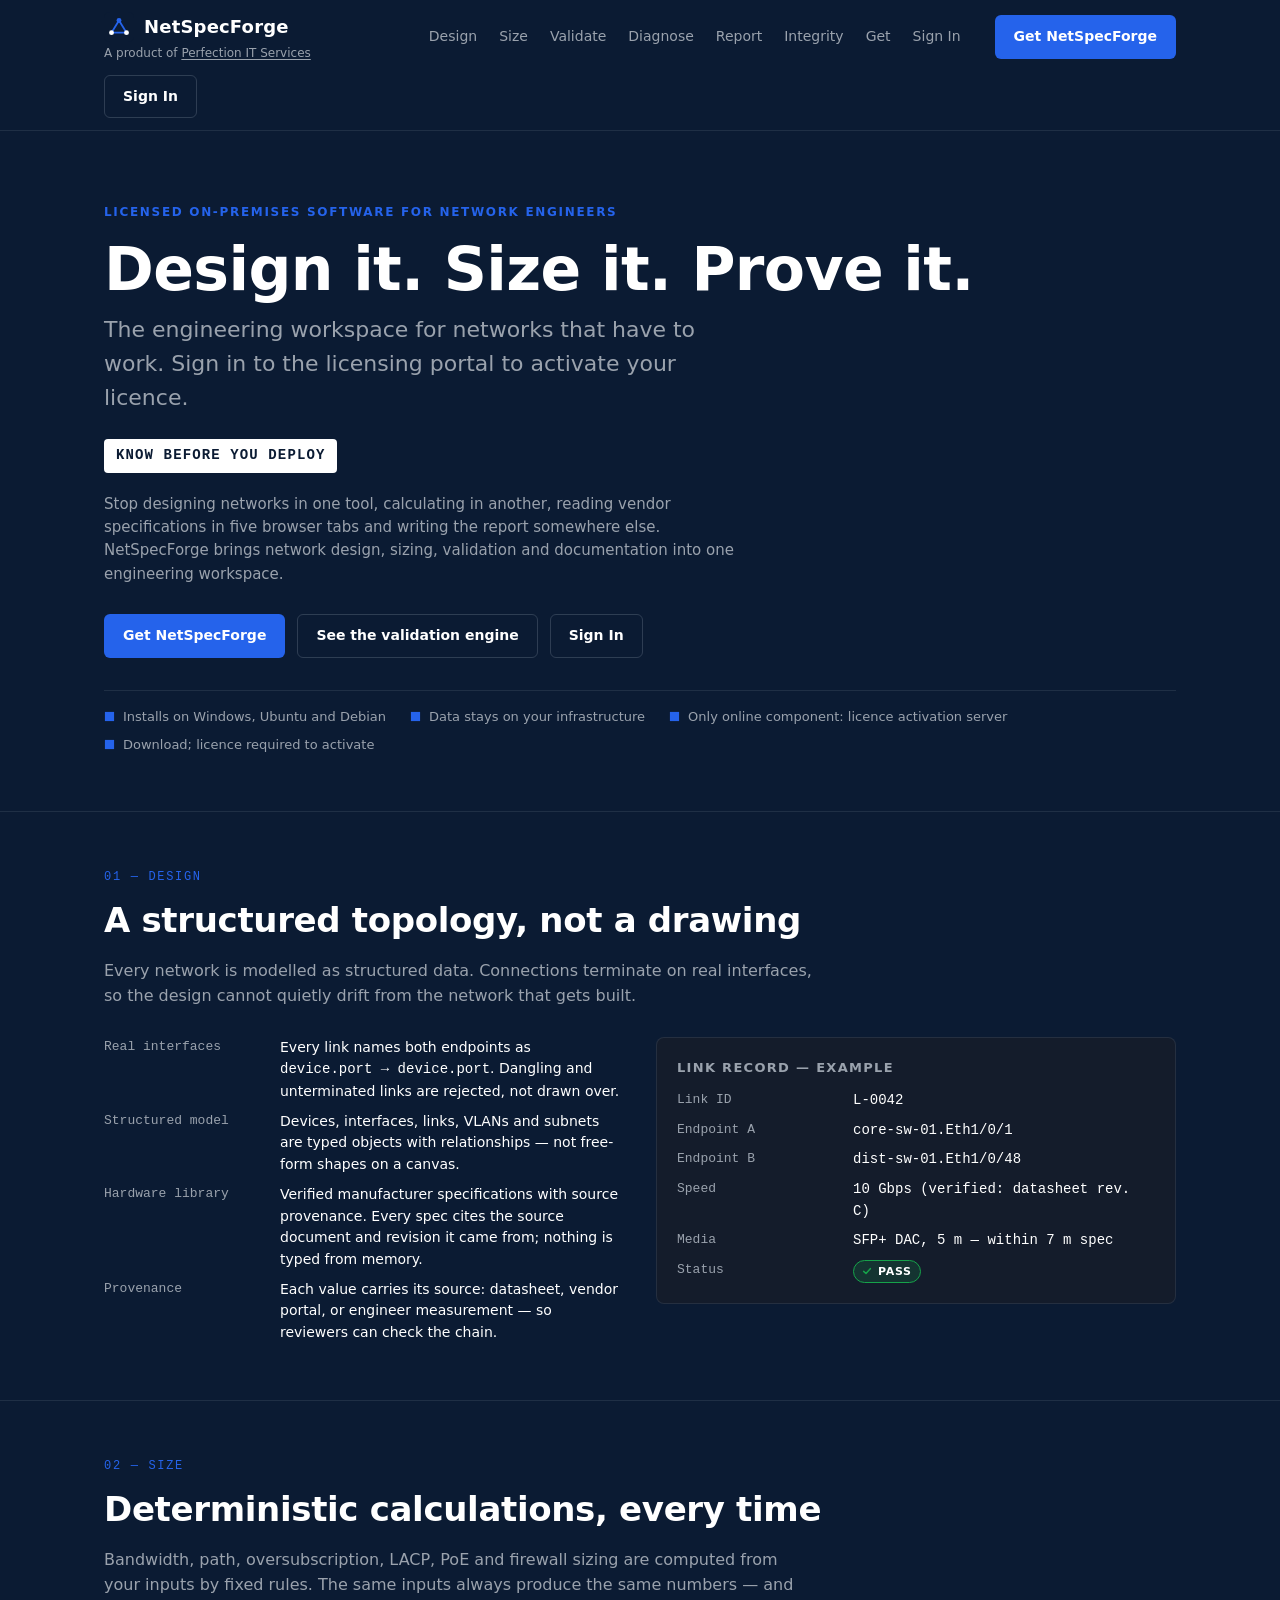
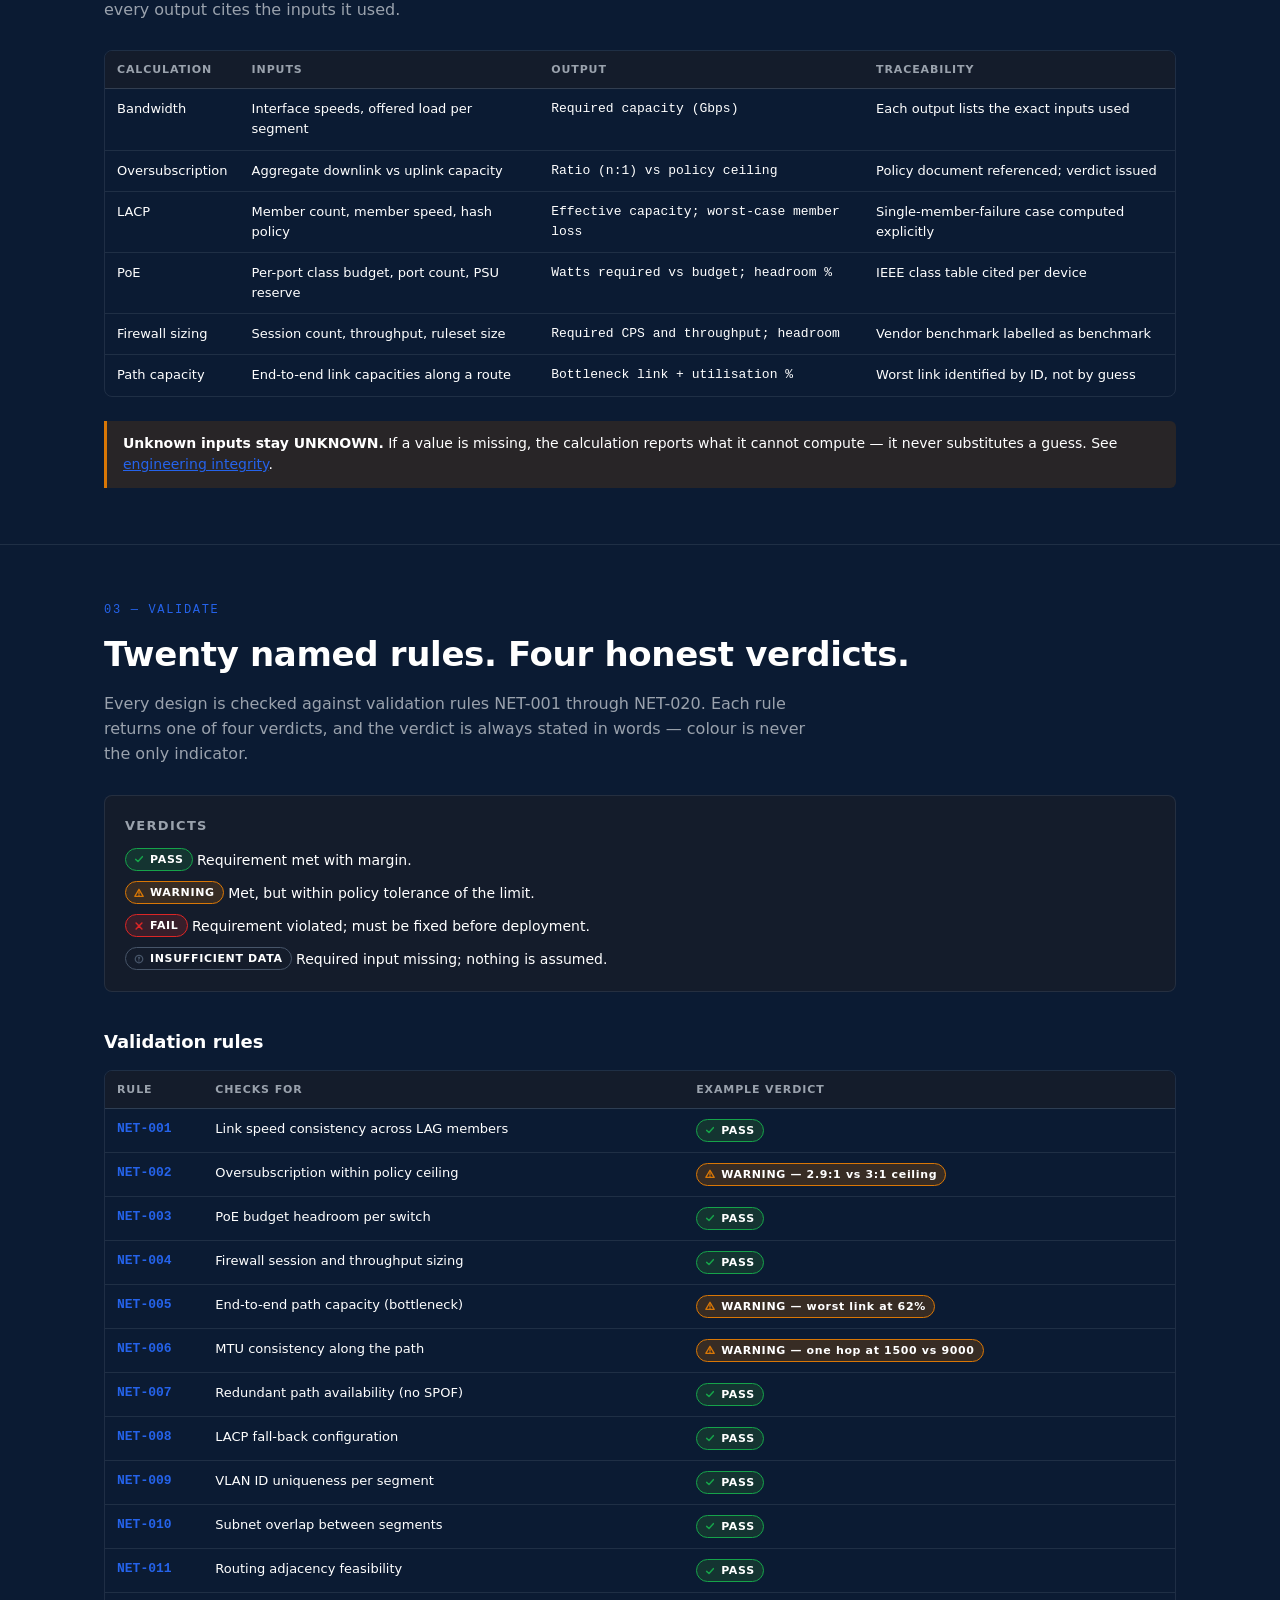
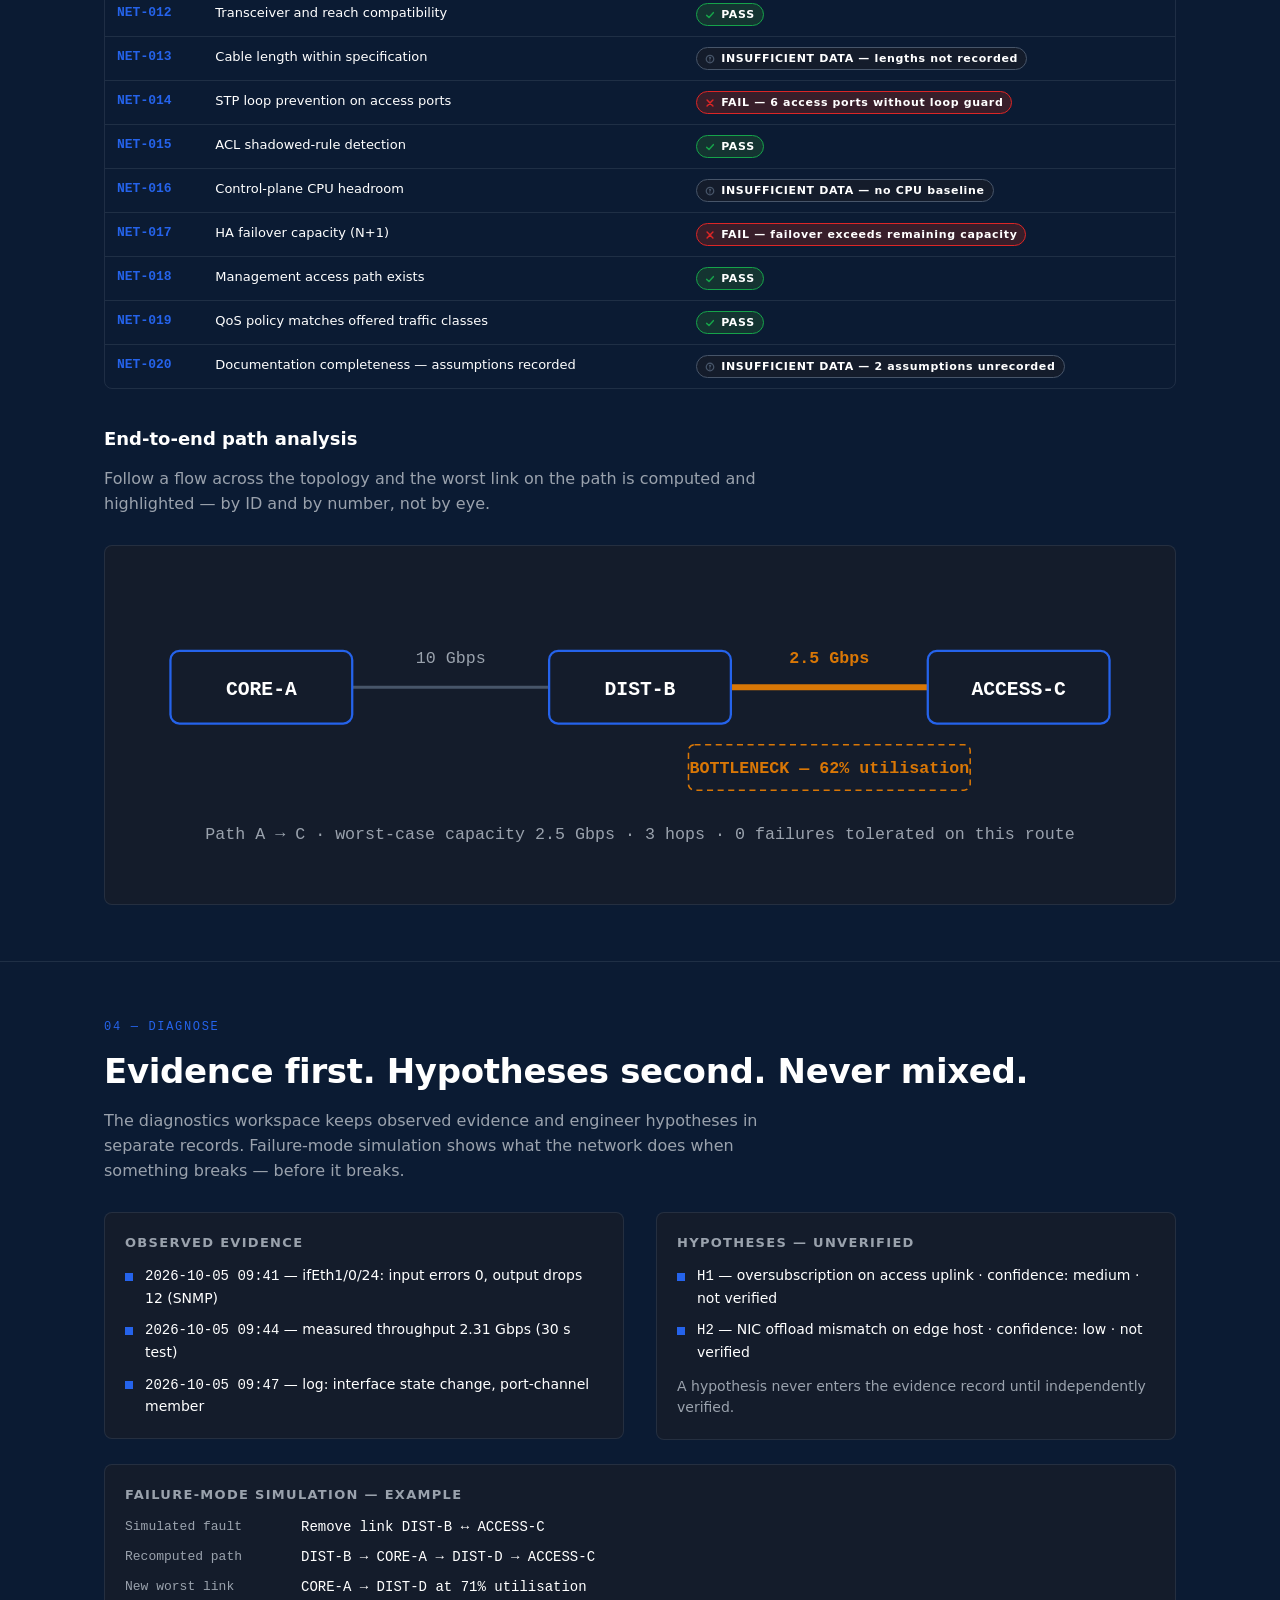
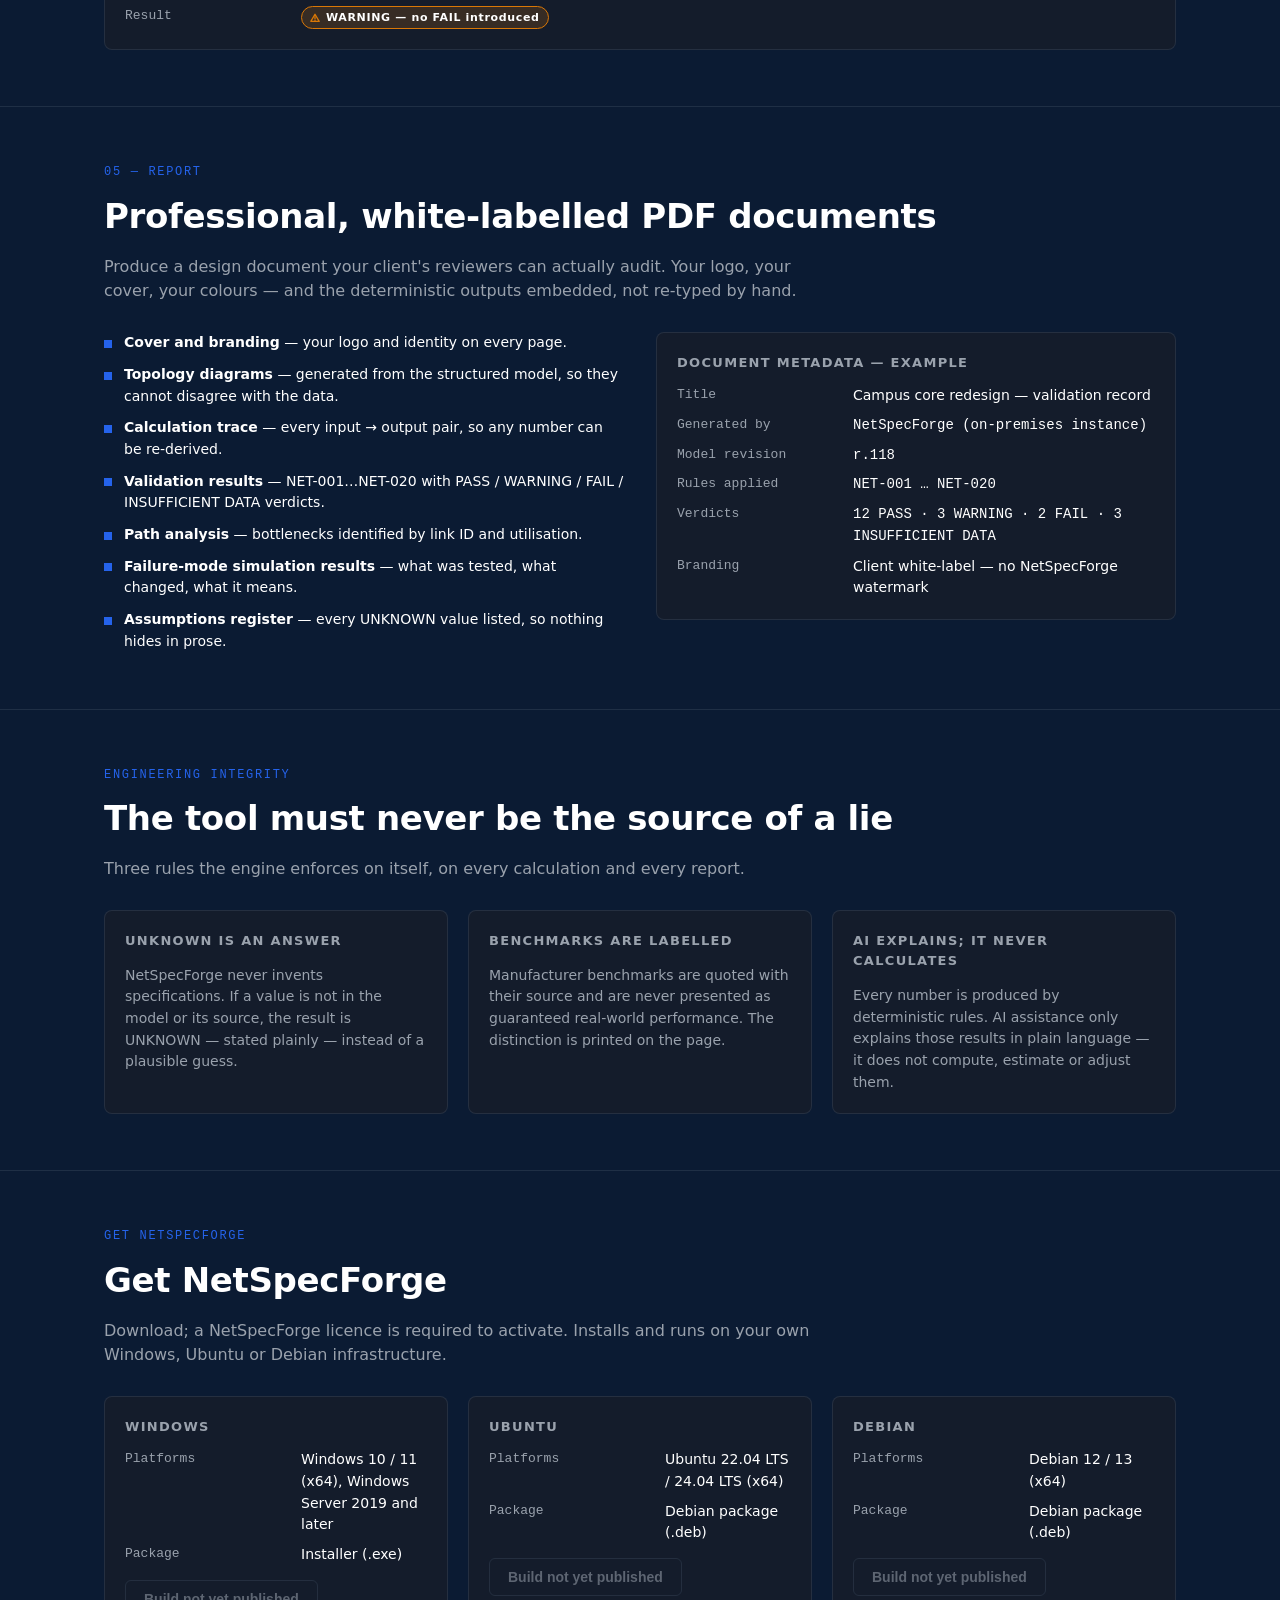
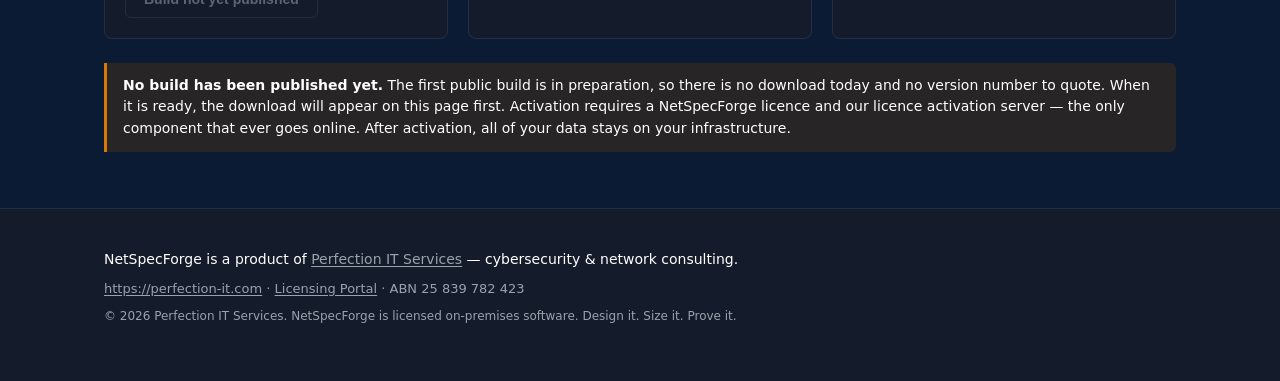
==== index.html @ 5f723044 "Remove free download references from website" ====
<!doctype html>
<html lang="en">
<head>
<meta charset="utf-8">
<meta name="viewport" content="width=device-width, initial-scale=1">
<title>NetSpecForge — Design it. Size it. Prove it.</title>
<meta name="description" content="NetSpecForge is licensed on-premises network-engineering software: design, size, validate, diagnose and document networks in one deterministic workspace. Design it. Size it. Prove it.">
<link rel="canonical" href="https://netspecforge.perfection-it.com/">
<meta name="theme-color" content="#0B1B33">
<meta property="og:type" content="website">
<meta property="og:site_name" content="NetSpecForge">
<meta property="og:title" content="NetSpecForge — Design it. Size it. Prove it.">
<meta property="og:description" content="The engineering workspace for networks that have to work. Design, size, validate, diagnose and document — on your own infrastructure.">
<meta property="og:url" content="https://netspecforge.perfection-it.com/">
<meta property="og:image" content="https://netspecforge.perfection-it.com/favicon.svg">
<meta name="twitter:card" content="summary">
<meta name="twitter:domain" content="netspecforge.perfection-it.com">
<meta name="twitter:title" content="NetSpecForge — Design it. Size it. Prove it.">
<meta name="twitter:description" content="KNOW BEFORE YOU DEPLOY. Licensed on-premises network engineering software for Windows, Ubuntu and Debian.">
<link rel="icon" href="favicon.svg" type="image/svg+xml">
<link rel="stylesheet" href="style.css">
</head>
<body>
<a class="skip" href="#main">Skip to content</a>

<header class="site">
  <div class="container header-inner">
    <div class="brand-block">
      <a class="brand" href="/" aria-label="NetSpecForge home">
        <svg viewBox="0 0 32 32" width="30" height="30" aria-hidden="true" focusable="false">
          <rect width="32" height="32" rx="6" fill="#0B1B33"/>
          <path d="M8 22 L16 9 L24 22 Z" fill="none" stroke="#2563EB" stroke-width="2" stroke-linejoin="round"/>
          <circle cx="16" cy="9" r="2.6" fill="#2563EB"/>
          <circle cx="8" cy="22" r="2.6" fill="#FFFFFF"/>
          <circle cx="24" cy="22" r="2.6" fill="#FFFFFF"/>
        </svg>
        <span class="wordmark">NetSpecForge</span>
      </a>
      <p class="parent">A product of <a href="https://perfection-it.com" rel="noopener">Perfection IT Services</a></p>
    </div>
    <nav class="primary" aria-label="Primary">
      <ul>
        <li><a href="#design">Design</a></li>
        <li><a href="#size">Size</a></li>
        <li><a href="#validate">Validate</a></li>
        <li><a href="#diagnose">Diagnose</a></li>
        <li><a href="#report">Report</a></li>
        <li><a href="#integrity">Integrity</a></li>
        <li><a href="#get">Get</a></li>
        <li><a href="https://licensing.netspecforge.perfection-it.com/signin.html" rel="noopener">Sign In</a></li>
      </ul>
    </nav>
    <a class="btn btn-primary" href="#get">Get NetSpecForge</a>
    <a class="btn btn-ghost" href="https://licensing.netspecforge.perfection-it.com/signin.html" rel="noopener">Sign In</a>
  </div>
</header>

<main id="main">

  <section class="hero">
    <div class="container">
      <p class="eyebrow">Licensed on-premises software for network engineers</p>
      <h1>Design it. Size it. Prove it.</h1>
      <p class="sub">The engineering workspace for networks that have to work. Sign in to the licensing portal to activate your licence.</p>
      <p class="valueprop">KNOW BEFORE YOU DEPLOY</p>
      <p class="positioning">Stop designing networks in one tool, calculating in another, reading vendor specifications in five browser tabs and writing the report somewhere else. NetSpecForge brings network design, sizing, validation and documentation into one engineering workspace.</p>
      <div class="cta-row">
        <a class="btn btn-primary" href="#get">Get NetSpecForge</a>
        <a class="btn btn-ghost" href="#validate">See the validation engine</a>
<a class="btn btn-ghost" href="https://licensing.netspecforge.perfection-it.com/signin.html" rel="noopener">Sign In</a>
      </div>
      <ul class="platform-strip" aria-label="Platform and deployment facts">
        <li><svg viewBox="0 0 12 12" width="11" height="11" aria-hidden="true"><rect x="1" y="1" width="10" height="10" fill="#2563EB"/></svg>Installs on Windows, Ubuntu and Debian</li>
        <li><svg viewBox="0 0 12 12" width="11" height="11" aria-hidden="true"><rect x="1" y="1" width="10" height="10" fill="#2563EB"/></svg>Data stays on your infrastructure</li>
        <li><svg viewBox="0 0 12 12" width="11" height="11" aria-hidden="true"><rect x="1" y="1" width="10" height="10" fill="#2563EB"/></svg>Only online component: licence activation server</li>
        <li><svg viewBox="0 0 12 12" width="11" height="11" aria-hidden="true"><rect x="1" y="1" width="10" height="10" fill="#2563EB"/></svg>Download; licence required to activate</li>
      </ul>
    </div>
  </section>

  <section id="design" aria-labelledby="design-h">
    <div class="container">
      <p class="kicker">01 — Design</p>
      <h2 id="design-h">A structured topology, not a drawing</h2>
      <p class="lede">Every network is modelled as structured data. Connections terminate on real interfaces, so the design cannot quietly drift from the network that gets built.</p>
      <div class="feature">
        <div>
          <dl class="spec">
            <dt>Real interfaces</dt>
            <dd>Every link names both endpoints as <span class="mono">device.port → device.port</span>. Dangling and unterminated links are rejected, not drawn over.</dd>
            <dt>Structured model</dt>
            <dd>Devices, interfaces, links, VLANs and subnets are typed objects with relationships — not free-form shapes on a canvas.</dd>
            <dt>Hardware library</dt>
            <dd>Verified manufacturer specifications with source provenance. Every spec cites the source document and revision it came from; nothing is typed from memory.</dd>
            <dt>Provenance</dt>
            <dd>Each value carries its source: datasheet, vendor portal, or engineer measurement — so reviewers can check the chain.</dd>
          </dl>
        </div>
        <div class="panel">
          <h3>Link record — example</h3>
          <dl class="spec">
            <dt>Link ID</dt><dd class="mono">L-0042</dd>
            <dt>Endpoint A</dt><dd class="mono">core-sw-01.Eth1/0/1</dd>
            <dt>Endpoint B</dt><dd class="mono">dist-sw-01.Eth1/0/48</dd>
            <dt>Speed</dt><dd class="mono">10 Gbps (verified: datasheet rev. C)</dd>
            <dt>Media</dt><dd class="mono">SFP+ DAC, 5 m — within 7 m spec</dd>
            <dt>Status</dt><dd><span class="chip chip-pass"><svg viewBox="0 0 12 12" aria-hidden="true"><path d="M2 6.5 4.8 9 10 3.2" fill="none" stroke="#16A34A" stroke-width="1.8" stroke-linecap="round" stroke-linejoin="round"/></svg>PASS</span></dd>
          </dl>
        </div>
      </div>
    </div>
  </section>

  <section id="size" aria-labelledby="size-h">
    <div class="container">
      <p class="kicker">02 — Size</p>
      <h2 id="size-h">Deterministic calculations, every time</h2>
      <p class="lede">Bandwidth, path, oversubscription, LACP, PoE and firewall sizing are computed from your inputs by fixed rules. The same inputs always produce the same numbers — and every output cites the inputs it used.</p>
      <div class="table-wrap">
        <table class="data">
          <caption class="sr-only">Deterministic sizing calculations performed by NetSpecForge</caption>
          <thead>
            <tr><th scope="col">Calculation</th><th scope="col">Inputs</th><th scope="col">Output</th><th scope="col">Traceability</th></tr>
          </thead>
          <tbody>
            <tr><td>Bandwidth</td><td>Interface speeds, offered load per segment</td><td class="mono">Required capacity (Gbps)</td><td>Each output lists the exact inputs used</td></tr>
            <tr><td>Oversubscription</td><td>Aggregate downlink vs uplink capacity</td><td class="mono">Ratio (n:1) vs policy ceiling</td><td>Policy document referenced; verdict issued</td></tr>
            <tr><td>LACP</td><td>Member count, member speed, hash policy</td><td class="mono">Effective capacity; worst-case member loss</td><td>Single-member-failure case computed explicitly</td></tr>
            <tr><td>PoE</td><td>Per-port class budget, port count, PSU reserve</td><td class="mono">Watts required vs budget; headroom %</td><td>IEEE class table cited per device</td></tr>
            <tr><td>Firewall sizing</td><td>Session count, throughput, ruleset size</td><td class="mono">Required CPS and throughput; headroom</td><td>Vendor benchmark labelled as benchmark</td></tr>
            <tr><td>Path capacity</td><td>End-to-end link capacities along a route</td><td class="mono">Bottleneck link + utilisation %</td><td>Worst link identified by ID, not by guess</td></tr>
          </tbody>
        </table>
      </div>
      <p class="note"><strong>Unknown inputs stay UNKNOWN.</strong> If a value is missing, the calculation reports what it cannot compute — it never substitutes a guess. See <a href="#integrity">engineering integrity</a>.</p>
    </div>
  </section>

  <section id="validate" aria-labelledby="validate-h">
    <div class="container">
      <p class="kicker">03 — Validate</p>
      <h2 id="validate-h">Twenty named rules. Four honest verdicts.</h2>
      <p class="lede">Every design is checked against validation rules NET-001 through NET-020. Each rule returns one of four verdicts, and the verdict is always stated in words — colour is never the only indicator.</p>

      <div class="panel legend" aria-label="Verdict definitions">
        <h3>Verdicts</h3>
        <ul class="verdict-list">
          <li><span class="chip chip-pass"><svg viewBox="0 0 12 12" aria-hidden="true"><path d="M2 6.5 4.8 9 10 3.2" fill="none" stroke="#16A34A" stroke-width="1.8" stroke-linecap="round" stroke-linejoin="round"/></svg>PASS</span> Requirement met with margin.</li>
          <li><span class="chip chip-warning"><svg viewBox="0 0 12 12" aria-hidden="true"><path d="M6 1.5 11 10 H1 Z" fill="none" stroke="#D97706" stroke-width="1.6" stroke-linejoin="round"/><path d="M6 4.4 v2.6" stroke="#D97706" stroke-width="1.6" stroke-linecap="round"/><circle cx="6" cy="8.6" r="0.9" fill="#D97706"/></svg>WARNING</span> Met, but within policy tolerance of the limit.</li>
          <li><span class="chip chip-fail"><svg viewBox="0 0 12 12" aria-hidden="true"><path d="M2.5 2.5 9.5 9.5 M9.5 2.5 2.5 9.5" stroke="#DC2626" stroke-width="1.8" stroke-linecap="round"/></svg>FAIL</span> Requirement violated; must be fixed before deployment.</li>
          <li><span class="chip chip-insufficient"><svg viewBox="0 0 12 12" aria-hidden="true"><path d="M6 1.5 a4.5 4.5 0 1 1 0 9 a4.5 4.5 0 1 1 0 -9" fill="none" stroke="#475569" stroke-width="1.5"/><path d="M5.4 4.4 a.7 .7 0 1 1 .9.9 c-.3.2-.5.4-.5.9" fill="none" stroke="#475569" stroke-width="1.4" stroke-linecap="round"/><circle cx="5.9" cy="8.4" r="0.8" fill="#475569"/></svg>INSUFFICIENT DATA</span> Required input missing; nothing is assumed.</li>
        </ul>
      </div>

      <h3 class="subhead">Validation rules</h3>
      <div class="table-wrap">
        <table class="data">
          <caption class="sr-only">The twenty NetSpecForge validation rules with example verdicts</caption>
          <thead>
            <tr><th scope="col">Rule</th><th scope="col">Checks for</th><th scope="col">Example verdict</th></tr>
          </thead>
          <tbody>
            <tr><td class="rule">NET-001</td><td>Link speed consistency across LAG members</td><td><span class="chip chip-pass"><svg viewBox="0 0 12 12" aria-hidden="true"><path d="M2 6.5 4.8 9 10 3.2" fill="none" stroke="#16A34A" stroke-width="1.8" stroke-linecap="round" stroke-linejoin="round"/></svg>PASS</span></td></tr>
            <tr><td class="rule">NET-002</td><td>Oversubscription within policy ceiling</td><td><span class="chip chip-warning"><svg viewBox="0 0 12 12" aria-hidden="true"><path d="M6 1.5 11 10 H1 Z" fill="none" stroke="#D97706" stroke-width="1.6" stroke-linejoin="round"/><path d="M6 4.4 v2.6" stroke="#D97706" stroke-width="1.6" stroke-linecap="round"/><circle cx="6" cy="8.6" r="0.9" fill="#D97706"/></svg>WARNING — 2.9:1 vs 3:1 ceiling</span></td></tr>
            <tr><td class="rule">NET-003</td><td>PoE budget headroom per switch</td><td><span class="chip chip-pass"><svg viewBox="0 0 12 12" aria-hidden="true"><path d="M2 6.5 4.8 9 10 3.2" fill="none" stroke="#16A34A" stroke-width="1.8" stroke-linecap="round" stroke-linejoin="round"/></svg>PASS</span></td></tr>
            <tr><td class="rule">NET-004</td><td>Firewall session and throughput sizing</td><td><span class="chip chip-pass"><svg viewBox="0 0 12 12" aria-hidden="true"><path d="M2 6.5 4.8 9 10 3.2" fill="none" stroke="#16A34A" stroke-width="1.8" stroke-linecap="round" stroke-linejoin="round"/></svg>PASS</span></td></tr>
            <tr><td class="rule">NET-005</td><td>End-to-end path capacity (bottleneck)</td><td><span class="chip chip-warning"><svg viewBox="0 0 12 12" aria-hidden="true"><path d="M6 1.5 11 10 H1 Z" fill="none" stroke="#D97706" stroke-width="1.6" stroke-linejoin="round"/><path d="M6 4.4 v2.6" stroke="#D97706" stroke-width="1.6" stroke-linecap="round"/><circle cx="6" cy="8.6" r="0.9" fill="#D97706"/></svg>WARNING — worst link at 62%</span></td></tr>
            <tr><td class="rule">NET-006</td><td>MTU consistency along the path</td><td><span class="chip chip-warning"><svg viewBox="0 0 12 12" aria-hidden="true"><path d="M6 1.5 11 10 H1 Z" fill="none" stroke="#D97706" stroke-width="1.6" stroke-linejoin="round"/><path d="M6 4.4 v2.6" stroke="#D97706" stroke-width="1.6" stroke-linecap="round"/><circle cx="6" cy="8.6" r="0.9" fill="#D97706"/></svg>WARNING — one hop at 1500 vs 9000</span></td></tr>
            <tr><td class="rule">NET-007</td><td>Redundant path availability (no SPOF)</td><td><span class="chip chip-pass"><svg viewBox="0 0 12 12" aria-hidden="true"><path d="M2 6.5 4.8 9 10 3.2" fill="none" stroke="#16A34A" stroke-width="1.8" stroke-linecap="round" stroke-linejoin="round"/></svg>PASS</span></td></tr>
            <tr><td class="rule">NET-008</td><td>LACP fall-back configuration</td><td><span class="chip chip-pass"><svg viewBox="0 0 12 12" aria-hidden="true"><path d="M2 6.5 4.8 9 10 3.2" fill="none" stroke="#16A34A" stroke-width="1.8" stroke-linecap="round" stroke-linejoin="round"/></svg>PASS</span></td></tr>
            <tr><td class="rule">NET-009</td><td>VLAN ID uniqueness per segment</td><td><span class="chip chip-pass"><svg viewBox="0 0 12 12" aria-hidden="true"><path d="M2 6.5 4.8 9 10 3.2" fill="none" stroke="#16A34A" stroke-width="1.8" stroke-linecap="round" stroke-linejoin="round"/></svg>PASS</span></td></tr>
            <tr><td class="rule">NET-010</td><td>Subnet overlap between segments</td><td><span class="chip chip-pass"><svg viewBox="0 0 12 12" aria-hidden="true"><path d="M2 6.5 4.8 9 10 3.2" fill="none" stroke="#16A34A" stroke-width="1.8" stroke-linecap="round" stroke-linejoin="round"/></svg>PASS</span></td></tr>
            <tr><td class="rule">NET-011</td><td>Routing adjacency feasibility</td><td><span class="chip chip-pass"><svg viewBox="0 0 12 12" aria-hidden="true"><path d="M2 6.5 4.8 9 10 3.2" fill="none" stroke="#16A34A" stroke-width="1.8" stroke-linecap="round" stroke-linejoin="round"/></svg>PASS</span></td></tr>
            <tr><td class="rule">NET-012</td><td>Transceiver and reach compatibility</td><td><span class="chip chip-pass"><svg viewBox="0 0 12 12" aria-hidden="true"><path d="M2 6.5 4.8 9 10 3.2" fill="none" stroke="#16A34A" stroke-width="1.8" stroke-linecap="round" stroke-linejoin="round"/></svg>PASS</span></td></tr>
            <tr><td class="rule">NET-013</td><td>Cable length within specification</td><td><span class="chip chip-insufficient"><svg viewBox="0 0 12 12" aria-hidden="true"><path d="M6 1.5 a4.5 4.5 0 1 1 0 9 a4.5 4.5 0 1 1 0 -9" fill="none" stroke="#475569" stroke-width="1.5"/><path d="M5.4 4.4 a.7 .7 0 1 1 .9.9 c-.3.2-.5.4-.5.9" fill="none" stroke="#475569" stroke-width="1.4" stroke-linecap="round"/><circle cx="5.9" cy="8.4" r="0.8" fill="#475569"/></svg>INSUFFICIENT DATA — lengths not recorded</span></td></tr>
            <tr><td class="rule">NET-014</td><td>STP loop prevention on access ports</td><td><span class="chip chip-fail"><svg viewBox="0 0 12 12" aria-hidden="true"><path d="M2.5 2.5 9.5 9.5 M9.5 2.5 2.5 9.5" stroke="#DC2626" stroke-width="1.8" stroke-linecap="round"/></svg>FAIL — 6 access ports without loop guard</span></td></tr>
            <tr><td class="rule">NET-015</td><td>ACL shadowed-rule detection</td><td><span class="chip chip-pass"><svg viewBox="0 0 12 12" aria-hidden="true"><path d="M2 6.5 4.8 9 10 3.2" fill="none" stroke="#16A34A" stroke-width="1.8" stroke-linecap="round" stroke-linejoin="round"/></svg>PASS</span></td></tr>
            <tr><td class="rule">NET-016</td><td>Control-plane CPU headroom</td><td><span class="chip chip-insufficient"><svg viewBox="0 0 12 12" aria-hidden="true"><path d="M6 1.5 a4.5 4.5 0 1 1 0 9 a4.5 4.5 0 1 1 0 -9" fill="none" stroke="#475569" stroke-width="1.5"/><path d="M5.4 4.4 a.7 .7 0 1 1 .9.9 c-.3.2-.5.4-.5.9" fill="none" stroke="#475569" stroke-width="1.4" stroke-linecap="round"/><circle cx="5.9" cy="8.4" r="0.8" fill="#475569"/></svg>INSUFFICIENT DATA — no CPU baseline</span></td></tr>
            <tr><td class="rule">NET-017</td><td>HA failover capacity (N+1)</td><td><span class="chip chip-fail"><svg viewBox="0 0 12 12" aria-hidden="true"><path d="M2.5 2.5 9.5 9.5 M9.5 2.5 2.5 9.5" stroke="#DC2626" stroke-width="1.8" stroke-linecap="round"/></svg>FAIL — failover exceeds remaining capacity</span></td></tr>
            <tr><td class="rule">NET-018</td><td>Management access path exists</td><td><span class="chip chip-pass"><svg viewBox="0 0 12 12" aria-hidden="true"><path d="M2 6.5 4.8 9 10 3.2" fill="none" stroke="#16A34A" stroke-width="1.8" stroke-linecap="round" stroke-linejoin="round"/></svg>PASS</span></td></tr>
            <tr><td class="rule">NET-019</td><td>QoS policy matches offered traffic classes</td><td><span class="chip chip-pass"><svg viewBox="0 0 12 12" aria-hidden="true"><path d="M2 6.5 4.8 9 10 3.2" fill="none" stroke="#16A34A" stroke-width="1.8" stroke-linecap="round" stroke-linejoin="round"/></svg>PASS</span></td></tr>
            <tr><td class="rule">NET-020</td><td>Documentation completeness — assumptions recorded</td><td><span class="chip chip-insufficient"><svg viewBox="0 0 12 12" aria-hidden="true"><path d="M6 1.5 a4.5 4.5 0 1 1 0 9 a4.5 4.5 0 1 1 0 -9" fill="none" stroke="#475569" stroke-width="1.5"/><path d="M5.4 4.4 a.7 .7 0 1 1 .9.9 c-.3.2-.5.4-.5.9" fill="none" stroke="#475569" stroke-width="1.4" stroke-linecap="round"/><circle cx="5.9" cy="8.4" r="0.8" fill="#475569"/></svg>INSUFFICIENT DATA — 2 assumptions unrecorded</span></td></tr>
          </tbody>
        </table>
      </div>

      <h3 class="subhead">End-to-end path analysis</h3>
      <p class="lede">Follow a flow across the topology and the worst link on the path is computed and highlighted — by ID and by number, not by eye.</p>
      <div class="panel">
        <svg class="diagram" viewBox="0 0 680 210" role="img" aria-labelledby="pathTitle pathDesc">
          <title id="pathTitle">End-to-end path analysis</title>
          <desc id="pathDesc">Path from core switch A through distribution switch B to access switch C. The link from B to C at 2.5 Gbps is highlighted as the bottleneck at 62 percent utilisation.</desc>
          <line x1="150" y1="80" x2="280" y2="80" class="svg-link"/>
          <line x1="400" y1="80" x2="530" y2="80" class="svg-bottleneck"/>
          <text x="215" y="64" class="svg-muted" text-anchor="middle">10 Gbps</text>
          <text x="465" y="64" class="svg-bottleneck-text" text-anchor="middle">2.5 Gbps</text>
          <rect x="30" y="56" width="120" height="48" rx="6" class="svg-node"/>
          <rect x="280" y="56" width="120" height="48" rx="6" class="svg-node"/>
          <rect x="530" y="56" width="120" height="48" rx="6" class="svg-node"/>
          <text x="90" y="85" class="svg-label" text-anchor="middle">CORE-A</text>
          <text x="340" y="85" class="svg-label" text-anchor="middle">DIST-B</text>
          <text x="590" y="85" class="svg-label" text-anchor="middle">ACCESS-C</text>
          <rect x="372" y="118" width="186" height="30" rx="4" class="svg-flag"/>
          <text x="465" y="137" class="svg-bottleneck-text" text-anchor="middle">BOTTLENECK — 62% utilisation</text>
          <text x="340" y="180" class="svg-muted" text-anchor="middle">Path A → C · worst-case capacity 2.5 Gbps · 3 hops · 0 failures tolerated on this route</text>
        </svg>
      </div>
    </div>
  </section>

  <section id="diagnose" aria-labelledby="diagnose-h">
    <div class="container">
      <p class="kicker">04 — Diagnose</p>
      <h2 id="diagnose-h">Evidence first. Hypotheses second. Never mixed.</h2>
      <p class="lede">The diagnostics workspace keeps observed evidence and engineer hypotheses in separate records. Failure-mode simulation shows what the network does when something breaks — before it breaks.</p>
      <div class="feature">
        <div class="panel">
          <h3>Observed evidence</h3>
          <ul class="tight mono-list">
            <li><span class="mono">2026-10-05 09:41</span> — ifEth1/0/24: input errors 0, output drops 12 (SNMP)</li>
            <li><span class="mono">2026-10-05 09:44</span> — measured throughput 2.31 Gbps (30 s test)</li>
            <li><span class="mono">2026-10-05 09:47</span> — log: interface state change, port-channel member</li>
          </ul>
        </div>
        <div class="panel">
          <h3>Hypotheses — unverified</h3>
          <ul class="tight mono-list">
            <li><span class="mono">H1</span> — oversubscription on access uplink · confidence: medium · not verified</li>
            <li><span class="mono">H2</span> — NIC offload mismatch on edge host · confidence: low · not verified</li>
          </ul>
          <p class="panel-note">A hypothesis never enters the evidence record until independently verified.</p>
        </div>
      </div>
      <div class="panel" style="margin-top:24px">
        <h3>Failure-mode simulation — example</h3>
        <dl class="spec">
          <dt>Simulated fault</dt><dd class="mono">Remove link DIST-B ↔ ACCESS-C</dd>
          <dt>Recomputed path</dt><dd class="mono">DIST-B → CORE-A → DIST-D → ACCESS-C</dd>
          <dt>New worst link</dt><dd class="mono">CORE-A → DIST-D at 71% utilisation</dd>
          <dt>Result</dt><dd><span class="chip chip-warning"><svg viewBox="0 0 12 12" aria-hidden="true"><path d="M6 1.5 11 10 H1 Z" fill="none" stroke="#D97706" stroke-width="1.6" stroke-linejoin="round"/><path d="M6 4.4 v2.6" stroke="#D97706" stroke-width="1.6" stroke-linecap="round"/><circle cx="6" cy="8.6" r="0.9" fill="#D97706"/></svg>WARNING — no FAIL introduced</span></dd>
        </dl>
      </div>
    </div>
  </section>

  <section id="report" aria-labelledby="report-h">
    <div class="container">
      <p class="kicker">05 — Report</p>
      <h2 id="report-h">Professional, white-labelled PDF documents</h2>
      <p class="lede">Produce a design document your client's reviewers can actually audit. Your logo, your cover, your colours — and the deterministic outputs embedded, not re-typed by hand.</p>
      <div class="feature">
        <div>
          <ul class="tight">
            <li><strong>Cover and branding</strong> — your logo and identity on every page.</li>
            <li><strong>Topology diagrams</strong> — generated from the structured model, so they cannot disagree with the data.</li>
            <li><strong>Calculation trace</strong> — every input → output pair, so any number can be re-derived.</li>
            <li><strong>Validation results</strong> — NET-001…NET-020 with PASS / WARNING / FAIL / INSUFFICIENT DATA verdicts.</li>
            <li><strong>Path analysis</strong> — bottlenecks identified by link ID and utilisation.</li>
            <li><strong>Failure-mode simulation results</strong> — what was tested, what changed, what it means.</li>
            <li><strong>Assumptions register</strong> — every UNKNOWN value listed, so nothing hides in prose.</li>
          </ul>
        </div>
        <div class="panel">
          <h3>Document metadata — example</h3>
          <dl class="spec">
            <dt>Title</dt><dd>Campus core redesign — validation record</dd>
            <dt>Generated by</dt><dd class="mono">NetSpecForge (on-premises instance)</dd>
            <dt>Model revision</dt><dd class="mono">r.118</dd>
            <dt>Rules applied</dt><dd class="mono">NET-001 … NET-020</dd>
            <dt>Verdicts</dt><dd class="mono">12 PASS · 3 WARNING · 2 FAIL · 3 INSUFFICIENT DATA</dd>
            <dt>Branding</dt><dd>Client white-label — no NetSpecForge watermark</dd>
          </dl>
        </div>
      </div>
    </div>
  </section>

  <section id="integrity" aria-labelledby="integrity-h">
    <div class="container">
      <p class="kicker">Engineering integrity</p>
      <h2 id="integrity-h">The tool must never be the source of a lie</h2>
      <p class="lede">Three rules the engine enforces on itself, on every calculation and every report.</p>
      <div class="cards">
        <div class="panel">
          <h3>UNKNOWN is an answer</h3>
          <p>NetSpecForge never invents specifications. If a value is not in the model or its source, the result is UNKNOWN — stated plainly — instead of a plausible guess.</p>
        </div>
        <div class="panel">
          <h3>Benchmarks are labelled</h3>
          <p>Manufacturer benchmarks are quoted with their source and are never presented as guaranteed real-world performance. The distinction is printed on the page.</p>
        </div>
        <div class="panel">
          <h3>AI explains; it never calculates</h3>
          <p>Every number is produced by deterministic rules. AI assistance only explains those results in plain language — it does not compute, estimate or adjust them.</p>
        </div>
      </div>
    </div>
  </section>

  <section id="get" aria-labelledby="get-h">
    <div class="container">
      <p class="kicker">Get NetSpecForge</p>
      <h2 id="get-h">Get NetSpecForge</h2>
      <p class="lede">Download; a NetSpecForge licence is required to activate. Installs and runs on your own Windows, Ubuntu or Debian infrastructure.</p>
      <div class="cards">
        <div class="panel">
          <h3>Windows</h3>
          <dl class="spec">
            <dt>Platforms</dt><dd>Windows 10 / 11 (x64), Windows Server 2019 and later</dd>
            <dt>Package</dt><dd>Installer (.exe)</dd>
          </dl>
          <button class="btn btn-platform" type="button" disabled>Build not yet published</button>
        </div>
        <div class="panel">
          <h3>Ubuntu</h3>
          <dl class="spec">
            <dt>Platforms</dt><dd>Ubuntu 22.04 LTS / 24.04 LTS (x64)</dd>
            <dt>Package</dt><dd>Debian package (.deb)</dd>
          </dl>
          <button class="btn btn-platform" type="button" disabled>Build not yet published</button>
        </div>
        <div class="panel">
          <h3>Debian</h3>
          <dl class="spec">
            <dt>Platforms</dt><dd>Debian 12 / 13 (x64)</dd>
            <dt>Package</dt><dd>Debian package (.deb)</dd>
          </dl>
          <button class="btn btn-platform" type="button" disabled>Build not yet published</button>
        </div>
      </div>
      <p class="note"><strong>No build has been published yet.</strong> The first public build is in preparation, so there is no download today and no version number to quote. When it is ready, the download will appear on this page first. Activation requires a NetSpecForge licence and our licence activation server — the only component that ever goes online. After activation, all of your data stays on your infrastructure.</p>
    </div>
  </section>

</main>

<footer class="site-footer">
  <div class="container">
    <p class="footer-brand">NetSpecForge is a product of <a href="https://perfection-it.com" rel="noopener">Perfection IT Services</a> — cybersecurity &amp; network consulting.</p>
    <p><a href="https://perfection-it.com" rel="noopener">https://perfection-it.com</a> · <a href="https://licensing.netspecforge.perfection-it.com/signin.html" rel="noopener">Licensing Portal</a> · ABN 25 839 782 423</p>
    <p class="fine">© 2026 Perfection IT Services. NetSpecForge is licensed on-premises software. Design it. Size it. Prove it.</p>
  </div>
</footer>

</body>
</html>
---- style.css ----
:root {
  --navy: #0B1B33;
  --charcoal: #141C2B;
  --blue: #2563EB;
  --green: #16A34A;
  --amber: #D97706;
  --red: #DC2626;
  --slate: #475569;
  --paper: #FFFFFF;
  --muted: #9AA7BC;
  --muted: color-mix(in srgb, var(--slate) 55%, var(--paper));
  --line: #2E3B52;
  --line: color-mix(in srgb, var(--slate) 35%, transparent);
  --line-strong: #46546E;
  --line-strong: color-mix(in srgb, var(--slate) 60%, transparent);
  --font: ui-sans-serif, system-ui, -apple-system, "Segoe UI", Roboto, "Helvetica Neue", Arial, sans-serif;
  --mono: ui-monospace, SFMono-Regular, Menlo, Consolas, "Liberation Mono", monospace;
}

* { box-sizing: border-box; }

html { scroll-behavior: smooth; }

body {
  margin: 0;
  background: var(--navy);
  color: var(--paper);
  font-family: var(--font);
  font-size: 16px;
  line-height: 1.55;
}

::selection { background: var(--blue); color: var(--paper); }

:focus-visible {
  outline: 2px solid var(--blue);
  outline-offset: 2px;
  border-radius: 2px;
}

.skip {
  position: absolute;
  left: -9999px;
  top: 0;
  z-index: 100;
  background: var(--blue);
  color: var(--paper);
  padding: 10px 16px;
  text-decoration: none;
  font-weight: 600;
}
.skip:focus { left: 8px; top: 8px; }

.container { max-width: 1120px; margin: 0 auto; padding: 0 24px; }

.sr-only {
  position: absolute;
  width: 1px; height: 1px;
  margin: -1px; padding: 0;
  overflow: hidden;
  clip: rect(0 0 0 0);
  white-space: nowrap;
  border: 0;
}

/* Header */
header.site {
  position: sticky;
  top: 0;
  z-index: 10;
  background: var(--navy);
  border-bottom: 1px solid var(--line);
}
.header-inner {
  display: flex;
  flex-wrap: wrap;
  align-items: center;
  gap: 12px 24px;
  padding-top: 12px;
  padding-bottom: 12px;
}
.brand-block { display: flex; flex-direction: column; gap: 2px; }
.brand {
  display: flex;
  align-items: center;
  gap: 10px;
  color: var(--paper);
  text-decoration: none;
}
.wordmark { font-weight: 700; font-size: 18px; letter-spacing: 0.01em; }
.parent { margin: 0; font-size: 12px; color: var(--muted); }
.parent a { color: var(--muted); text-decoration: underline; text-underline-offset: 2px; }
.parent a:hover { color: var(--paper); }

nav.primary { margin-left: auto; overflow-x: auto; max-width: 100%; }
nav.primary ul {
  display: flex;
  gap: 2px;
  list-style: none;
  margin: 0;
  padding: 0;
}
nav.primary a {
  display: block;
  padding: 8px 10px;
  color: var(--muted);
  text-decoration: none;
  font-size: 14px;
  white-space: nowrap;
  border-radius: 4px;
}
nav.primary a:hover { color: var(--paper); background: var(--charcoal); }

/* Buttons */
.btn {
  display: inline-block;
  padding: 10px 18px;
  border-radius: 6px;
  font-weight: 600;
  font-size: 14px;
  text-decoration: none;
  border: 1px solid transparent;
  cursor: pointer;
}
.btn-primary {
  background: var(--blue);
  color: var(--paper);
}
.btn-primary:hover { background: #3B82F6; background: color-mix(in srgb, var(--blue) 85%, var(--paper)); }
.btn-ghost {
  background: transparent;
  color: var(--paper);
  border-color: var(--line-strong);
}
.btn-ghost:hover { border-color: var(--blue); }
.btn-platform {
  margin-top: 14px;
  background: transparent;
  color: var(--muted);
  border-color: var(--line-strong);
}
.btn[disabled] { opacity: 0.55; cursor: not-allowed; }

/* Hero */
.hero { padding: 72px 0 56px; border-bottom: 1px solid var(--line); }
.eyebrow {
  margin: 0 0 16px;
  color: var(--blue);
  text-transform: uppercase;
  letter-spacing: 0.14em;
  font-size: 12px;
  font-weight: 700;
}
h1 {
  margin: 0 0 12px;
  font-size: clamp(34px, 6vw, 60px);
  line-height: 1.05;
  font-weight: 800;
  letter-spacing: -0.01em;
}
.sub {
  margin: 0 0 24px;
  max-width: 46ch;
  font-size: clamp(17px, 2.4vw, 22px);
  color: var(--muted);
}
.valueprop {
  display: inline-block;
  margin: 0 0 20px;
  padding: 6px 12px;
  background: var(--paper);
  color: var(--navy);
  font-family: var(--mono);
  font-size: 14px;
  font-weight: 700;
  letter-spacing: 0.08em;
  border-radius: 4px;
}
.positioning {
  margin: 0 0 28px;
  max-width: 68ch;
  color: var(--muted);
  font-size: 15px;
}
.cta-row { display: flex; flex-wrap: wrap; gap: 12px; margin-bottom: 32px; }
.platform-strip {
  display: flex;
  flex-wrap: wrap;
  gap: 8px 24px;
  margin: 0;
  padding: 16px 0 0;
  border-top: 1px solid var(--line);
  list-style: none;
  color: var(--muted);
  font-size: 13px;
}
.platform-strip li { display: flex; align-items: center; gap: 8px; }

/* Sections */
section { padding: 56px 0; border-bottom: 1px solid var(--line); }
.kicker {
  margin: 0 0 8px;
  color: var(--blue);
  font-family: var(--mono);
  font-size: 12px;
  letter-spacing: 0.14em;
  text-transform: uppercase;
}
h2 {
  margin: 0 0 12px;
  font-size: clamp(24px, 3.6vw, 34px);
  font-weight: 700;
  letter-spacing: -0.01em;
}
h3.subhead { margin: 36px 0 14px; font-size: 18px; }
.lede { margin: 0 0 28px; max-width: 70ch; color: var(--muted); }
section a { color: var(--blue); }
section a:hover { color: var(--paper); }

.feature {
  display: grid;
  grid-template-columns: 1fr 1fr;
  gap: 32px;
  align-items: start;
}

/* Panels */
.panel {
  background: var(--charcoal);
  border: 1px solid var(--line);
  border-radius: 8px;
  padding: 20px;
}
.panel h3 {
  margin: 0 0 12px;
  font-size: 13px;
  text-transform: uppercase;
  letter-spacing: 0.1em;
  color: var(--muted);
}
.panel-note {
  margin: 12px 0 0;
  font-size: 13px;
  color: var(--muted);
}
.panel p { font-size: 14px; color: var(--muted); }
.panel p:last-child { margin-bottom: 0; }

/* Definition lists */
dl.spec {
  display: grid;
  grid-template-columns: minmax(120px, 160px) 1fr;
  gap: 8px 16px;
  margin: 0;
}
dl.spec dt {
  font-family: var(--mono);
  font-size: 13px;
  color: var(--muted);
}
dl.spec dd { margin: 0; font-size: 14px; }

/* Lists */
ul.tight {
  list-style: none;
  margin: 0;
  padding: 0;
  display: grid;
  gap: 10px;
}
ul.tight li {
  position: relative;
  padding-left: 20px;
  font-size: 14px;
}
ul.tight li::before {
  content: "";
  position: absolute;
  left: 0;
  top: 0.55em;
  width: 8px;
  height: 8px;
  background: var(--blue);
}
.mono-list li { font-size: 13px; }

/* Tables */
.table-wrap {
  overflow-x: auto;
  border: 1px solid var(--line);
  border-radius: 8px;
}
table.data {
  width: 100%;
  border-collapse: collapse;
  font-size: 13px;
}
table.data th {
  text-align: left;
  padding: 10px 12px;
  background: var(--charcoal);
  color: var(--muted);
  font-size: 11px;
  text-transform: uppercase;
  letter-spacing: 0.08em;
  border-bottom: 1px solid var(--line-strong);
  white-space: nowrap;
}
table.data td {
  padding: 10px 12px;
  border-bottom: 1px solid var(--line);
  vertical-align: top;
}
table.data tr:last-child td { border-bottom: 0; }
.mono, .rule { font-family: var(--mono); }
.rule { color: var(--blue); font-weight: 600; white-space: nowrap; }

/* Verdict chips — colour is always paired with a text label */
.chip {
  display: inline-flex;
  align-items: center;
  gap: 6px;
  padding: 2px 8px;
  border: 1px solid;
  border-radius: 999px;
  font-size: 11px;
  font-weight: 700;
  letter-spacing: 0.06em;
  white-space: nowrap;
}
.chip svg { width: 10px; height: 10px; flex: none; }
.chip-pass {
  color: var(--paper);
  border-color: var(--green);
  background: var(--charcoal);
  background: color-mix(in srgb, var(--green) 18%, var(--charcoal));
}
.chip-warning {
  color: var(--paper);
  border-color: var(--amber);
  background: var(--charcoal);
  background: color-mix(in srgb, var(--amber) 18%, var(--charcoal));
}
.chip-fail {
  color: var(--paper);
  border-color: var(--red);
  background: var(--charcoal);
  background: color-mix(in srgb, var(--red) 18%, var(--charcoal));
}
.chip-insufficient {
  color: var(--paper);
  border-color: var(--slate);
  background: var(--charcoal);
}

.verdict-list {
  list-style: none;
  margin: 0;
  padding: 0;
  display: grid;
  gap: 10px;
  font-size: 14px;
}

/* Diagram */
.diagram { display: block; width: 100%; height: auto; }
.svg-node { fill: var(--charcoal); stroke: var(--blue); stroke-width: 1.5; }
.svg-label { fill: var(--paper); font-family: var(--mono); font-size: 13px; font-weight: 700; }
.svg-muted { fill: var(--muted); font-family: var(--mono); font-size: 11px; }
.svg-link { stroke: var(--slate); stroke-width: 2; }
.svg-bottleneck { stroke: var(--amber); stroke-width: 4; }
.svg-bottleneck-text { fill: var(--amber); font-family: var(--mono); font-size: 11px; font-weight: 700; }
.svg-flag { fill: none; stroke: var(--amber); stroke-width: 1; stroke-dasharray: 4 3; }

/* Cards grid */
.cards {
  display: grid;
  grid-template-columns: repeat(3, 1fr);
  gap: 20px;
}

/* Callout note */
.note {
  margin: 24px 0 0;
  padding: 12px 16px;
  border-left: 3px solid var(--amber);
  background: var(--charcoal);
  background: color-mix(in srgb, var(--amber) 10%, var(--charcoal));
  border-radius: 0 6px 6px 0;
  font-size: 14px;
  color: var(--paper);
}
.note strong { color: var(--paper); }

/* Footer */
footer.site-footer {
  background: var(--charcoal);
  padding: 40px 0 48px;
  color: var(--muted);
  font-size: 13px;
}
footer.site-footer p { margin: 0 0 8px; }
.footer-brand { color: var(--paper); font-size: 14px; }
footer.site-footer a { color: var(--muted); text-decoration: underline; text-underline-offset: 2px; }
footer.site-footer a:hover { color: var(--paper); }
.fine { font-size: 12px; }

/* 404 page */
.page-narrow { padding: 96px 0; }
.page-narrow h1 { font-size: clamp(28px, 4vw, 40px); }

/* Responsive */
@media (max-width: 860px) {
  .feature { grid-template-columns: 1fr; }
  .cards { grid-template-columns: 1fr; }
  nav.primary { order: 3; margin-left: 0; width: 100%; }
}
@media (max-width: 560px) {
  dl.spec { grid-template-columns: 1fr; gap: 2px 0; }
  dl.spec dd { margin-bottom: 8px; }
  .hero { padding: 48px 0 40px; }
  section { padding: 40px 0; }
}

/* Reduced motion */
@media (prefers-reduced-motion: reduce) {
  html { scroll-behavior: auto; }
  *, *::before, *::after {
    animation: none !important;
    transition: none !important;
  }
}
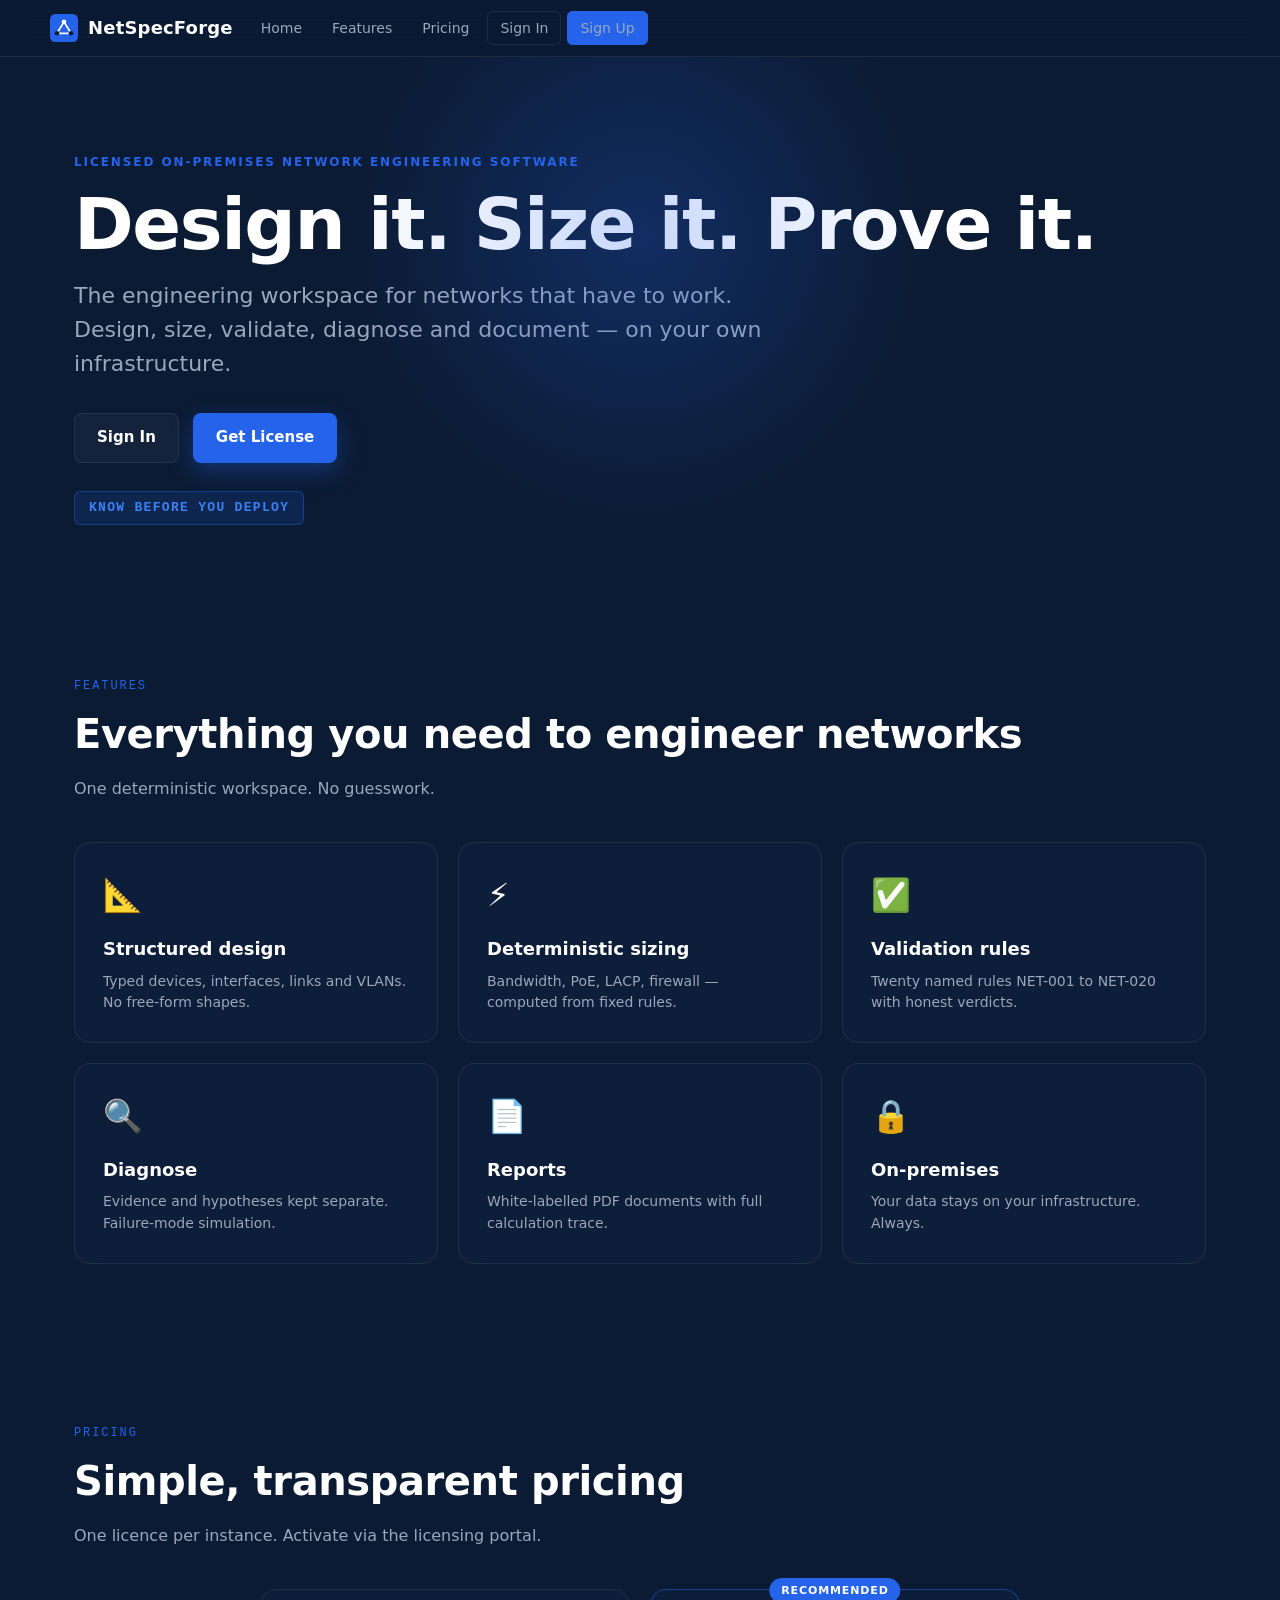
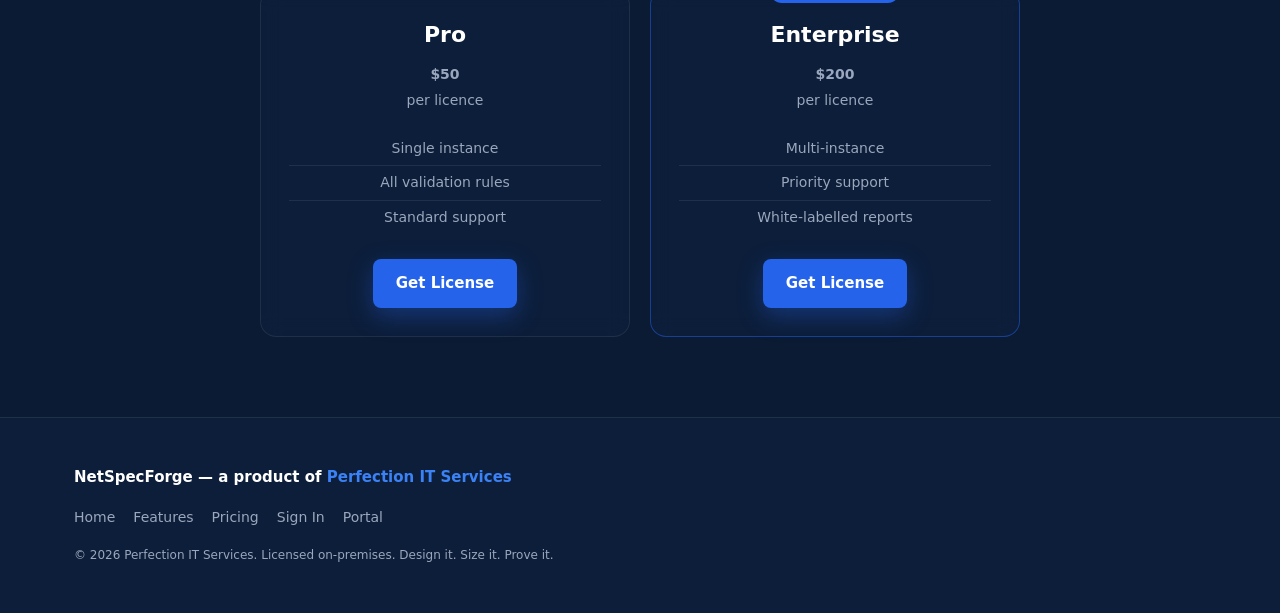
==== commit 32fb7375: "feat: modern dark theme redesign with separate sign-in/sign-up pages" ====
--- a/index.html
+++ b/index.html
@@ -4,19 +4,9 @@
 <meta charset="utf-8">
 <meta name="viewport" content="width=device-width, initial-scale=1">
 <title>NetSpecForge — Design it. Size it. Prove it.</title>
-<meta name="description" content="NetSpecForge is licensed on-premises network-engineering software: design, size, validate, diagnose and document networks in one deterministic workspace. Design it. Size it. Prove it.">
+<meta name="description" content="NetSpecForge: licensed on-premises network-engineering software. Design, size, validate, diagnose and document networks in one deterministic workspace.">
 <link rel="canonical" href="https://netspecforge.perfection-it.com/">
 <meta name="theme-color" content="#0B1B33">
-<meta property="og:type" content="website">
-<meta property="og:site_name" content="NetSpecForge">
-<meta property="og:title" content="NetSpecForge — Design it. Size it. Prove it.">
-<meta property="og:description" content="The engineering workspace for networks that have to work. Design, size, validate, diagnose and document — on your own infrastructure.">
-<meta property="og:url" content="https://netspecforge.perfection-it.com/">
-<meta property="og:image" content="https://netspecforge.perfection-it.com/favicon.svg">
-<meta name="twitter:card" content="summary">
-<meta name="twitter:domain" content="netspecforge.perfection-it.com">
-<meta name="twitter:title" content="NetSpecForge — Design it. Size it. Prove it.">
-<meta name="twitter:description" content="KNOW BEFORE YOU DEPLOY. Licensed on-premises network engineering software for Windows, Ubuntu and Debian.">
 <link rel="icon" href="favicon.svg" type="image/svg+xml">
 <link rel="stylesheet" href="style.css">
 </head>
@@ -25,322 +15,116 @@
 
 <header class="site">
   <div class="container header-inner">
-    <div class="brand-block">
-      <a class="brand" href="/" aria-label="NetSpecForge home">
-        <svg viewBox="0 0 32 32" width="30" height="30" aria-hidden="true" focusable="false">
-          <rect width="32" height="32" rx="6" fill="#0B1B33"/>
-          <path d="M8 22 L16 9 L24 22 Z" fill="none" stroke="#2563EB" stroke-width="2" stroke-linejoin="round"/>
-          <circle cx="16" cy="9" r="2.6" fill="#2563EB"/>
-          <circle cx="8" cy="22" r="2.6" fill="#FFFFFF"/>
-          <circle cx="24" cy="22" r="2.6" fill="#FFFFFF"/>
-        </svg>
-        <span class="wordmark">NetSpecForge</span>
-      </a>
-      <p class="parent">A product of <a href="https://perfection-it.com" rel="noopener">Perfection IT Services</a></p>
-    </div>
-    <nav class="primary" aria-label="Primary">
+    <a class="brand" href="/" aria-label="NetSpecForge home">
+      <svg viewBox="0 0 32 32" width="28" height="28" aria-hidden="true" focusable="false"><rect width="32" height="32" rx="6" fill="#2563EB"/><path d="M8 22 L16 9 L24 22 Z" fill="none" stroke="#fff" stroke-width="2" stroke-linejoin="round"/><circle cx="16" cy="9" r="2.6" fill="#fff"/><circle cx="8" cy="22" r="2.6" fill="#0B1B33"/><circle cx="24" cy="22" r="2.6" fill="#0B1B33"/></svg>
+      <span class="wordmark">NetSpecForge</span>
+    </a>
+    <button class="nav-toggle" aria-label="Toggle menu" aria-expanded="false" aria-controls="primary-nav">
+      <span></span><span></span><span></span>
+    </button>
+    <nav id="primary-nav" class="primary" aria-label="Primary">
       <ul>
-        <li><a href="#design">Design</a></li>
-        <li><a href="#size">Size</a></li>
-        <li><a href="#validate">Validate</a></li>
-        <li><a href="#diagnose">Diagnose</a></li>
-        <li><a href="#report">Report</a></li>
-        <li><a href="#integrity">Integrity</a></li>
-        <li><a href="#get">Get</a></li>
-        <li><a href="https://licensing.netspecforge.perfection-it.com/signin.html" rel="noopener">Sign In</a></li>
+        <li><a href="#home">Home</a></li>
+        <li><a href="#features">Features</a></li>
+        <li><a href="#pricing">Pricing</a></li>
+        <li><a class="btn-nav" href="https://licensing.netspecforge.perfection-it.com/signin.html" rel="noopener">Sign In</a></li>
+        <li><a class="btn-nav btn-nav-primary" href="https://licensing.netspecforge.perfection-it.com" rel="noopener">Sign Up</a></li>
       </ul>
     </nav>
-    <a class="btn btn-primary" href="#get">Get NetSpecForge</a>
-    <a class="btn btn-ghost" href="https://licensing.netspecforge.perfection-it.com/signin.html" rel="noopener">Sign In</a>
   </div>
 </header>
 
 <main id="main">
-
-  <section class="hero">
+  <section id="home" class="hero">
     <div class="container">
-      <p class="eyebrow">Licensed on-premises software for network engineers</p>
+      <p class="eyebrow">Licensed on-premises network engineering software</p>
       <h1>Design it. Size it. Prove it.</h1>
-      <p class="sub">The engineering workspace for networks that have to work. Sign in to the licensing portal to activate your licence.</p>
+      <p class="sub">The engineering workspace for networks that have to work. Design, size, validate, diagnose and document — on your own infrastructure.</p>
+      <div class="cta-row">
+        <a class="btn btn-ghost" href="https://licensing.netspecforge.perfection-it.com/signin.html" rel="noopener">Sign In</a>
+        <a class="btn btn-primary" href="https://licensing.netspecforge.perfection-it.com" rel="noopener">Get License</a>
+      </div>
       <p class="valueprop">KNOW BEFORE YOU DEPLOY</p>
-      <p class="positioning">Stop designing networks in one tool, calculating in another, reading vendor specifications in five browser tabs and writing the report somewhere else. NetSpecForge brings network design, sizing, validation and documentation into one engineering workspace.</p>
-      <div class="cta-row">
-        <a class="btn btn-primary" href="#get">Get NetSpecForge</a>
-        <a class="btn btn-ghost" href="#validate">See the validation engine</a>
-<a class="btn btn-ghost" href="https://licensing.netspecforge.perfection-it.com/signin.html" rel="noopener">Sign In</a>
-      </div>
-      <ul class="platform-strip" aria-label="Platform and deployment facts">
-        <li><svg viewBox="0 0 12 12" width="11" height="11" aria-hidden="true"><rect x="1" y="1" width="10" height="10" fill="#2563EB"/></svg>Installs on Windows, Ubuntu and Debian</li>
-        <li><svg viewBox="0 0 12 12" width="11" height="11" aria-hidden="true"><rect x="1" y="1" width="10" height="10" fill="#2563EB"/></svg>Data stays on your infrastructure</li>
-        <li><svg viewBox="0 0 12 12" width="11" height="11" aria-hidden="true"><rect x="1" y="1" width="10" height="10" fill="#2563EB"/></svg>Only online component: licence activation server</li>
-        <li><svg viewBox="0 0 12 12" width="11" height="11" aria-hidden="true"><rect x="1" y="1" width="10" height="10" fill="#2563EB"/></svg>Download; licence required to activate</li>
-      </ul>
     </div>
   </section>
 
-  <section id="design" aria-labelledby="design-h">
+  <section id="features" aria-labelledby="features-h">
     <div class="container">
-      <p class="kicker">01 — Design</p>
-      <h2 id="design-h">A structured topology, not a drawing</h2>
-      <p class="lede">Every network is modelled as structured data. Connections terminate on real interfaces, so the design cannot quietly drift from the network that gets built.</p>
-      <div class="feature">
-        <div>
-          <dl class="spec">
-            <dt>Real interfaces</dt>
-            <dd>Every link names both endpoints as <span class="mono">device.port → device.port</span>. Dangling and unterminated links are rejected, not drawn over.</dd>
-            <dt>Structured model</dt>
-            <dd>Devices, interfaces, links, VLANs and subnets are typed objects with relationships — not free-form shapes on a canvas.</dd>
-            <dt>Hardware library</dt>
-            <dd>Verified manufacturer specifications with source provenance. Every spec cites the source document and revision it came from; nothing is typed from memory.</dd>
-            <dt>Provenance</dt>
-            <dd>Each value carries its source: datasheet, vendor portal, or engineer measurement — so reviewers can check the chain.</dd>
-          </dl>
+      <p class="kicker">Features</p>
+      <h2 id="features-h">Everything you need to engineer networks</h2>
+      <p class="lede">One deterministic workspace. No guesswork.</p>
+      <div class="grid features">
+        <div class="glass card"><div class="icon">📐</div><h3>Structured design</h3><p>Typed devices, interfaces, links and VLANs. No free-form shapes.</p></div>
+        <div class="glass card"><div class="icon">⚡</div><h3>Deterministic sizing</h3><p>Bandwidth, PoE, LACP, firewall — computed from fixed rules.</p></div>
+        <div class="glass card"><div class="icon">✅</div><h3>Validation rules</h3><p>Twenty named rules NET-001 to NET-020 with honest verdicts.</p></div>
+        <div class="glass card"><div class="icon">🔍</div><h3>Diagnose</h3><p>Evidence and hypotheses kept separate. Failure-mode simulation.</p></div>
+        <div class="glass card"><div class="icon">📄</div><h3>Reports</h3><p>White-labelled PDF documents with full calculation trace.</p></div>
+        <div class="glass card"><div class="icon">🔒</div><h3>On-premises</h3><p>Your data stays on your infrastructure. Always.</p></div>
+      </div>
+    </div>
+  </section>
+
+  <section id="pricing" aria-labelledby="pricing-h">
+    <div class="container">
+      <p class="kicker">Pricing</p>
+      <h2 id="pricing-h">Simple, transparent pricing</h2>
+      <p class="lede">One licence per instance. Activate via the licensing portal.</p>
+      <div class="grid pricing">
+        <div class="glass card price">
+          <h3>Pro</h3>
+          <p class="amount">$50</p>
+          <p class="period">per licence</p>
+          <ul>
+            <li>Single instance</li>
+            <li>All validation rules</li>
+            <li>Standard support</li>
+          </ul>
+          <a class="btn btn-primary" href="https://licensing.netspecforge.perfection-it.com" rel="noopener">Get License</a>
         </div>
-        <div class="panel">
-          <h3>Link record — example</h3>
-          <dl class="spec">
-            <dt>Link ID</dt><dd class="mono">L-0042</dd>
-            <dt>Endpoint A</dt><dd class="mono">core-sw-01.Eth1/0/1</dd>
-            <dt>Endpoint B</dt><dd class="mono">dist-sw-01.Eth1/0/48</dd>
-            <dt>Speed</dt><dd class="mono">10 Gbps (verified: datasheet rev. C)</dd>
-            <dt>Media</dt><dd class="mono">SFP+ DAC, 5 m — within 7 m spec</dd>
-            <dt>Status</dt><dd><span class="chip chip-pass"><svg viewBox="0 0 12 12" aria-hidden="true"><path d="M2 6.5 4.8 9 10 3.2" fill="none" stroke="#16A34A" stroke-width="1.8" stroke-linecap="round" stroke-linejoin="round"/></svg>PASS</span></dd>
-          </dl>
+        <div class="glass card price featured">
+          <div class="badge">Recommended</div>
+          <h3>Enterprise</h3>
+          <p class="amount">$200</p>
+          <p class="period">per licence</p>
+          <ul>
+            <li>Multi-instance</li>
+            <li>Priority support</li>
+            <li>White-labelled reports</li>
+          </ul>
+          <a class="btn btn-primary" href="https://licensing.netspecforge.perfection-it.com" rel="noopener">Get License</a>
         </div>
       </div>
     </div>
   </section>
-
-  <section id="size" aria-labelledby="size-h">
-    <div class="container">
-      <p class="kicker">02 — Size</p>
-      <h2 id="size-h">Deterministic calculations, every time</h2>
-      <p class="lede">Bandwidth, path, oversubscription, LACP, PoE and firewall sizing are computed from your inputs by fixed rules. The same inputs always produce the same numbers — and every output cites the inputs it used.</p>
-      <div class="table-wrap">
-        <table class="data">
-          <caption class="sr-only">Deterministic sizing calculations performed by NetSpecForge</caption>
-          <thead>
-            <tr><th scope="col">Calculation</th><th scope="col">Inputs</th><th scope="col">Output</th><th scope="col">Traceability</th></tr>
-          </thead>
-          <tbody>
-            <tr><td>Bandwidth</td><td>Interface speeds, offered load per segment</td><td class="mono">Required capacity (Gbps)</td><td>Each output lists the exact inputs used</td></tr>
-            <tr><td>Oversubscription</td><td>Aggregate downlink vs uplink capacity</td><td class="mono">Ratio (n:1) vs policy ceiling</td><td>Policy document referenced; verdict issued</td></tr>
-            <tr><td>LACP</td><td>Member count, member speed, hash policy</td><td class="mono">Effective capacity; worst-case member loss</td><td>Single-member-failure case computed explicitly</td></tr>
-            <tr><td>PoE</td><td>Per-port class budget, port count, PSU reserve</td><td class="mono">Watts required vs budget; headroom %</td><td>IEEE class table cited per device</td></tr>
-            <tr><td>Firewall sizing</td><td>Session count, throughput, ruleset size</td><td class="mono">Required CPS and throughput; headroom</td><td>Vendor benchmark labelled as benchmark</td></tr>
-            <tr><td>Path capacity</td><td>End-to-end link capacities along a route</td><td class="mono">Bottleneck link + utilisation %</td><td>Worst link identified by ID, not by guess</td></tr>
-          </tbody>
-        </table>
-      </div>
-      <p class="note"><strong>Unknown inputs stay UNKNOWN.</strong> If a value is missing, the calculation reports what it cannot compute — it never substitutes a guess. See <a href="#integrity">engineering integrity</a>.</p>
-    </div>
-  </section>
-
-  <section id="validate" aria-labelledby="validate-h">
-    <div class="container">
-      <p class="kicker">03 — Validate</p>
-      <h2 id="validate-h">Twenty named rules. Four honest verdicts.</h2>
-      <p class="lede">Every design is checked against validation rules NET-001 through NET-020. Each rule returns one of four verdicts, and the verdict is always stated in words — colour is never the only indicator.</p>
-
-      <div class="panel legend" aria-label="Verdict definitions">
-        <h3>Verdicts</h3>
-        <ul class="verdict-list">
-          <li><span class="chip chip-pass"><svg viewBox="0 0 12 12" aria-hidden="true"><path d="M2 6.5 4.8 9 10 3.2" fill="none" stroke="#16A34A" stroke-width="1.8" stroke-linecap="round" stroke-linejoin="round"/></svg>PASS</span> Requirement met with margin.</li>
-          <li><span class="chip chip-warning"><svg viewBox="0 0 12 12" aria-hidden="true"><path d="M6 1.5 11 10 H1 Z" fill="none" stroke="#D97706" stroke-width="1.6" stroke-linejoin="round"/><path d="M6 4.4 v2.6" stroke="#D97706" stroke-width="1.6" stroke-linecap="round"/><circle cx="6" cy="8.6" r="0.9" fill="#D97706"/></svg>WARNING</span> Met, but within policy tolerance of the limit.</li>
-          <li><span class="chip chip-fail"><svg viewBox="0 0 12 12" aria-hidden="true"><path d="M2.5 2.5 9.5 9.5 M9.5 2.5 2.5 9.5" stroke="#DC2626" stroke-width="1.8" stroke-linecap="round"/></svg>FAIL</span> Requirement violated; must be fixed before deployment.</li>
-          <li><span class="chip chip-insufficient"><svg viewBox="0 0 12 12" aria-hidden="true"><path d="M6 1.5 a4.5 4.5 0 1 1 0 9 a4.5 4.5 0 1 1 0 -9" fill="none" stroke="#475569" stroke-width="1.5"/><path d="M5.4 4.4 a.7 .7 0 1 1 .9.9 c-.3.2-.5.4-.5.9" fill="none" stroke="#475569" stroke-width="1.4" stroke-linecap="round"/><circle cx="5.9" cy="8.4" r="0.8" fill="#475569"/></svg>INSUFFICIENT DATA</span> Required input missing; nothing is assumed.</li>
-        </ul>
-      </div>
-
-      <h3 class="subhead">Validation rules</h3>
-      <div class="table-wrap">
-        <table class="data">
-          <caption class="sr-only">The twenty NetSpecForge validation rules with example verdicts</caption>
-          <thead>
-            <tr><th scope="col">Rule</th><th scope="col">Checks for</th><th scope="col">Example verdict</th></tr>
-          </thead>
-          <tbody>
-            <tr><td class="rule">NET-001</td><td>Link speed consistency across LAG members</td><td><span class="chip chip-pass"><svg viewBox="0 0 12 12" aria-hidden="true"><path d="M2 6.5 4.8 9 10 3.2" fill="none" stroke="#16A34A" stroke-width="1.8" stroke-linecap="round" stroke-linejoin="round"/></svg>PASS</span></td></tr>
-            <tr><td class="rule">NET-002</td><td>Oversubscription within policy ceiling</td><td><span class="chip chip-warning"><svg viewBox="0 0 12 12" aria-hidden="true"><path d="M6 1.5 11 10 H1 Z" fill="none" stroke="#D97706" stroke-width="1.6" stroke-linejoin="round"/><path d="M6 4.4 v2.6" stroke="#D97706" stroke-width="1.6" stroke-linecap="round"/><circle cx="6" cy="8.6" r="0.9" fill="#D97706"/></svg>WARNING — 2.9:1 vs 3:1 ceiling</span></td></tr>
-            <tr><td class="rule">NET-003</td><td>PoE budget headroom per switch</td><td><span class="chip chip-pass"><svg viewBox="0 0 12 12" aria-hidden="true"><path d="M2 6.5 4.8 9 10 3.2" fill="none" stroke="#16A34A" stroke-width="1.8" stroke-linecap="round" stroke-linejoin="round"/></svg>PASS</span></td></tr>
-            <tr><td class="rule">NET-004</td><td>Firewall session and throughput sizing</td><td><span class="chip chip-pass"><svg viewBox="0 0 12 12" aria-hidden="true"><path d="M2 6.5 4.8 9 10 3.2" fill="none" stroke="#16A34A" stroke-width="1.8" stroke-linecap="round" stroke-linejoin="round"/></svg>PASS</span></td></tr>
-            <tr><td class="rule">NET-005</td><td>End-to-end path capacity (bottleneck)</td><td><span class="chip chip-warning"><svg viewBox="0 0 12 12" aria-hidden="true"><path d="M6 1.5 11 10 H1 Z" fill="none" stroke="#D97706" stroke-width="1.6" stroke-linejoin="round"/><path d="M6 4.4 v2.6" stroke="#D97706" stroke-width="1.6" stroke-linecap="round"/><circle cx="6" cy="8.6" r="0.9" fill="#D97706"/></svg>WARNING — worst link at 62%</span></td></tr>
-            <tr><td class="rule">NET-006</td><td>MTU consistency along the path</td><td><span class="chip chip-warning"><svg viewBox="0 0 12 12" aria-hidden="true"><path d="M6 1.5 11 10 H1 Z" fill="none" stroke="#D97706" stroke-width="1.6" stroke-linejoin="round"/><path d="M6 4.4 v2.6" stroke="#D97706" stroke-width="1.6" stroke-linecap="round"/><circle cx="6" cy="8.6" r="0.9" fill="#D97706"/></svg>WARNING — one hop at 1500 vs 9000</span></td></tr>
-            <tr><td class="rule">NET-007</td><td>Redundant path availability (no SPOF)</td><td><span class="chip chip-pass"><svg viewBox="0 0 12 12" aria-hidden="true"><path d="M2 6.5 4.8 9 10 3.2" fill="none" stroke="#16A34A" stroke-width="1.8" stroke-linecap="round" stroke-linejoin="round"/></svg>PASS</span></td></tr>
-            <tr><td class="rule">NET-008</td><td>LACP fall-back configuration</td><td><span class="chip chip-pass"><svg viewBox="0 0 12 12" aria-hidden="true"><path d="M2 6.5 4.8 9 10 3.2" fill="none" stroke="#16A34A" stroke-width="1.8" stroke-linecap="round" stroke-linejoin="round"/></svg>PASS</span></td></tr>
-            <tr><td class="rule">NET-009</td><td>VLAN ID uniqueness per segment</td><td><span class="chip chip-pass"><svg viewBox="0 0 12 12" aria-hidden="true"><path d="M2 6.5 4.8 9 10 3.2" fill="none" stroke="#16A34A" stroke-width="1.8" stroke-linecap="round" stroke-linejoin="round"/></svg>PASS</span></td></tr>
-            <tr><td class="rule">NET-010</td><td>Subnet overlap between segments</td><td><span class="chip chip-pass"><svg viewBox="0 0 12 12" aria-hidden="true"><path d="M2 6.5 4.8 9 10 3.2" fill="none" stroke="#16A34A" stroke-width="1.8" stroke-linecap="round" stroke-linejoin="round"/></svg>PASS</span></td></tr>
-            <tr><td class="rule">NET-011</td><td>Routing adjacency feasibility</td><td><span class="chip chip-pass"><svg viewBox="0 0 12 12" aria-hidden="true"><path d="M2 6.5 4.8 9 10 3.2" fill="none" stroke="#16A34A" stroke-width="1.8" stroke-linecap="round" stroke-linejoin="round"/></svg>PASS</span></td></tr>
-            <tr><td class="rule">NET-012</td><td>Transceiver and reach compatibility</td><td><span class="chip chip-pass"><svg viewBox="0 0 12 12" aria-hidden="true"><path d="M2 6.5 4.8 9 10 3.2" fill="none" stroke="#16A34A" stroke-width="1.8" stroke-linecap="round" stroke-linejoin="round"/></svg>PASS</span></td></tr>
-            <tr><td class="rule">NET-013</td><td>Cable length within specification</td><td><span class="chip chip-insufficient"><svg viewBox="0 0 12 12" aria-hidden="true"><path d="M6 1.5 a4.5 4.5 0 1 1 0 9 a4.5 4.5 0 1 1 0 -9" fill="none" stroke="#475569" stroke-width="1.5"/><path d="M5.4 4.4 a.7 .7 0 1 1 .9.9 c-.3.2-.5.4-.5.9" fill="none" stroke="#475569" stroke-width="1.4" stroke-linecap="round"/><circle cx="5.9" cy="8.4" r="0.8" fill="#475569"/></svg>INSUFFICIENT DATA — lengths not recorded</span></td></tr>
-            <tr><td class="rule">NET-014</td><td>STP loop prevention on access ports</td><td><span class="chip chip-fail"><svg viewBox="0 0 12 12" aria-hidden="true"><path d="M2.5 2.5 9.5 9.5 M9.5 2.5 2.5 9.5" stroke="#DC2626" stroke-width="1.8" stroke-linecap="round"/></svg>FAIL — 6 access ports without loop guard</span></td></tr>
-            <tr><td class="rule">NET-015</td><td>ACL shadowed-rule detection</td><td><span class="chip chip-pass"><svg viewBox="0 0 12 12" aria-hidden="true"><path d="M2 6.5 4.8 9 10 3.2" fill="none" stroke="#16A34A" stroke-width="1.8" stroke-linecap="round" stroke-linejoin="round"/></svg>PASS</span></td></tr>
-            <tr><td class="rule">NET-016</td><td>Control-plane CPU headroom</td><td><span class="chip chip-insufficient"><svg viewBox="0 0 12 12" aria-hidden="true"><path d="M6 1.5 a4.5 4.5 0 1 1 0 9 a4.5 4.5 0 1 1 0 -9" fill="none" stroke="#475569" stroke-width="1.5"/><path d="M5.4 4.4 a.7 .7 0 1 1 .9.9 c-.3.2-.5.4-.5.9" fill="none" stroke="#475569" stroke-width="1.4" stroke-linecap="round"/><circle cx="5.9" cy="8.4" r="0.8" fill="#475569"/></svg>INSUFFICIENT DATA — no CPU baseline</span></td></tr>
-            <tr><td class="rule">NET-017</td><td>HA failover capacity (N+1)</td><td><span class="chip chip-fail"><svg viewBox="0 0 12 12" aria-hidden="true"><path d="M2.5 2.5 9.5 9.5 M9.5 2.5 2.5 9.5" stroke="#DC2626" stroke-width="1.8" stroke-linecap="round"/></svg>FAIL — failover exceeds remaining capacity</span></td></tr>
-            <tr><td class="rule">NET-018</td><td>Management access path exists</td><td><span class="chip chip-pass"><svg viewBox="0 0 12 12" aria-hidden="true"><path d="M2 6.5 4.8 9 10 3.2" fill="none" stroke="#16A34A" stroke-width="1.8" stroke-linecap="round" stroke-linejoin="round"/></svg>PASS</span></td></tr>
-            <tr><td class="rule">NET-019</td><td>QoS policy matches offered traffic classes</td><td><span class="chip chip-pass"><svg viewBox="0 0 12 12" aria-hidden="true"><path d="M2 6.5 4.8 9 10 3.2" fill="none" stroke="#16A34A" stroke-width="1.8" stroke-linecap="round" stroke-linejoin="round"/></svg>PASS</span></td></tr>
-            <tr><td class="rule">NET-020</td><td>Documentation completeness — assumptions recorded</td><td><span class="chip chip-insufficient"><svg viewBox="0 0 12 12" aria-hidden="true"><path d="M6 1.5 a4.5 4.5 0 1 1 0 9 a4.5 4.5 0 1 1 0 -9" fill="none" stroke="#475569" stroke-width="1.5"/><path d="M5.4 4.4 a.7 .7 0 1 1 .9.9 c-.3.2-.5.4-.5.9" fill="none" stroke="#475569" stroke-width="1.4" stroke-linecap="round"/><circle cx="5.9" cy="8.4" r="0.8" fill="#475569"/></svg>INSUFFICIENT DATA — 2 assumptions unrecorded</span></td></tr>
-          </tbody>
-        </table>
-      </div>
-
-      <h3 class="subhead">End-to-end path analysis</h3>
-      <p class="lede">Follow a flow across the topology and the worst link on the path is computed and highlighted — by ID and by number, not by eye.</p>
-      <div class="panel">
-        <svg class="diagram" viewBox="0 0 680 210" role="img" aria-labelledby="pathTitle pathDesc">
-          <title id="pathTitle">End-to-end path analysis</title>
-          <desc id="pathDesc">Path from core switch A through distribution switch B to access switch C. The link from B to C at 2.5 Gbps is highlighted as the bottleneck at 62 percent utilisation.</desc>
-          <line x1="150" y1="80" x2="280" y2="80" class="svg-link"/>
-          <line x1="400" y1="80" x2="530" y2="80" class="svg-bottleneck"/>
-          <text x="215" y="64" class="svg-muted" text-anchor="middle">10 Gbps</text>
-          <text x="465" y="64" class="svg-bottleneck-text" text-anchor="middle">2.5 Gbps</text>
-          <rect x="30" y="56" width="120" height="48" rx="6" class="svg-node"/>
-          <rect x="280" y="56" width="120" height="48" rx="6" class="svg-node"/>
-          <rect x="530" y="56" width="120" height="48" rx="6" class="svg-node"/>
-          <text x="90" y="85" class="svg-label" text-anchor="middle">CORE-A</text>
-          <text x="340" y="85" class="svg-label" text-anchor="middle">DIST-B</text>
-          <text x="590" y="85" class="svg-label" text-anchor="middle">ACCESS-C</text>
-          <rect x="372" y="118" width="186" height="30" rx="4" class="svg-flag"/>
-          <text x="465" y="137" class="svg-bottleneck-text" text-anchor="middle">BOTTLENECK — 62% utilisation</text>
-          <text x="340" y="180" class="svg-muted" text-anchor="middle">Path A → C · worst-case capacity 2.5 Gbps · 3 hops · 0 failures tolerated on this route</text>
-        </svg>
-      </div>
-    </div>
-  </section>
-
-  <section id="diagnose" aria-labelledby="diagnose-h">
-    <div class="container">
-      <p class="kicker">04 — Diagnose</p>
-      <h2 id="diagnose-h">Evidence first. Hypotheses second. Never mixed.</h2>
-      <p class="lede">The diagnostics workspace keeps observed evidence and engineer hypotheses in separate records. Failure-mode simulation shows what the network does when something breaks — before it breaks.</p>
-      <div class="feature">
-        <div class="panel">
-          <h3>Observed evidence</h3>
-          <ul class="tight mono-list">
-            <li><span class="mono">2026-10-05 09:41</span> — ifEth1/0/24: input errors 0, output drops 12 (SNMP)</li>
-            <li><span class="mono">2026-10-05 09:44</span> — measured throughput 2.31 Gbps (30 s test)</li>
-            <li><span class="mono">2026-10-05 09:47</span> — log: interface state change, port-channel member</li>
-          </ul>
-        </div>
-        <div class="panel">
-          <h3>Hypotheses — unverified</h3>
-          <ul class="tight mono-list">
-            <li><span class="mono">H1</span> — oversubscription on access uplink · confidence: medium · not verified</li>
-            <li><span class="mono">H2</span> — NIC offload mismatch on edge host · confidence: low · not verified</li>
-          </ul>
-          <p class="panel-note">A hypothesis never enters the evidence record until independently verified.</p>
-        </div>
-      </div>
-      <div class="panel" style="margin-top:24px">
-        <h3>Failure-mode simulation — example</h3>
-        <dl class="spec">
-          <dt>Simulated fault</dt><dd class="mono">Remove link DIST-B ↔ ACCESS-C</dd>
-          <dt>Recomputed path</dt><dd class="mono">DIST-B → CORE-A → DIST-D → ACCESS-C</dd>
-          <dt>New worst link</dt><dd class="mono">CORE-A → DIST-D at 71% utilisation</dd>
-          <dt>Result</dt><dd><span class="chip chip-warning"><svg viewBox="0 0 12 12" aria-hidden="true"><path d="M6 1.5 11 10 H1 Z" fill="none" stroke="#D97706" stroke-width="1.6" stroke-linejoin="round"/><path d="M6 4.4 v2.6" stroke="#D97706" stroke-width="1.6" stroke-linecap="round"/><circle cx="6" cy="8.6" r="0.9" fill="#D97706"/></svg>WARNING — no FAIL introduced</span></dd>
-        </dl>
-      </div>
-    </div>
-  </section>
-
-  <section id="report" aria-labelledby="report-h">
-    <div class="container">
-      <p class="kicker">05 — Report</p>
-      <h2 id="report-h">Professional, white-labelled PDF documents</h2>
-      <p class="lede">Produce a design document your client's reviewers can actually audit. Your logo, your cover, your colours — and the deterministic outputs embedded, not re-typed by hand.</p>
-      <div class="feature">
-        <div>
-          <ul class="tight">
-            <li><strong>Cover and branding</strong> — your logo and identity on every page.</li>
-            <li><strong>Topology diagrams</strong> — generated from the structured model, so they cannot disagree with the data.</li>
-            <li><strong>Calculation trace</strong> — every input → output pair, so any number can be re-derived.</li>
-            <li><strong>Validation results</strong> — NET-001…NET-020 with PASS / WARNING / FAIL / INSUFFICIENT DATA verdicts.</li>
-            <li><strong>Path analysis</strong> — bottlenecks identified by link ID and utilisation.</li>
-            <li><strong>Failure-mode simulation results</strong> — what was tested, what changed, what it means.</li>
-            <li><strong>Assumptions register</strong> — every UNKNOWN value listed, so nothing hides in prose.</li>
-          </ul>
-        </div>
-        <div class="panel">
-          <h3>Document metadata — example</h3>
-          <dl class="spec">
-            <dt>Title</dt><dd>Campus core redesign — validation record</dd>
-            <dt>Generated by</dt><dd class="mono">NetSpecForge (on-premises instance)</dd>
-            <dt>Model revision</dt><dd class="mono">r.118</dd>
-            <dt>Rules applied</dt><dd class="mono">NET-001 … NET-020</dd>
-            <dt>Verdicts</dt><dd class="mono">12 PASS · 3 WARNING · 2 FAIL · 3 INSUFFICIENT DATA</dd>
-            <dt>Branding</dt><dd>Client white-label — no NetSpecForge watermark</dd>
-          </dl>
-        </div>
-      </div>
-    </div>
-  </section>
-
-  <section id="integrity" aria-labelledby="integrity-h">
-    <div class="container">
-      <p class="kicker">Engineering integrity</p>
-      <h2 id="integrity-h">The tool must never be the source of a lie</h2>
-      <p class="lede">Three rules the engine enforces on itself, on every calculation and every report.</p>
-      <div class="cards">
-        <div class="panel">
-          <h3>UNKNOWN is an answer</h3>
-          <p>NetSpecForge never invents specifications. If a value is not in the model or its source, the result is UNKNOWN — stated plainly — instead of a plausible guess.</p>
-        </div>
-        <div class="panel">
-          <h3>Benchmarks are labelled</h3>
-          <p>Manufacturer benchmarks are quoted with their source and are never presented as guaranteed real-world performance. The distinction is printed on the page.</p>
-        </div>
-        <div class="panel">
-          <h3>AI explains; it never calculates</h3>
-          <p>Every number is produced by deterministic rules. AI assistance only explains those results in plain language — it does not compute, estimate or adjust them.</p>
-        </div>
-      </div>
-    </div>
-  </section>
-
-  <section id="get" aria-labelledby="get-h">
-    <div class="container">
-      <p class="kicker">Get NetSpecForge</p>
-      <h2 id="get-h">Get NetSpecForge</h2>
-      <p class="lede">Download; a NetSpecForge licence is required to activate. Installs and runs on your own Windows, Ubuntu or Debian infrastructure.</p>
-      <div class="cards">
-        <div class="panel">
-          <h3>Windows</h3>
-          <dl class="spec">
-            <dt>Platforms</dt><dd>Windows 10 / 11 (x64), Windows Server 2019 and later</dd>
-            <dt>Package</dt><dd>Installer (.exe)</dd>
-          </dl>
-          <button class="btn btn-platform" type="button" disabled>Build not yet published</button>
-        </div>
-        <div class="panel">
-          <h3>Ubuntu</h3>
-          <dl class="spec">
-            <dt>Platforms</dt><dd>Ubuntu 22.04 LTS / 24.04 LTS (x64)</dd>
-            <dt>Package</dt><dd>Debian package (.deb)</dd>
-          </dl>
-          <button class="btn btn-platform" type="button" disabled>Build not yet published</button>
-        </div>
-        <div class="panel">
-          <h3>Debian</h3>
-          <dl class="spec">
-            <dt>Platforms</dt><dd>Debian 12 / 13 (x64)</dd>
-            <dt>Package</dt><dd>Debian package (.deb)</dd>
-          </dl>
-          <button class="btn btn-platform" type="button" disabled>Build not yet published</button>
-        </div>
-      </div>
-      <p class="note"><strong>No build has been published yet.</strong> The first public build is in preparation, so there is no download today and no version number to quote. When it is ready, the download will appear on this page first. Activation requires a NetSpecForge licence and our licence activation server — the only component that ever goes online. After activation, all of your data stays on your infrastructure.</p>
-    </div>
-  </section>
-
 </main>
 
 <footer class="site-footer">
-  <div class="container">
-    <p class="footer-brand">NetSpecForge is a product of <a href="https://perfection-it.com" rel="noopener">Perfection IT Services</a> — cybersecurity &amp; network consulting.</p>
-    <p><a href="https://perfection-it.com" rel="noopener">https://perfection-it.com</a> · <a href="https://licensing.netspecforge.perfection-it.com/signin.html" rel="noopener">Licensing Portal</a> · ABN 25 839 782 423</p>
-    <p class="fine">© 2026 Perfection IT Services. NetSpecForge is licensed on-premises software. Design it. Size it. Prove it.</p>
+  <div class="container footer-inner">
+    <p class="footer-brand">NetSpecForge — a product of <a href="https://perfection-it.com" rel="noopener">Perfection IT Services</a></p>
+    <nav aria-label="Footer">
+      <ul class="footer-links">
+        <li><a href="#home">Home</a></li>
+        <li><a href="#features">Features</a></li>
+        <li><a href="#pricing">Pricing</a></li>
+        <li><a href="https://licensing.netspecforge.perfection-it.com/signin.html" rel="noopener">Sign In</a></li>
+        <li><a href="https://licensing.netspecforge.perfection-it.com" rel="noopener">Portal</a></li>
+      </ul>
+    </nav>
+    <p class="fine">© 2026 Perfection IT Services. Licensed on-premises. Design it. Size it. Prove it.</p>
   </div>
 </footer>
 
+<script>
+const toggle = document.querySelector('.nav-toggle');
+const nav = document.getElementById('primary-nav');
+toggle.addEventListener('click', () => {
+  const open = nav.classList.toggle('open');
+  toggle.setAttribute('aria-expanded', String(open));
+});
+document.querySelectorAll('#primary-nav a').forEach(a => a.addEventListener('click', () => {
+  nav.classList.remove('open');
+  toggle.setAttribute('aria-expanded', 'false');
+}));
+</script>
 </body>
 </html>
--- a/style.css
+++ b/style.css
@@ -1,432 +1,97 @@
 :root {
   --navy: #0B1B33;
-  --charcoal: #141C2B;
+  --navy-2: #0f2140;
   --blue: #2563EB;
-  --green: #16A34A;
-  --amber: #D97706;
-  --red: #DC2626;
-  --slate: #475569;
-  --paper: #FFFFFF;
+  --blue-light: #3B82F6;
+  --white: #FFFFFF;
   --muted: #9AA7BC;
-  --muted: color-mix(in srgb, var(--slate) 55%, var(--paper));
-  --line: #2E3B52;
-  --line: color-mix(in srgb, var(--slate) 35%, transparent);
-  --line-strong: #46546E;
-  --line-strong: color-mix(in srgb, var(--slate) 60%, transparent);
+  --line: rgba(255,255,255,0.08);
+  --glass: rgba(15,33,64,0.55);
   --font: ui-sans-serif, system-ui, -apple-system, "Segoe UI", Roboto, "Helvetica Neue", Arial, sans-serif;
-  --mono: ui-monospace, SFMono-Regular, Menlo, Consolas, "Liberation Mono", monospace;
 }
 
-* { box-sizing: border-box; }
+* { box-sizing: border-box; margin: 0; padding: 0; }
+html { scroll-behavior: smooth; }
+body { background: var(--navy); color: var(--white); font-family: var(--font); font-size: 16px; line-height: 1.55; }
+::selection { background: var(--blue); color: var(--white); }
+:focus-visible { outline: 2px solid var(--blue); outline-offset: 2px; border-radius: 4px; }
+.skip { position: absolute; left: -9999px; top: 0; z-index: 100; background: var(--blue); color: var(--white); padding: 10px 16px; text-decoration: none; font-weight: 600; }
+.skip:focus { left: 8px; top: 8px; }
+.container { max-width: 1180px; margin: 0 auto; padding: 0 24px; }
 
-html { scroll-behavior: smooth; }
+.site { position: sticky; top: 0; z-index: 50; background: rgba(11,27,51,0.7); backdrop-filter: blur(12px); -webkit-backdrop-filter: blur(12px); border-bottom: 1px solid var(--line); }
+.header-inner { display: flex; align-items: center; gap: 16px; padding: 14px 0; }
+.brand { display: flex; align-items: center; gap: 10px; color: var(--white); text-decoration: none; font-weight: 700; font-size: 18px; }
+.wordmark { letter-spacing: 0.01em; }
+.nav-toggle { display: none; flex-direction: column; gap: 4px; background: none; border: 1px solid var(--line); border-radius: 6px; padding: 8px; cursor: pointer; }
+.nav-toggle span { width: 18px; height: 2px; background: var(--white); display: block; }
+.primary ul { display: flex; gap: 6px; list-style: none; align-items: center; }
+.primary a { color: var(--muted); text-decoration: none; font-size: 14px; padding: 8px 12px; border-radius: 6px; transition: color .2s, background .2s; }
+.primary a:hover { color: var(--white); background: rgba(255,255,255,0.05); }
+.btn-nav { border: 1px solid var(--line); }
+.btn-nav-primary { background: var(--blue); color: var(--white); border-color: var(--blue); }
+.btn-nav-primary:hover { background: var(--blue-light); }
 
-body {
-  margin: 0;
-  background: var(--navy);
-  color: var(--paper);
-  font-family: var(--font);
-  font-size: 16px;
-  line-height: 1.55;
+.hero { padding: 96px 0 72px; position: relative; overflow: hidden; }
+.hero::before { content: ""; position: absolute; top: -120px; left: 50%; transform: translateX(-50%); width: 600px; height: 600px; background: radial-gradient(circle, rgba(37,99,235,0.25), transparent 70%); pointer-events: none; }
+.eyebrow { color: var(--blue); text-transform: uppercase; letter-spacing: 0.16em; font-size: 12px; font-weight: 700; margin-bottom: 16px; }
+h1 { font-size: clamp(40px, 7vw, 72px); line-height: 1.02; font-weight: 800; letter-spacing: -0.02em; margin-bottom: 18px; }
+.sub { font-size: clamp(17px, 2.4vw, 22px); color: var(--muted); max-width: 52ch; margin-bottom: 32px; }
+.cta-row { display: flex; flex-wrap: wrap; gap: 14px; margin-bottom: 28px; }
+.btn { display: inline-block; padding: 12px 22px; border-radius: 8px; font-weight: 600; font-size: 15px; text-decoration: none; border: 1px solid transparent; cursor: pointer; transition: transform .15s, box-shadow .2s, background .2s; }
+.btn:hover { transform: translateY(-2px); }
+.btn-primary { background: var(--blue); color: var(--white); box-shadow: 0 8px 24px rgba(37,99,235,0.35); }
+.btn-primary:hover { background: var(--blue-light); }
+.btn-ghost { background: rgba(255,255,255,0.04); color: var(--white); border-color: var(--line); backdrop-filter: blur(8px); }
+.btn-ghost:hover { border-color: var(--blue); }
+.valueprop { display: inline-block; padding: 6px 14px; background: rgba(37,99,235,0.15); border: 1px solid rgba(37,99,235,0.4); color: var(--blue-light); font-family: monospace; font-size: 13px; font-weight: 700; letter-spacing: 0.1em; border-radius: 6px; }
+
+section { padding: 80px 0; }
+.kicker { color: var(--blue); font-family: monospace; font-size: 12px; letter-spacing: 0.16em; text-transform: uppercase; margin-bottom: 8px; }
+h2 { font-size: clamp(26px, 4vw, 40px); font-weight: 700; letter-spacing: -0.01em; margin-bottom: 12px; }
+.lede { color: var(--muted); max-width: 60ch; margin-bottom: 40px; }
+
+.glass { background: var(--glass); backdrop-filter: blur(10px); -webkit-backdrop-filter: blur(10px); border: 1px solid var(--line); border-radius: 16px; transition: transform .2s, border-color .2s, box-shadow .2s; }
+.glass:hover { transform: translateY(-4px); border-color: rgba(37,99,235,0.4); box-shadow: 0 12px 40px rgba(37,99,235,0.15); }
+
+.grid { display: grid; gap: 20px; }
+.features { grid-template-columns: repeat(3, 1fr); }
+.pricing { grid-template-columns: repeat(2, 1fr); max-width: 760px; margin: 0 auto; }
+
+.card { padding: 28px; }
+.card .icon { font-size: 32px; margin-bottom: 14px; }
+.card h3 { font-size: 18px; margin-bottom: 8px; }
+.card p { color: var(--muted); font-size: 14px; }
+
+.price { text-align: center; }
+.price h3 { font-size: 22px; }
+.amount { font-size: 48px; font-weight: 800; margin: 12px 0 4px; color: var(--blue-light); }
+.period { color: var(--muted); font-size: 13px; margin-bottom: 20px; }
+.price ul { list-style: none; margin: 20px 0 24px; color: var(--muted); font-size: 14px; }
+.price ul li { padding: 6px 0; border-top: 1px solid var(--line); }
+.price ul li:first-child { border-top: 0; }
+.featured { border-color: rgba(37,99,235,0.5); position: relative; }
+.badge { position: absolute; top: -12px; left: 50%; transform: translateX(-50%); background: var(--blue); color: var(--white); font-size: 11px; font-weight: 700; padding: 4px 12px; border-radius: 999px; text-transform: uppercase; letter-spacing: 0.08em; }
+
+.site-footer { background: rgba(15,33,64,0.6); border-top: 1px solid var(--line); padding: 48px 0; }
+.footer-inner { display: flex; flex-direction: column; gap: 16px; }
+.footer-brand { font-size: 15px; font-weight: 600; }
+.footer-brand a { color: var(--blue-light); text-decoration: none; }
+.footer-links { display: flex; flex-wrap: wrap; gap: 18px; list-style: none; }
+.footer-links a { color: var(--muted); text-decoration: none; font-size: 14px; transition: color .2s; }
+.footer-links a:hover { color: var(--white); }
+.fine { color: var(--muted); font-size: 12px; }
+
+@media (max-width: 768px) {
+  .nav-toggle { display: flex; }
+  .primary { position: absolute; top: 100%; left: 0; right: 0; background: rgba(11,27,51,0.95); backdrop-filter: blur(12px); border-bottom: 1px solid var(--line); max-height: 0; overflow: hidden; transition: max-height .3s; }
+  .primary.open { max-height: 400px; }
+  .primary ul { flex-direction: column; padding: 12px 24px; }
+  .features { grid-template-columns: 1fr; }
+  .pricing { grid-template-columns: 1fr; }
+  .hero { padding: 64px 0 48px; }
 }
-
-::selection { background: var(--blue); color: var(--paper); }
-
-:focus-visible {
-  outline: 2px solid var(--blue);
-  outline-offset: 2px;
-  border-radius: 2px;
-}
-
-.skip {
-  position: absolute;
-  left: -9999px;
-  top: 0;
-  z-index: 100;
-  background: var(--blue);
-  color: var(--paper);
-  padding: 10px 16px;
-  text-decoration: none;
-  font-weight: 600;
-}
-.skip:focus { left: 8px; top: 8px; }
-
-.container { max-width: 1120px; margin: 0 auto; padding: 0 24px; }
-
-.sr-only {
-  position: absolute;
-  width: 1px; height: 1px;
-  margin: -1px; padding: 0;
-  overflow: hidden;
-  clip: rect(0 0 0 0);
-  white-space: nowrap;
-  border: 0;
-}
-
-/* Header */
-header.site {
-  position: sticky;
-  top: 0;
-  z-index: 10;
-  background: var(--navy);
-  border-bottom: 1px solid var(--line);
-}
-.header-inner {
-  display: flex;
-  flex-wrap: wrap;
-  align-items: center;
-  gap: 12px 24px;
-  padding-top: 12px;
-  padding-bottom: 12px;
-}
-.brand-block { display: flex; flex-direction: column; gap: 2px; }
-.brand {
-  display: flex;
-  align-items: center;
-  gap: 10px;
-  color: var(--paper);
-  text-decoration: none;
-}
-.wordmark { font-weight: 700; font-size: 18px; letter-spacing: 0.01em; }
-.parent { margin: 0; font-size: 12px; color: var(--muted); }
-.parent a { color: var(--muted); text-decoration: underline; text-underline-offset: 2px; }
-.parent a:hover { color: var(--paper); }
-
-nav.primary { margin-left: auto; overflow-x: auto; max-width: 100%; }
-nav.primary ul {
-  display: flex;
-  gap: 2px;
-  list-style: none;
-  margin: 0;
-  padding: 0;
-}
-nav.primary a {
-  display: block;
-  padding: 8px 10px;
-  color: var(--muted);
-  text-decoration: none;
-  font-size: 14px;
-  white-space: nowrap;
-  border-radius: 4px;
-}
-nav.primary a:hover { color: var(--paper); background: var(--charcoal); }
-
-/* Buttons */
-.btn {
-  display: inline-block;
-  padding: 10px 18px;
-  border-radius: 6px;
-  font-weight: 600;
-  font-size: 14px;
-  text-decoration: none;
-  border: 1px solid transparent;
-  cursor: pointer;
-}
-.btn-primary {
-  background: var(--blue);
-  color: var(--paper);
-}
-.btn-primary:hover { background: #3B82F6; background: color-mix(in srgb, var(--blue) 85%, var(--paper)); }
-.btn-ghost {
-  background: transparent;
-  color: var(--paper);
-  border-color: var(--line-strong);
-}
-.btn-ghost:hover { border-color: var(--blue); }
-.btn-platform {
-  margin-top: 14px;
-  background: transparent;
-  color: var(--muted);
-  border-color: var(--line-strong);
-}
-.btn[disabled] { opacity: 0.55; cursor: not-allowed; }
-
-/* Hero */
-.hero { padding: 72px 0 56px; border-bottom: 1px solid var(--line); }
-.eyebrow {
-  margin: 0 0 16px;
-  color: var(--blue);
-  text-transform: uppercase;
-  letter-spacing: 0.14em;
-  font-size: 12px;
-  font-weight: 700;
-}
-h1 {
-  margin: 0 0 12px;
-  font-size: clamp(34px, 6vw, 60px);
-  line-height: 1.05;
-  font-weight: 800;
-  letter-spacing: -0.01em;
-}
-.sub {
-  margin: 0 0 24px;
-  max-width: 46ch;
-  font-size: clamp(17px, 2.4vw, 22px);
-  color: var(--muted);
-}
-.valueprop {
-  display: inline-block;
-  margin: 0 0 20px;
-  padding: 6px 12px;
-  background: var(--paper);
-  color: var(--navy);
-  font-family: var(--mono);
-  font-size: 14px;
-  font-weight: 700;
-  letter-spacing: 0.08em;
-  border-radius: 4px;
-}
-.positioning {
-  margin: 0 0 28px;
-  max-width: 68ch;
-  color: var(--muted);
-  font-size: 15px;
-}
-.cta-row { display: flex; flex-wrap: wrap; gap: 12px; margin-bottom: 32px; }
-.platform-strip {
-  display: flex;
-  flex-wrap: wrap;
-  gap: 8px 24px;
-  margin: 0;
-  padding: 16px 0 0;
-  border-top: 1px solid var(--line);
-  list-style: none;
-  color: var(--muted);
-  font-size: 13px;
-}
-.platform-strip li { display: flex; align-items: center; gap: 8px; }
-
-/* Sections */
-section { padding: 56px 0; border-bottom: 1px solid var(--line); }
-.kicker {
-  margin: 0 0 8px;
-  color: var(--blue);
-  font-family: var(--mono);
-  font-size: 12px;
-  letter-spacing: 0.14em;
-  text-transform: uppercase;
-}
-h2 {
-  margin: 0 0 12px;
-  font-size: clamp(24px, 3.6vw, 34px);
-  font-weight: 700;
-  letter-spacing: -0.01em;
-}
-h3.subhead { margin: 36px 0 14px; font-size: 18px; }
-.lede { margin: 0 0 28px; max-width: 70ch; color: var(--muted); }
-section a { color: var(--blue); }
-section a:hover { color: var(--paper); }
-
-.feature {
-  display: grid;
-  grid-template-columns: 1fr 1fr;
-  gap: 32px;
-  align-items: start;
-}
-
-/* Panels */
-.panel {
-  background: var(--charcoal);
-  border: 1px solid var(--line);
-  border-radius: 8px;
-  padding: 20px;
-}
-.panel h3 {
-  margin: 0 0 12px;
-  font-size: 13px;
-  text-transform: uppercase;
-  letter-spacing: 0.1em;
-  color: var(--muted);
-}
-.panel-note {
-  margin: 12px 0 0;
-  font-size: 13px;
-  color: var(--muted);
-}
-.panel p { font-size: 14px; color: var(--muted); }
-.panel p:last-child { margin-bottom: 0; }
-
-/* Definition lists */
-dl.spec {
-  display: grid;
-  grid-template-columns: minmax(120px, 160px) 1fr;
-  gap: 8px 16px;
-  margin: 0;
-}
-dl.spec dt {
-  font-family: var(--mono);
-  font-size: 13px;
-  color: var(--muted);
-}
-dl.spec dd { margin: 0; font-size: 14px; }
-
-/* Lists */
-ul.tight {
-  list-style: none;
-  margin: 0;
-  padding: 0;
-  display: grid;
-  gap: 10px;
-}
-ul.tight li {
-  position: relative;
-  padding-left: 20px;
-  font-size: 14px;
-}
-ul.tight li::before {
-  content: "";
-  position: absolute;
-  left: 0;
-  top: 0.55em;
-  width: 8px;
-  height: 8px;
-  background: var(--blue);
-}
-.mono-list li { font-size: 13px; }
-
-/* Tables */
-.table-wrap {
-  overflow-x: auto;
-  border: 1px solid var(--line);
-  border-radius: 8px;
-}
-table.data {
-  width: 100%;
-  border-collapse: collapse;
-  font-size: 13px;
-}
-table.data th {
-  text-align: left;
-  padding: 10px 12px;
-  background: var(--charcoal);
-  color: var(--muted);
-  font-size: 11px;
-  text-transform: uppercase;
-  letter-spacing: 0.08em;
-  border-bottom: 1px solid var(--line-strong);
-  white-space: nowrap;
-}
-table.data td {
-  padding: 10px 12px;
-  border-bottom: 1px solid var(--line);
-  vertical-align: top;
-}
-table.data tr:last-child td { border-bottom: 0; }
-.mono, .rule { font-family: var(--mono); }
-.rule { color: var(--blue); font-weight: 600; white-space: nowrap; }
-
-/* Verdict chips — colour is always paired with a text label */
-.chip {
-  display: inline-flex;
-  align-items: center;
-  gap: 6px;
-  padding: 2px 8px;
-  border: 1px solid;
-  border-radius: 999px;
-  font-size: 11px;
-  font-weight: 700;
-  letter-spacing: 0.06em;
-  white-space: nowrap;
-}
-.chip svg { width: 10px; height: 10px; flex: none; }
-.chip-pass {
-  color: var(--paper);
-  border-color: var(--green);
-  background: var(--charcoal);
-  background: color-mix(in srgb, var(--green) 18%, var(--charcoal));
-}
-.chip-warning {
-  color: var(--paper);
-  border-color: var(--amber);
-  background: var(--charcoal);
-  background: color-mix(in srgb, var(--amber) 18%, var(--charcoal));
-}
-.chip-fail {
-  color: var(--paper);
-  border-color: var(--red);
-  background: var(--charcoal);
-  background: color-mix(in srgb, var(--red) 18%, var(--charcoal));
-}
-.chip-insufficient {
-  color: var(--paper);
-  border-color: var(--slate);
-  background: var(--charcoal);
-}
-
-.verdict-list {
-  list-style: none;
-  margin: 0;
-  padding: 0;
-  display: grid;
-  gap: 10px;
-  font-size: 14px;
-}
-
-/* Diagram */
-.diagram { display: block; width: 100%; height: auto; }
-.svg-node { fill: var(--charcoal); stroke: var(--blue); stroke-width: 1.5; }
-.svg-label { fill: var(--paper); font-family: var(--mono); font-size: 13px; font-weight: 700; }
-.svg-muted { fill: var(--muted); font-family: var(--mono); font-size: 11px; }
-.svg-link { stroke: var(--slate); stroke-width: 2; }
-.svg-bottleneck { stroke: var(--amber); stroke-width: 4; }
-.svg-bottleneck-text { fill: var(--amber); font-family: var(--mono); font-size: 11px; font-weight: 700; }
-.svg-flag { fill: none; stroke: var(--amber); stroke-width: 1; stroke-dasharray: 4 3; }
-
-/* Cards grid */
-.cards {
-  display: grid;
-  grid-template-columns: repeat(3, 1fr);
-  gap: 20px;
-}
-
-/* Callout note */
-.note {
-  margin: 24px 0 0;
-  padding: 12px 16px;
-  border-left: 3px solid var(--amber);
-  background: var(--charcoal);
-  background: color-mix(in srgb, var(--amber) 10%, var(--charcoal));
-  border-radius: 0 6px 6px 0;
-  font-size: 14px;
-  color: var(--paper);
-}
-.note strong { color: var(--paper); }
-
-/* Footer */
-footer.site-footer {
-  background: var(--charcoal);
-  padding: 40px 0 48px;
-  color: var(--muted);
-  font-size: 13px;
-}
-footer.site-footer p { margin: 0 0 8px; }
-.footer-brand { color: var(--paper); font-size: 14px; }
-footer.site-footer a { color: var(--muted); text-decoration: underline; text-underline-offset: 2px; }
-footer.site-footer a:hover { color: var(--paper); }
-.fine { font-size: 12px; }
-
-/* 404 page */
-.page-narrow { padding: 96px 0; }
-.page-narrow h1 { font-size: clamp(28px, 4vw, 40px); }
-
-/* Responsive */
-@media (max-width: 860px) {
-  .feature { grid-template-columns: 1fr; }
-  .cards { grid-template-columns: 1fr; }
-  nav.primary { order: 3; margin-left: 0; width: 100%; }
-}
-@media (max-width: 560px) {
-  dl.spec { grid-template-columns: 1fr; gap: 2px 0; }
-  dl.spec dd { margin-bottom: 8px; }
-  .hero { padding: 48px 0 40px; }
-  section { padding: 40px 0; }
-}
-
-/* Reduced motion */
 @media (prefers-reduced-motion: reduce) {
   html { scroll-behavior: auto; }
-  *, *::before, *::after {
-    animation: none !important;
-    transition: none !important;
-  }
+  *, *::before, *::after { animation: none !important; transition: none !important; }
 }
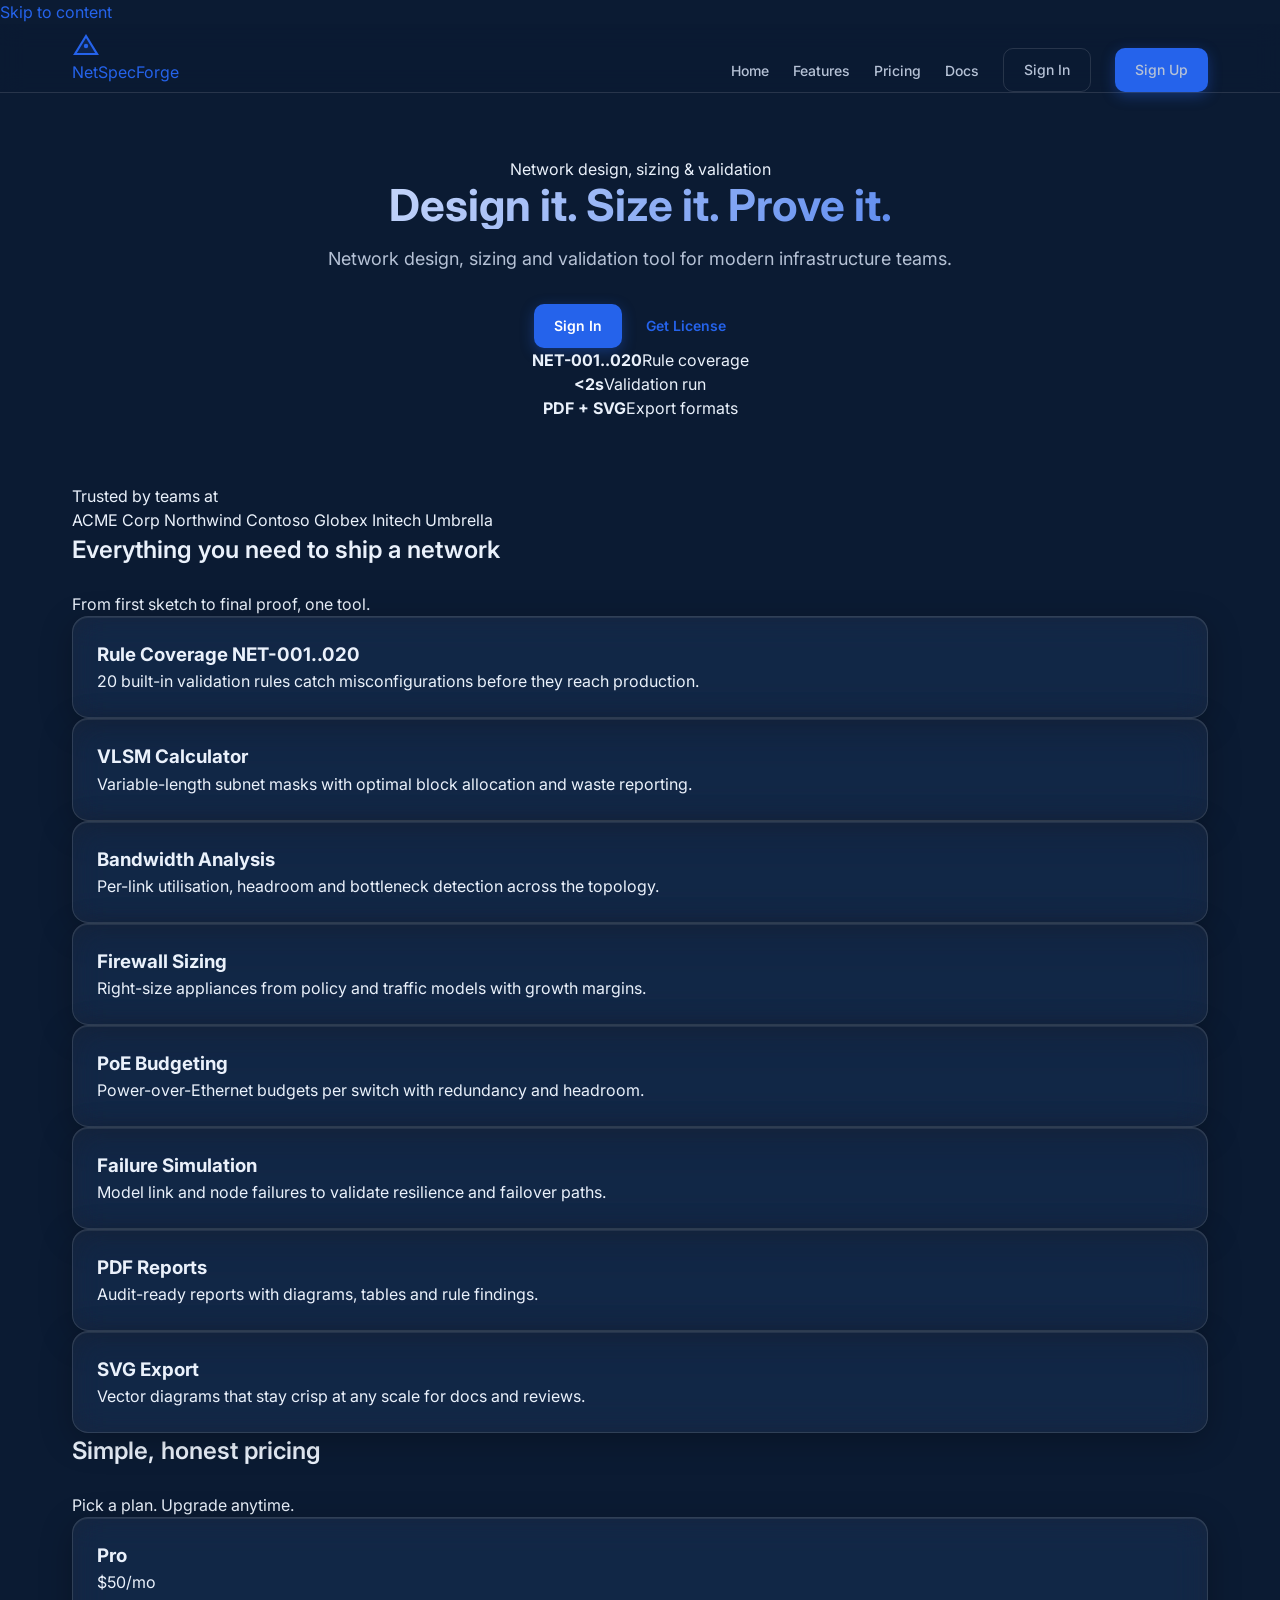
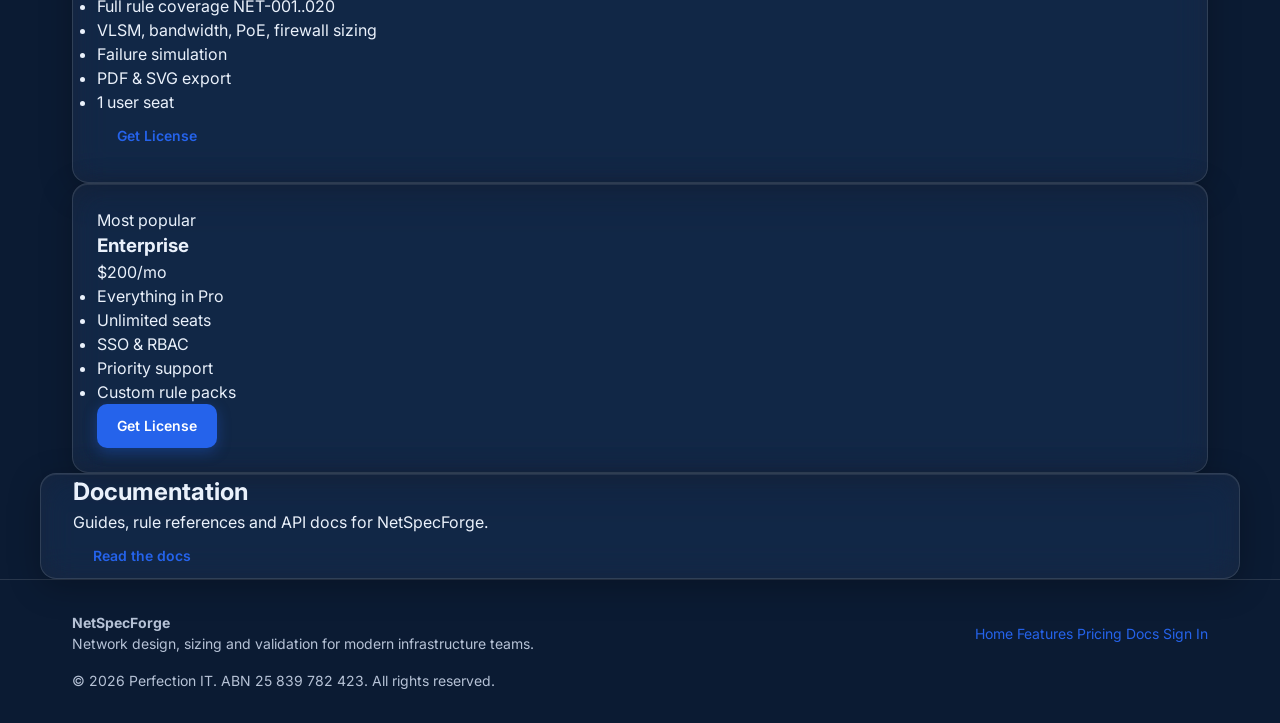
==== commit f38f028b: "feat: full modern website redesign with multi-page layout, glassmorphism, features/docs/pricing/scre" ====
--- a/index.html
+++ b/index.html
@@ -2,33 +2,36 @@
 <html lang="en">
 <head>
 <meta charset="utf-8">
-<meta name="viewport" content="width=device-width, initial-scale=1">
+<meta name="viewport" content="width=device-width,initial-scale=1">
+<meta name="description" content="NetSpecForge — network design, sizing and validation tool for modern infrastructure teams.">
 <title>NetSpecForge — Design it. Size it. Prove it.</title>
-<meta name="description" content="NetSpecForge: licensed on-premises network-engineering software. Design, size, validate, diagnose and document networks in one deterministic workspace.">
-<link rel="canonical" href="https://netspecforge.perfection-it.com/">
-<meta name="theme-color" content="#0B1B33">
-<link rel="icon" href="favicon.svg" type="image/svg+xml">
+<link rel="preconnect" href="https://fonts.googleapis.com">
+<link rel="preconnect" href="https://fonts.gstatic.com" crossorigin>
+<link href="https://fonts.googleapis.com/css2?family=Inter:wght@400;500;600;700;800&display=swap" rel="stylesheet">
 <link rel="stylesheet" href="style.css">
 </head>
 <body>
-<a class="skip" href="#main">Skip to content</a>
+<a class="skip-link" href="#main">Skip to content</a>
 
-<header class="site">
-  <div class="container header-inner">
-    <a class="brand" href="/" aria-label="NetSpecForge home">
-      <svg viewBox="0 0 32 32" width="28" height="28" aria-hidden="true" focusable="false"><rect width="32" height="32" rx="6" fill="#2563EB"/><path d="M8 22 L16 9 L24 22 Z" fill="none" stroke="#fff" stroke-width="2" stroke-linejoin="round"/><circle cx="16" cy="9" r="2.6" fill="#fff"/><circle cx="8" cy="22" r="2.6" fill="#0B1B33"/><circle cx="24" cy="22" r="2.6" fill="#0B1B33"/></svg>
-      <span class="wordmark">NetSpecForge</span>
+<header class="nav">
+  <div class="container nav-inner">
+    <a class="brand" href="#home" aria-label="NetSpecForge home">
+      <span class="brand-mark" aria-hidden="true">
+        <svg width="28" height="28" viewBox="0 0 28 28" fill="none"><path d="M3 22 L14 4 L25 22 Z" stroke="#2563EB" stroke-width="2.2" fill="rgba(37,99,235,0.15)"/><circle cx="14" cy="14" r="2.2" fill="#2563EB"/></svg>
+      </span>
+      <span>NetSpecForge</span>
     </a>
-    <button class="nav-toggle" aria-label="Toggle menu" aria-expanded="false" aria-controls="primary-nav">
-      <span></span><span></span><span></span>
-    </button>
-    <nav id="primary-nav" class="primary" aria-label="Primary">
-      <ul>
+    <nav aria-label="Primary">
+      <button class="hamburger" id="hamburger" aria-label="Toggle menu" aria-expanded="false" aria-controls="nav-links">
+        <span></span><span></span><span></span>
+      </button>
+      <ul class="nav-links" id="nav-links">
         <li><a href="#home">Home</a></li>
         <li><a href="#features">Features</a></li>
         <li><a href="#pricing">Pricing</a></li>
-        <li><a class="btn-nav" href="https://licensing.netspecforge.perfection-it.com/signin.html" rel="noopener">Sign In</a></li>
-        <li><a class="btn-nav btn-nav-primary" href="https://licensing.netspecforge.perfection-it.com" rel="noopener">Sign Up</a></li>
+        <li><a href="#docs">Docs</a></li>
+        <li><a href="https://licensing.netspecforge.perfection-it.com/signin.html" class="btn btn-ghost">Sign In</a></li>
+        <li><a href="https://licensing.netspecforge.perfection-it.com/signin.html" class="btn btn-primary">Sign Up</a></li>
       </ul>
     </nav>
   </div>
@@ -36,95 +39,146 @@
 
 <main id="main">
   <section id="home" class="hero">
-    <div class="container">
-      <p class="eyebrow">Licensed on-premises network engineering software</p>
-      <h1>Design it. Size it. Prove it.</h1>
-      <p class="sub">The engineering workspace for networks that have to work. Design, size, validate, diagnose and document — on your own infrastructure.</p>
-      <div class="cta-row">
-        <a class="btn btn-ghost" href="https://licensing.netspecforge.perfection-it.com/signin.html" rel="noopener">Sign In</a>
-        <a class="btn btn-primary" href="https://licensing.netspecforge.perfection-it.com" rel="noopener">Get License</a>
+    <div class="container hero-inner">
+      <span class="eyebrow reveal">Network design, sizing &amp; validation</span>
+      <h1 class="reveal">Design it. <span class="accent">Size it.</span> Prove it.</h1>
+      <p class="subhead reveal">Network design, sizing and validation tool for modern infrastructure teams.</p>
+      <div class="hero-ctas reveal">
+        <a class="btn btn-primary btn-lg" href="https://licensing.netspecforge.perfection-it.com/signin.html">Sign In</a>
+        <a class="btn btn-outline btn-lg" href="https://licensing.netspecforge.perfection-it.com/signin.html">Get License</a>
       </div>
-      <p class="valueprop">KNOW BEFORE YOU DEPLOY</p>
+      <div class="hero-stats reveal">
+        <div><strong>NET-001..020</strong><span>Rule coverage</span></div>
+        <div><strong>&lt;2s</strong><span>Validation run</span></div>
+        <div><strong>PDF + SVG</strong><span>Export formats</span></div>
+      </div>
     </div>
+    <div class="hero-glow" aria-hidden="true"></div>
   </section>
 
-  <section id="features" aria-labelledby="features-h">
+  <section class="trust">
     <div class="container">
-      <p class="kicker">Features</p>
-      <h2 id="features-h">Everything you need to engineer networks</h2>
-      <p class="lede">One deterministic workspace. No guesswork.</p>
-      <div class="grid features">
-        <div class="glass card"><div class="icon">📐</div><h3>Structured design</h3><p>Typed devices, interfaces, links and VLANs. No free-form shapes.</p></div>
-        <div class="glass card"><div class="icon">⚡</div><h3>Deterministic sizing</h3><p>Bandwidth, PoE, LACP, firewall — computed from fixed rules.</p></div>
-        <div class="glass card"><div class="icon">✅</div><h3>Validation rules</h3><p>Twenty named rules NET-001 to NET-020 with honest verdicts.</p></div>
-        <div class="glass card"><div class="icon">🔍</div><h3>Diagnose</h3><p>Evidence and hypotheses kept separate. Failure-mode simulation.</p></div>
-        <div class="glass card"><div class="icon">📄</div><h3>Reports</h3><p>White-labelled PDF documents with full calculation trace.</p></div>
-        <div class="glass card"><div class="icon">🔒</div><h3>On-premises</h3><p>Your data stays on your infrastructure. Always.</p></div>
+      <p class="trust-label reveal">Trusted by teams at</p>
+      <div class="logos reveal">
+        <span class="logo">ACME Corp</span>
+        <span class="logo">Northwind</span>
+        <span class="logo">Contoso</span>
+        <span class="logo">Globex</span>
+        <span class="logo">Initech</span>
+        <span class="logo">Umbrella</span>
       </div>
     </div>
   </section>
 
-  <section id="pricing" aria-labelledby="pricing-h">
+  <section id="features" class="features">
     <div class="container">
-      <p class="kicker">Pricing</p>
-      <h2 id="pricing-h">Simple, transparent pricing</h2>
-      <p class="lede">One licence per instance. Activate via the licensing portal.</p>
-      <div class="grid pricing">
-        <div class="glass card price">
+      <h2 class="section-title reveal">Everything you need to ship a network</h2>
+      <p class="section-sub reveal">From first sketch to final proof, one tool.</p>
+      <div class="grid features-grid">
+        <article class="card glass reveal"><h3>Rule Coverage NET-001..020</h3><p>20 built-in validation rules catch misconfigurations before they reach production.</p></article>
+        <article class="card glass reveal"><h3>VLSM Calculator</h3><p>Variable-length subnet masks with optimal block allocation and waste reporting.</p></article>
+        <article class="card glass reveal"><h3>Bandwidth Analysis</h3><p>Per-link utilisation, headroom and bottleneck detection across the topology.</p></article>
+        <article class="card glass reveal"><h3>Firewall Sizing</h3><p>Right-size appliances from policy and traffic models with growth margins.</p></article>
+        <article class="card glass reveal"><h3>PoE Budgeting</h3><p>Power-over-Ethernet budgets per switch with redundancy and headroom.</p></article>
+        <article class="card glass reveal"><h3>Failure Simulation</h3><p>Model link and node failures to validate resilience and failover paths.</p></article>
+        <article class="card glass reveal"><h3>PDF Reports</h3><p>Audit-ready reports with diagrams, tables and rule findings.</p></article>
+        <article class="card glass reveal"><h3>SVG Export</h3><p>Vector diagrams that stay crisp at any scale for docs and reviews.</p></article>
+      </div>
+    </div>
+  </section>
+
+  <section id="pricing" class="pricing">
+    <div class="container">
+      <h2 class="section-title reveal">Simple, honest pricing</h2>
+      <p class="section-sub reveal">Pick a plan. Upgrade anytime.</p>
+      <div class="grid pricing-grid">
+        <article class="card glass pricing-card reveal">
           <h3>Pro</h3>
-          <p class="amount">$50</p>
-          <p class="period">per licence</p>
+          <div class="price"><span class="currency">$</span>50<span class="period">/mo</span></div>
           <ul>
-            <li>Single instance</li>
-            <li>All validation rules</li>
-            <li>Standard support</li>
+            <li>Full rule coverage NET-001..020</li>
+            <li>VLSM, bandwidth, PoE, firewall sizing</li>
+            <li>Failure simulation</li>
+            <li>PDF &amp; SVG export</li>
+            <li>1 user seat</li>
           </ul>
-          <a class="btn btn-primary" href="https://licensing.netspecforge.perfection-it.com" rel="noopener">Get License</a>
-        </div>
-        <div class="glass card price featured">
-          <div class="badge">Recommended</div>
+          <a class="btn btn-outline" href="https://licensing.netspecforge.perfection-it.com/signin.html">Get License</a>
+        </article>
+        <article class="card glass pricing-card featured reveal">
+          <span class="badge">Most popular</span>
           <h3>Enterprise</h3>
-          <p class="amount">$200</p>
-          <p class="period">per licence</p>
+          <div class="price"><span class="currency">$</span>200<span class="period">/mo</span></div>
           <ul>
-            <li>Multi-instance</li>
+            <li>Everything in Pro</li>
+            <li>Unlimited seats</li>
+            <li>SSO &amp; RBAC</li>
             <li>Priority support</li>
-            <li>White-labelled reports</li>
+            <li>Custom rule packs</li>
           </ul>
-          <a class="btn btn-primary" href="https://licensing.netspecforge.perfection-it.com" rel="noopener">Get License</a>
-        </div>
+          <a class="btn btn-primary" href="https://licensing.netspecforge.perfection-it.com/signin.html">Get License</a>
+        </article>
       </div>
+    </div>
+  </section>
+
+  <section id="docs" class="docs">
+    <div class="container glass docs-box reveal">
+      <h2>Documentation</h2>
+      <p>Guides, rule references and API docs for NetSpecForge.</p>
+      <a class="btn btn-outline" href="#">Read the docs</a>
     </div>
   </section>
 </main>
 
-<footer class="site-footer">
+<footer class="footer">
   <div class="container footer-inner">
-    <p class="footer-brand">NetSpecForge — a product of <a href="https://perfection-it.com" rel="noopener">Perfection IT Services</a></p>
+    <div>
+      <strong>NetSpecForge</strong>
+      <p>Network design, sizing and validation for modern infrastructure teams.</p>
+    </div>
     <nav aria-label="Footer">
-      <ul class="footer-links">
-        <li><a href="#home">Home</a></li>
-        <li><a href="#features">Features</a></li>
-        <li><a href="#pricing">Pricing</a></li>
-        <li><a href="https://licensing.netspecforge.perfection-it.com/signin.html" rel="noopener">Sign In</a></li>
-        <li><a href="https://licensing.netspecforge.perfection-it.com" rel="noopener">Portal</a></li>
-      </ul>
+      <a href="#home">Home</a>
+      <a href="#features">Features</a>
+      <a href="#pricing">Pricing</a>
+      <a href="#docs">Docs</a>
+      <a href="https://licensing.netspecforge.perfection-it.com/signin.html">Sign In</a>
     </nav>
-    <p class="fine">© 2026 Perfection IT Services. Licensed on-premises. Design it. Size it. Prove it.</p>
+    <p class="copy">&copy; <span id="year"></span> Perfection IT. ABN 25 839 782 423. All rights reserved.</p>
   </div>
 </footer>
 
 <script>
-const toggle = document.querySelector('.nav-toggle');
-const nav = document.getElementById('primary-nav');
-toggle.addEventListener('click', () => {
-  const open = nav.classList.toggle('open');
-  toggle.setAttribute('aria-expanded', String(open));
-});
-document.querySelectorAll('#primary-nav a').forEach(a => a.addEventListener('click', () => {
-  nav.classList.remove('open');
-  toggle.setAttribute('aria-expanded', 'false');
-}));
+  // Mobile menu
+  const ham = document.getElementById('hamburger');
+  const links = document.getElementById('nav-links');
+  ham.addEventListener('click', () => {
+    const open = links.classList.toggle('open');
+    ham.setAttribute('aria-expanded', String(open));
+  });
+  links.querySelectorAll('a').forEach(a => a.addEventListener('click', () => {
+    links.classList.remove('open');
+    ham.setAttribute('aria-expanded', 'false');
+  }));
+
+  // Year
+  document.getElementById('year').textContent = new Date().getFullYear();
+
+  // Smooth scroll (native already via CSS, but enhance offset)
+  document.querySelectorAll('a[href^="#"]').forEach(a => {
+    a.addEventListener('click', e => {
+      const id = a.getAttribute('href');
+      if (id.length > 1) {
+        const el = document.querySelector(id);
+        if (el) { e.preventDefault(); el.scrollIntoView({ behavior: 'smooth', block: 'start' }); }
+      }
+    });
+  });
+
+  // Reveal on scroll
+  const io = new IntersectionObserver((entries) => {
+    entries.forEach(e => { if (e.isIntersecting) { e.target.classList.add('in'); io.unobserve(e.target); } });
+  }, { threshold: 0.12, rootMargin: '0px 0px -40px 0px' });
+  document.querySelectorAll('.reveal').forEach(el => io.observe(el));
 </script>
 </body>
 </html>
--- a/style.css
+++ b/style.css
@@ -1,97 +1,316 @@
+/* NetSpecForge public website styles */
 :root {
-  --navy: #0B1B33;
-  --navy-2: #0f2140;
-  --blue: #2563EB;
-  --blue-light: #3B82F6;
-  --white: #FFFFFF;
-  --muted: #9AA7BC;
-  --line: rgba(255,255,255,0.08);
-  --glass: rgba(15,33,64,0.55);
-  --font: ui-sans-serif, system-ui, -apple-system, "Segoe UI", Roboto, "Helvetica Neue", Arial, sans-serif;
-}
-
-* { box-sizing: border-box; margin: 0; padding: 0; }
-html { scroll-behavior: smooth; }
-body { background: var(--navy); color: var(--white); font-family: var(--font); font-size: 16px; line-height: 1.55; }
-::selection { background: var(--blue); color: var(--white); }
-:focus-visible { outline: 2px solid var(--blue); outline-offset: 2px; border-radius: 4px; }
-.skip { position: absolute; left: -9999px; top: 0; z-index: 100; background: var(--blue); color: var(--white); padding: 10px 16px; text-decoration: none; font-weight: 600; }
-.skip:focus { left: 8px; top: 8px; }
-.container { max-width: 1180px; margin: 0 auto; padding: 0 24px; }
-
-.site { position: sticky; top: 0; z-index: 50; background: rgba(11,27,51,0.7); backdrop-filter: blur(12px); -webkit-backdrop-filter: blur(12px); border-bottom: 1px solid var(--line); }
-.header-inner { display: flex; align-items: center; gap: 16px; padding: 14px 0; }
-.brand { display: flex; align-items: center; gap: 10px; color: var(--white); text-decoration: none; font-weight: 700; font-size: 18px; }
-.wordmark { letter-spacing: 0.01em; }
-.nav-toggle { display: none; flex-direction: column; gap: 4px; background: none; border: 1px solid var(--line); border-radius: 6px; padding: 8px; cursor: pointer; }
-.nav-toggle span { width: 18px; height: 2px; background: var(--white); display: block; }
-.primary ul { display: flex; gap: 6px; list-style: none; align-items: center; }
-.primary a { color: var(--muted); text-decoration: none; font-size: 14px; padding: 8px 12px; border-radius: 6px; transition: color .2s, background .2s; }
-.primary a:hover { color: var(--white); background: rgba(255,255,255,0.05); }
-.btn-nav { border: 1px solid var(--line); }
-.btn-nav-primary { background: var(--blue); color: var(--white); border-color: var(--blue); }
-.btn-nav-primary:hover { background: var(--blue-light); }
-
-.hero { padding: 96px 0 72px; position: relative; overflow: hidden; }
-.hero::before { content: ""; position: absolute; top: -120px; left: 50%; transform: translateX(-50%); width: 600px; height: 600px; background: radial-gradient(circle, rgba(37,99,235,0.25), transparent 70%); pointer-events: none; }
-.eyebrow { color: var(--blue); text-transform: uppercase; letter-spacing: 0.16em; font-size: 12px; font-weight: 700; margin-bottom: 16px; }
-h1 { font-size: clamp(40px, 7vw, 72px); line-height: 1.02; font-weight: 800; letter-spacing: -0.02em; margin-bottom: 18px; }
-.sub { font-size: clamp(17px, 2.4vw, 22px); color: var(--muted); max-width: 52ch; margin-bottom: 32px; }
-.cta-row { display: flex; flex-wrap: wrap; gap: 14px; margin-bottom: 28px; }
-.btn { display: inline-block; padding: 12px 22px; border-radius: 8px; font-weight: 600; font-size: 15px; text-decoration: none; border: 1px solid transparent; cursor: pointer; transition: transform .15s, box-shadow .2s, background .2s; }
-.btn:hover { transform: translateY(-2px); }
-.btn-primary { background: var(--blue); color: var(--white); box-shadow: 0 8px 24px rgba(37,99,235,0.35); }
-.btn-primary:hover { background: var(--blue-light); }
-.btn-ghost { background: rgba(255,255,255,0.04); color: var(--white); border-color: var(--line); backdrop-filter: blur(8px); }
-.btn-ghost:hover { border-color: var(--blue); }
-.valueprop { display: inline-block; padding: 6px 14px; background: rgba(37,99,235,0.15); border: 1px solid rgba(37,99,235,0.4); color: var(--blue-light); font-family: monospace; font-size: 13px; font-weight: 700; letter-spacing: 0.1em; border-radius: 6px; }
-
-section { padding: 80px 0; }
-.kicker { color: var(--blue); font-family: monospace; font-size: 12px; letter-spacing: 0.16em; text-transform: uppercase; margin-bottom: 8px; }
-h2 { font-size: clamp(26px, 4vw, 40px); font-weight: 700; letter-spacing: -0.01em; margin-bottom: 12px; }
-.lede { color: var(--muted); max-width: 60ch; margin-bottom: 40px; }
-
-.glass { background: var(--glass); backdrop-filter: blur(10px); -webkit-backdrop-filter: blur(10px); border: 1px solid var(--line); border-radius: 16px; transition: transform .2s, border-color .2s, box-shadow .2s; }
-.glass:hover { transform: translateY(-4px); border-color: rgba(37,99,235,0.4); box-shadow: 0 12px 40px rgba(37,99,235,0.15); }
-
-.grid { display: grid; gap: 20px; }
-.features { grid-template-columns: repeat(3, 1fr); }
-.pricing { grid-template-columns: repeat(2, 1fr); max-width: 760px; margin: 0 auto; }
-
-.card { padding: 28px; }
-.card .icon { font-size: 32px; margin-bottom: 14px; }
-.card h3 { font-size: 18px; margin-bottom: 8px; }
-.card p { color: var(--muted); font-size: 14px; }
-
-.price { text-align: center; }
-.price h3 { font-size: 22px; }
-.amount { font-size: 48px; font-weight: 800; margin: 12px 0 4px; color: var(--blue-light); }
-.period { color: var(--muted); font-size: 13px; margin-bottom: 20px; }
-.price ul { list-style: none; margin: 20px 0 24px; color: var(--muted); font-size: 14px; }
-.price ul li { padding: 6px 0; border-top: 1px solid var(--line); }
-.price ul li:first-child { border-top: 0; }
-.featured { border-color: rgba(37,99,235,0.5); position: relative; }
-.badge { position: absolute; top: -12px; left: 50%; transform: translateX(-50%); background: var(--blue); color: var(--white); font-size: 11px; font-weight: 700; padding: 4px 12px; border-radius: 999px; text-transform: uppercase; letter-spacing: 0.08em; }
-
-.site-footer { background: rgba(15,33,64,0.6); border-top: 1px solid var(--line); padding: 48px 0; }
-.footer-inner { display: flex; flex-direction: column; gap: 16px; }
-.footer-brand { font-size: 15px; font-weight: 600; }
-.footer-brand a { color: var(--blue-light); text-decoration: none; }
-.footer-links { display: flex; flex-wrap: wrap; gap: 18px; list-style: none; }
-.footer-links a { color: var(--muted); text-decoration: none; font-size: 14px; transition: color .2s; }
-.footer-links a:hover { color: var(--white); }
-.fine { color: var(--muted); font-size: 12px; }
-
-@media (max-width: 768px) {
-  .nav-toggle { display: flex; }
-  .primary { position: absolute; top: 100%; left: 0; right: 0; background: rgba(11,27,51,0.95); backdrop-filter: blur(12px); border-bottom: 1px solid var(--line); max-height: 0; overflow: hidden; transition: max-height .3s; }
-  .primary.open { max-height: 400px; }
-  .primary ul { flex-direction: column; padding: 12px 24px; }
-  .features { grid-template-columns: 1fr; }
-  .pricing { grid-template-columns: 1fr; }
-  .hero { padding: 64px 0 48px; }
-}
+  --color-bg: #0B1B33;
+  --color-bg-soft: #0F2444;
+  --color-surface: rgba(255,255,255,0.06);
+  --color-accent: #2563EB;
+  --color-accent-hover: #3B82F6;
+  --color-text: #EAF1FB;
+  --color-text-dim: #B6C2D6;
+  --color-border: rgba(255,255,255,0.12);
+  --color-danger: #EF4444;
+  --color-success: #10B981;
+
+  --font-sans: "Inter", "Segoe UI", system-ui, -apple-system, sans-serif;
+  --font-mono: "JetBrains Mono", "Consolas", monospace;
+  --fs-xs: 0.75rem;
+  --fs-sm: 0.875rem;
+  --fs-base: 1rem;
+  --fs-md: 1.125rem;
+  --fs-lg: 1.25rem;
+  --fs-xl: 1.5rem;
+  --fs-2xl: 2rem;
+  --fs-3xl: 2.75rem;
+  --fw-normal: 400;
+  --fw-medium: 500;
+  --fw-semibold: 600;
+  --fw-bold: 700;
+  --lh-tight: 1.1;
+  --lh-base: 1.5;
+
+  --space-1: 0.25rem;
+  --space-2: 0.5rem;
+  --space-3: 0.75rem;
+  --space-4: 1rem;
+  --space-5: 1.25rem;
+  --space-6: 1.5rem;
+  --space-8: 2rem;
+  --space-10: 2.5rem;
+  --space-12: 3rem;
+  --space-16: 4rem;
+  --radius-sm: 0.375rem;
+  --radius-md: 0.625rem;
+  --radius-lg: 1rem;
+  --radius-xl: 1.5rem;
+  --shadow-sm: 0 2px 8px rgba(0,0,0,0.15);
+  --shadow-md: 0 8px 24px rgba(0,0,0,0.25);
+  --shadow-lg: 0 16px 48px rgba(0,0,0,0.35);
+  --transition-fast: 150ms ease;
+  --transition-base: 250ms ease;
+  --transition-slow: 400ms ease;
+  --bp-sm: 640px;
+  --bp-md: 768px;
+  --bp-lg: 1024px;
+  --bp-xl: 1280px;
+  --container-max: 1200px;
+  --touch-min: 44px;
+}
+
+*, *::before, *::after { box-sizing: border-box; margin: 0; padding: 0; }
+
+html { scroll-behavior: smooth; font-size: 16px; }
+body {
+  font-family: var(--font-sans);
+  background: var(--color-bg);
+  color: var(--color-text);
+  line-height: var(--lh-base);
+  -webkit-font-smoothing: antialiased;
+  -moz-osx-font-smoothing: grayscale;
+  overflow-x: hidden;
+}
+
+img, svg { max-width: 100%; display: block; }
+a { color: var(--color-accent); text-decoration: none; transition: color var(--transition-fast); }
+a:hover { color: var(--color-accent-hover); }
+button { font: inherit; cursor: pointer; border: none; background: none; color: inherit; }
+
+.container {
+  width: 100%;
+  max-width: var(--container-max);
+  margin-inline: auto;
+  padding-inline: var(--space-4);
+}
+
+@media (min-width: 640px) { .container { padding-inline: var(--space-6); } }
+@media (min-width: 1024px) { .container { padding-inline: var(--space-8); } }
+
+.btn {
+  display: inline-flex;
+  align-items: center;
+  justify-content: center;
+  gap: var(--space-2);
+  min-height: var(--touch-min);
+  min-width: var(--touch-min);
+  padding: var(--space-2) var(--space-5);
+  border-radius: var(--radius-md);
+  font-size: var(--fs-sm);
+  font-weight: var(--fw-semibold);
+  line-height: 1;
+  transition: background var(--transition-fast), color var(--transition-fast), transform var(--transition-fast), box-shadow var(--transition-fast);
+  cursor: pointer;
+}
+.btn:hover { transform: translateY(-1px); }
+.btn:active { transform: translateY(0); }
+.btn:focus-visible { outline: 2px solid var(--color-accent); outline-offset: 2px; }
+
+.btn-primary {
+  background: var(--color-accent);
+  color: #fff;
+  box-shadow: 0 4px 14px rgba(37,99,235,0.35);
+}
+.btn-primary:hover { background: var(--color-accent-hover); }
+
+.btn-ghost {
+  background: transparent;
+  color: var(--color-text);
+  border: 1px solid var(--color-border);
+}
+.btn-ghost:hover { background: var(--color-surface); border-color: var(--color-accent); }
+
+.card {
+  background: var(--color-surface);
+  border: 1px solid var(--color-border);
+  border-radius: var(--radius-lg);
+  padding: var(--space-6);
+  transition: transform var(--transition-base), box-shadow var(--transition-base), border-color var(--transition-base);
+}
+.card:hover { transform: translateY(-4px); box-shadow: var(--shadow-md); border-color: rgba(37,99,235,0.4); }
+
+.card-grid {
+  display: grid;
+  gap: var(--space-6);
+  grid-template-columns: 1fr;
+}
+@media (min-width: 640px) { .card-grid { grid-template-columns: repeat(2, 1fr); } }
+@media (min-width: 1024px) { .card-grid { grid-template-columns: repeat(3, 1fr); } }
+@media (min-width: 1280px) { .card-grid { grid-template-columns: repeat(4, 1fr); } }
+
+.glass {
+  background: rgba(255,255,255,0.05);
+  backdrop-filter: blur(16px) saturate(140%);
+  -webkit-backdrop-filter: blur(16px) saturate(140%);
+  border: 1px solid rgba(255,255,255,0.12);
+  box-shadow: 0 8px 32px rgba(0,0,0,0.25), inset 0 1px 0 rgba(255,255,255,0.08);
+  border-radius: var(--radius-lg);
+}
+
+.nav {
+  position: sticky;
+  top: 0;
+  z-index: 50;
+  background: rgba(11,27,51,0.85);
+  backdrop-filter: blur(12px);
+  -webkit-backdrop-filter: blur(12px);
+  border-bottom: 1px solid var(--color-border);
+}
+.nav .container { display: flex; align-items: center; justify-content: space-between; min-height: 64px; }
+
+.nav-links {
+  display: none;
+  list-style: none;
+  gap: var(--space-6);
+  align-items: center;
+}
+.nav-links a { color: var(--color-text-dim); font-size: var(--fs-sm); font-weight: var(--fw-medium); transition: color var(--transition-fast); }
+.nav-links a:hover { color: var(--color-text); }
+
+.nav-toggle {
+  display: flex;
+  align-items: center;
+  justify-content: center;
+  min-width: var(--touch-min);
+  min-height: var(--touch-min);
+  color: var(--color-text);
+  font-size: 1.5rem;
+}
+.nav-toggle:focus-visible { outline: 2px solid var(--color-accent); outline-offset: 2px; border-radius: var(--radius-sm); }
+
+@media (min-width: 768px) {
+  .nav-links { display: flex; }
+  .nav-toggle { display: none; }
+}
+
+/* Mobile menu open state (toggled via JS) */
+.nav.open .nav-links {
+  display: flex;
+  flex-direction: column;
+  position: absolute;
+  top: 64px;
+  left: 0;
+  right: 0;
+  background: var(--color-bg-soft);
+  padding: var(--space-4);
+  border-bottom: 1px solid var(--color-border);
+  gap: var(--space-2);
+}
+
+.hero {
+  padding: var(--space-16) 0 var(--space-12);
+  text-align: center;
+}
+.hero h1 {
+  font-size: var(--fs-2xl);
+  font-weight: var(--fw-bold);
+  line-height: var(--lh-tight);
+  margin-bottom: var(--space-4);
+  background: linear-gradient(135deg, #fff, var(--color-accent));
+  -webkit-background-clip: text;
+  background-clip: text;
+  color: transparent;
+}
+.hero p { color: var(--color-text-dim); font-size: var(--fs-md); max-width: 640px; margin-inline: auto; margin-bottom: var(--space-8); }
+
+@media (min-width: 768px) { .hero h1 { font-size: var(--fs-3xl); } }
+@media (min-width: 1024px) { .hero { padding: var(--space-16) 0 var(--space-16); } }
+
+.section { padding: var(--space-12) 0; }
+.section-title {
+  font-size: var(--fs-xl);
+  font-weight: var(--fw-semibold);
+  margin-bottom: var(--space-6);
+}
+
+.footer {
+  border-top: 1px solid var(--color-border);
+  padding: var(--space-8) 0;
+  color: var(--color-text-dim);
+  font-size: var(--fs-sm);
+}
+.footer .container { display: flex; flex-wrap: wrap; gap: var(--space-4); justify-content: space-between; align-items: center; }
+
+.table {
+  width: 100%;
+  border-collapse: collapse;
+  font-size: var(--fs-sm);
+}
+.table th, .table td {
+  padding: var(--space-3) var(--space-4);
+  text-align: left;
+  border-bottom: 1px solid var(--color-border);
+}
+.table th { color: var(--color-text-dim); font-weight: var(--fw-semibold); text-transform: uppercase; font-size: var(--fs-xs); letter-spacing: 0.05em; }
+.table tr:hover td { background: var(--color-surface); }
+
+.modal {
+  position: fixed;
+  inset: 0;
+  z-index: 100;
+  display: none;
+  align-items: center;
+  justify-content: center;
+  padding: var(--space-4);
+  background: rgba(0,0,0,0.6);
+  backdrop-filter: blur(4px);
+}
+.modal.open { display: flex; }
+.modal-content {
+  background: var(--color-bg-soft);
+  border: 1px solid var(--color-border);
+  border-radius: var(--radius-xl);
+  padding: var(--space-8);
+  max-width: 560px;
+  width: 100%;
+  max-height: 90vh;
+  overflow-y: auto;
+  box-shadow: var(--shadow-lg);
+}
+
+.tabs { display: flex; gap: var(--space-2); border-bottom: 1px solid var(--color-border); margin-bottom: var(--space-6); }
+.tab {
+  padding: var(--space-3) var(--space-4);
+  min-height: var(--touch-min);
+  color: var(--color-text-dim);
+  font-weight: var(--fw-medium);
+  border-bottom: 2px solid transparent;
+  transition: color var(--transition-fast), border-color var(--transition-fast);
+}
+.tab:hover { color: var(--color-text); }
+.tab.active { color: var(--color-accent); border-bottom-color: var(--color-accent); }
+
+/* Scroll animations */
+.fade-in, .slide-up {
+  opacity: 0;
+  transition: opacity var(--transition-slow), transform var(--transition-slow);
+}
+.fade-in { transform: none; }
+.slide-up { transform: translateY(24px); }
+.fade-in.visible, .slide-up.visible { opacity: 1; transform: translateY(0); }
+
+/* Focus-visible outlines globally */
+:focus-visible {
+  outline: 2px solid var(--color-accent);
+  outline-offset: 2px;
+  border-radius: var(--radius-sm);
+}
+:focus:not(:focus-visible) { outline: none; }
+
+/* Reduced motion */
 @media (prefers-reduced-motion: reduce) {
   html { scroll-behavior: auto; }
-  *, *::before, *::after { animation: none !important; transition: none !important; }
-}
+  *, *::before, *::after {
+    animation-duration: 0.01ms !important;
+    animation-iteration-count: 1 !important;
+    transition-duration: 0.01ms !important;
+    scroll-behavior: auto !important;
+  }
+  .fade-in, .slide-up { opacity: 1; transform: none; }
+}
+
+/* Utility */
+.text-dim { color: var(--color-text-dim); }
+.text-accent { color: var(--color-accent); }
+.mt-4 { margin-top: var(--space-4); }
+.mb-4 { margin-bottom: var(--space-4); }
+.flex { display: flex; }
+.flex-center { display: flex; align-items: center; justify-content: center; }
+.gap-4 { gap: var(--space-4); }
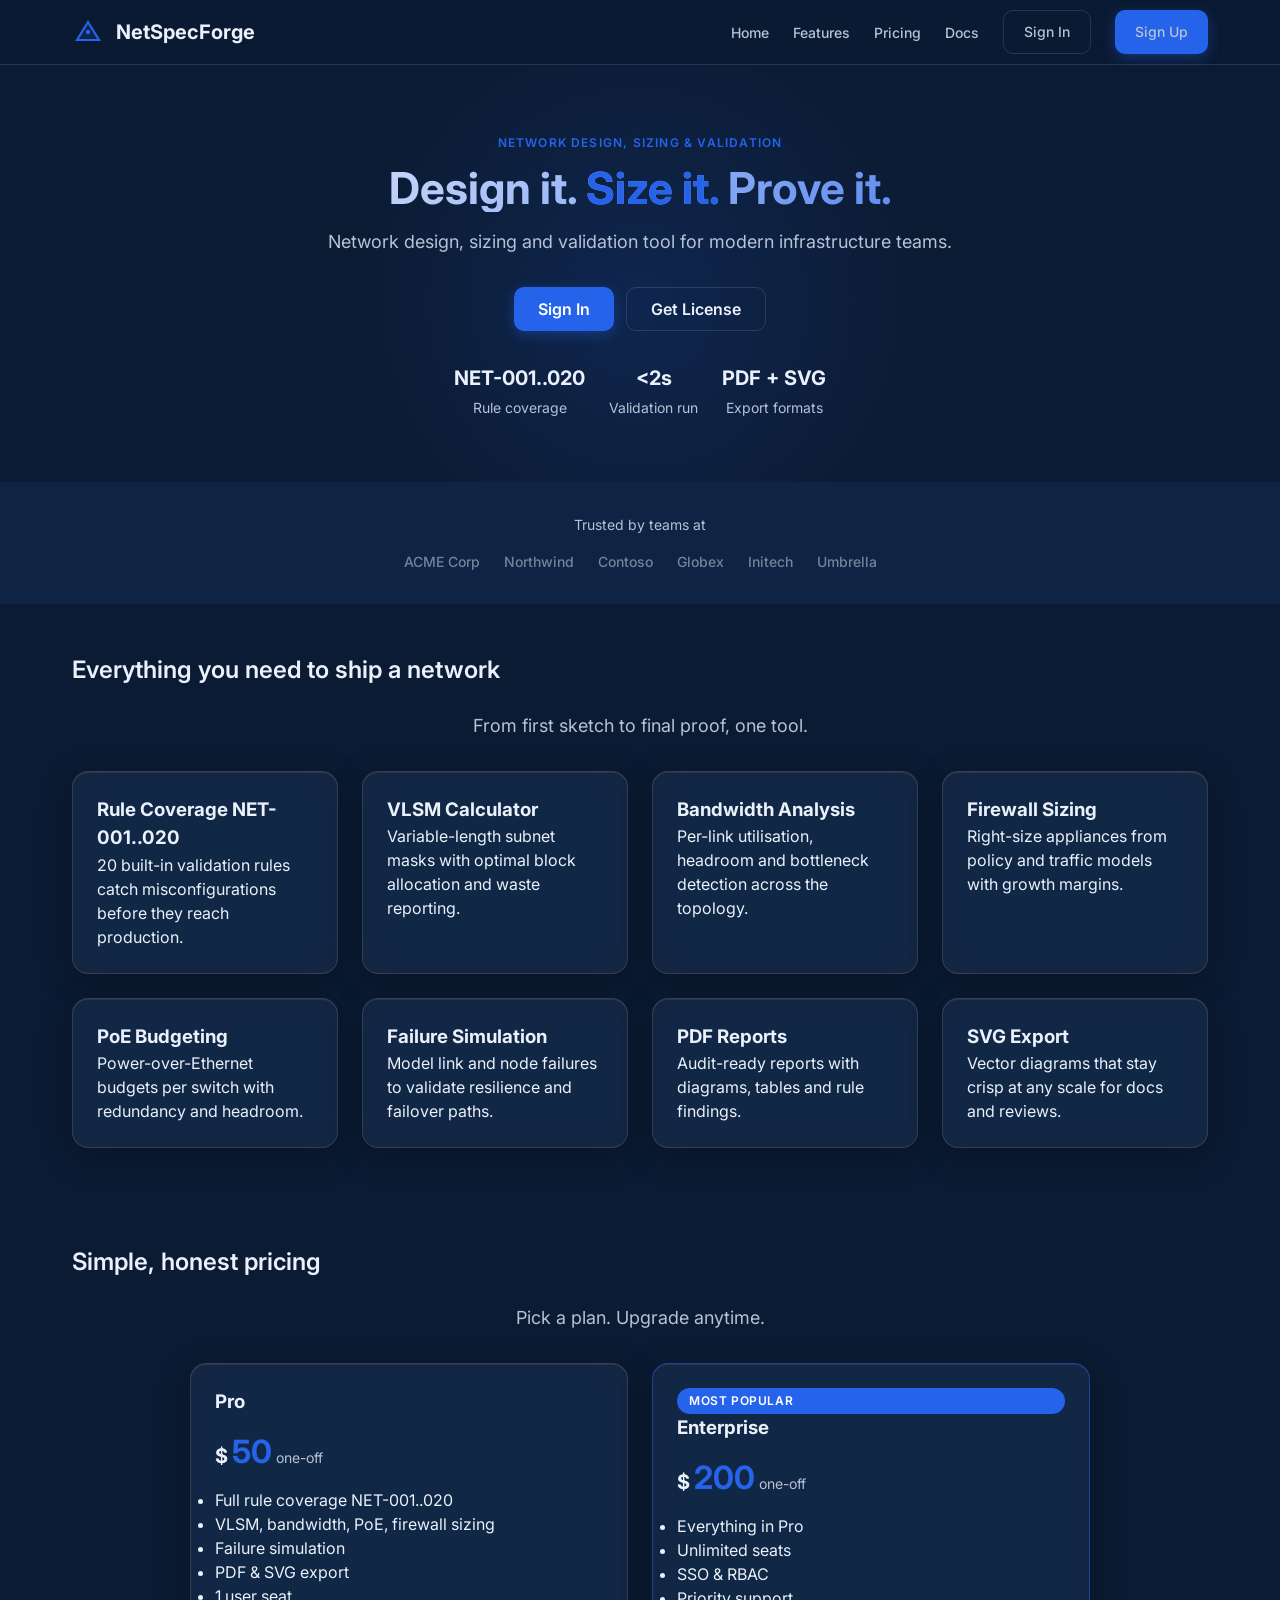
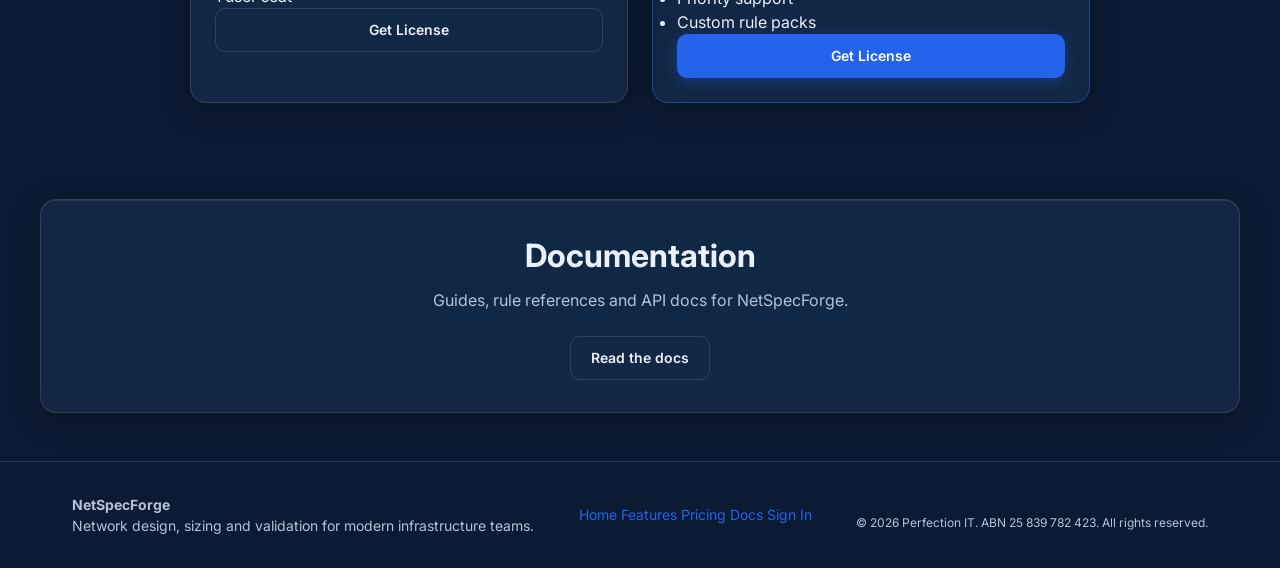
==== commit 2abcc5f6: "fix: complete website CSS audit and fixes, add features.html and screenshots.html pages" ====
--- a/index.html
+++ b/index.html
@@ -15,7 +15,7 @@
 
 <header class="nav">
   <div class="container nav-inner">
-    <a class="brand" href="#home" aria-label="NetSpecForge home">
+    <a class="brand" href="index.html" aria-label="NetSpecForge home">
       <span class="brand-mark" aria-hidden="true">
         <svg width="28" height="28" viewBox="0 0 28 28" fill="none"><path d="M3 22 L14 4 L25 22 Z" stroke="#2563EB" stroke-width="2.2" fill="rgba(37,99,235,0.15)"/><circle cx="14" cy="14" r="2.2" fill="#2563EB"/></svg>
       </span>
@@ -26,12 +26,12 @@
         <span></span><span></span><span></span>
       </button>
       <ul class="nav-links" id="nav-links">
-        <li><a href="#home">Home</a></li>
-        <li><a href="#features">Features</a></li>
-        <li><a href="#pricing">Pricing</a></li>
-        <li><a href="#docs">Docs</a></li>
+        <li><a href="index.html">Home</a></li>
+        <li><a href="index.html#features">Features</a></li>
+        <li><a href="index.html#pricing">Pricing</a></li>
+        <li><a href="index.html#docs">Docs</a></li>
         <li><a href="https://licensing.netspecforge.perfection-it.com/signin.html" class="btn btn-ghost">Sign In</a></li>
-        <li><a href="https://licensing.netspecforge.perfection-it.com/signin.html" class="btn btn-primary">Sign Up</a></li>
+        <li><a href="https://licensing.netspecforge.perfection-it.com/register.html" class="btn btn-primary">Sign Up</a></li>
       </ul>
     </nav>
   </div>
@@ -94,7 +94,7 @@
       <div class="grid pricing-grid">
         <article class="card glass pricing-card reveal">
           <h3>Pro</h3>
-          <div class="price"><span class="currency">$</span>50<span class="period">/mo</span></div>
+          <div class="price"><span class="currency">$</span>50<span class="period"> one-off</span></div>
           <ul>
             <li>Full rule coverage NET-001..020</li>
             <li>VLSM, bandwidth, PoE, firewall sizing</li>
@@ -107,7 +107,7 @@
         <article class="card glass pricing-card featured reveal">
           <span class="badge">Most popular</span>
           <h3>Enterprise</h3>
-          <div class="price"><span class="currency">$</span>200<span class="period">/mo</span></div>
+          <div class="price"><span class="currency">$</span>200<span class="period"> one-off</span></div>
           <ul>
             <li>Everything in Pro</li>
             <li>Unlimited seats</li>
@@ -125,7 +125,7 @@
     <div class="container glass docs-box reveal">
       <h2>Documentation</h2>
       <p>Guides, rule references and API docs for NetSpecForge.</p>
-      <a class="btn btn-outline" href="#">Read the docs</a>
+      <a class="btn btn-outline" href="docs.html">Read the docs</a>
     </div>
   </section>
 </main>
@@ -137,10 +137,10 @@
       <p>Network design, sizing and validation for modern infrastructure teams.</p>
     </div>
     <nav aria-label="Footer">
-      <a href="#home">Home</a>
-      <a href="#features">Features</a>
-      <a href="#pricing">Pricing</a>
-      <a href="#docs">Docs</a>
+      <a href="index.html">Home</a>
+      <a href="index.html#features">Features</a>
+      <a href="index.html#pricing">Pricing</a>
+      <a href="index.html#docs">Docs</a>
       <a href="https://licensing.netspecforge.perfection-it.com/signin.html">Sign In</a>
     </nav>
     <p class="copy">&copy; <span id="year"></span> Perfection IT. ABN 25 839 782 423. All rights reserved.</p>
@@ -151,12 +151,15 @@
   // Mobile menu
   const ham = document.getElementById('hamburger');
   const links = document.getElementById('nav-links');
+  const nav = document.querySelector('.nav');
   ham.addEventListener('click', () => {
     const open = links.classList.toggle('open');
+    nav.classList.toggle('open', open);
     ham.setAttribute('aria-expanded', String(open));
   });
   links.querySelectorAll('a').forEach(a => a.addEventListener('click', () => {
     links.classList.remove('open');
+    nav.classList.remove('open');
     ham.setAttribute('aria-expanded', 'false');
   }));
 
@@ -176,7 +179,7 @@
 
   // Reveal on scroll
   const io = new IntersectionObserver((entries) => {
-    entries.forEach(e => { if (e.isIntersecting) { e.target.classList.add('in'); io.unobserve(e.target); } });
+    entries.forEach(e => { if (e.isIntersecting) { e.target.classList.add('visible'); io.unobserve(e.target); } });
   }, { threshold: 0.12, rootMargin: '0px 0px -40px 0px' });
   document.querySelectorAll('.reveal').forEach(el => io.observe(el));
 </script>
--- a/style.css
+++ b/style.css
@@ -1,4 +1,6 @@
 /* NetSpecForge public website styles */
+@import url('https://fonts.googleapis.com/css2?family=Inter:wght@400;500;600;700;800&display=swap');
+
 :root {
   --color-bg: #0B1B33;
   --color-bg-soft: #0F2444;
@@ -10,6 +12,7 @@
   --color-border: rgba(255,255,255,0.12);
   --color-danger: #EF4444;
   --color-success: #10B981;
+  --color-warn: #F59E0B;
 
   --font-sans: "Inter", "Segoe UI", system-ui, -apple-system, sans-serif;
   --font-mono: "JetBrains Mono", "Consolas", monospace;
@@ -110,6 +113,13 @@
 }
 .btn-primary:hover { background: var(--color-accent-hover); }
 
+.btn-secondary {
+  background: var(--color-bg-soft);
+  color: var(--color-text);
+  border: 1px solid var(--color-border);
+}
+.btn-secondary:hover { background: var(--color-surface); border-color: var(--color-accent); }
+
 .btn-ghost {
   background: transparent;
   color: var(--color-text);
@@ -179,6 +189,25 @@
   .nav-links { display: flex; }
   .nav-toggle { display: none; }
 }
+
+/* Hamburger button (alias for nav-toggle) */
+.hamburger {
+  display: flex;
+  flex-direction: column;
+  gap: 4px;
+  align-items: center;
+  justify-content: center;
+  min-width: var(--touch-min);
+  min-height: var(--touch-min);
+  color: var(--color-text);
+  background: transparent;
+  border: 1px solid var(--color-border);
+  border-radius: var(--radius-sm);
+  padding: var(--space-2);
+  cursor: pointer;
+}
+.hamburger span { display: block; width: 18px; height: 2px; background: var(--color-text); border-radius: 2px; transition: transform var(--transition-fast), opacity var(--transition-fast); }
+.hamburger:focus-visible { outline: 2px solid var(--color-accent); outline-offset: 2px; }
 
 /* Mobile menu open state (toggled via JS) */
 .nav.open .nav-links {
@@ -192,6 +221,17 @@
   padding: var(--space-4);
   border-bottom: 1px solid var(--color-border);
   gap: var(--space-2);
+  z-index: 60;
+}
+
+@media (max-width: 767px) {
+  .nav-links { display: none; }
+  .nav-links.open { display: flex; flex-direction: column; position: absolute; top: 64px; left: 0; right: 0; background: var(--color-bg-soft); padding: var(--space-4); border-bottom: 1px solid var(--color-border); gap: var(--space-2); z-index: 60; }
+  .nav.open .nav-links { display: flex; }
+  .hamburger { display: flex; }
+}
+@media (min-width: 768px) {
+  .hamburger { display: none; }
 }
 
 .hero {
@@ -303,7 +343,7 @@
     transition-duration: 0.01ms !important;
     scroll-behavior: auto !important;
   }
-  .fade-in, .slide-up { opacity: 1; transform: none; }
+  .fade-in, .slide-up, .reveal, .in { opacity: 1; transform: none; }
 }
 
 /* Utility */
@@ -314,3 +354,129 @@
 .flex { display: flex; }
 .flex-center { display: flex; align-items: center; justify-content: center; }
 .gap-4 { gap: var(--space-4); }
+
+/* Brand */
+.brand { display: flex; align-items: center; gap: var(--space-3); color: var(--color-text); font-weight: var(--fw-bold); font-size: var(--fs-lg); }
+.brand-mark { display: inline-flex; align-items: center; justify-content: center; width: 32px; height: 32px; }
+.brand-mark svg { width: 28px; height: 28px; }
+
+/* Hero */
+.accent { color: var(--color-accent); }
+.eyebrow { display: inline-block; color: var(--color-accent); font-size: var(--fs-xs); font-weight: var(--fw-semibold); text-transform: uppercase; letter-spacing: 0.1em; margin-bottom: var(--space-3); }
+.subhead { color: var(--color-text-dim); font-size: var(--fs-md); max-width: 640px; margin-inline: auto; margin-bottom: var(--space-8); }
+.hero-ctas { display: flex; flex-wrap: wrap; gap: var(--space-3); justify-content: center; margin-bottom: var(--space-8); }
+.btn-lg { padding: var(--space-3) var(--space-6); font-size: var(--fs-base); }
+.btn-outline { background: transparent; color: var(--color-text); border: 1px solid var(--color-border); }
+.btn-outline:hover { background: var(--color-surface); border-color: var(--color-accent); }
+.hero-stats { display: flex; flex-wrap: wrap; gap: var(--space-6); justify-content: center; color: var(--color-text-dim); font-size: var(--fs-sm); }
+.hero-stats > div { display: flex; flex-direction: column; align-items: center; gap: var(--space-1); }
+.hero-stats strong { color: var(--color-text); font-size: var(--fs-lg); font-weight: var(--fw-bold); }
+.hero-glow { position: absolute; top: 0; left: 50%; transform: translateX(-50%); width: 600px; height: 600px; background: radial-gradient(circle, rgba(37,99,235,0.15), transparent 70%); pointer-events: none; z-index: -1; }
+.hero-inner { position: relative; z-index: 1; }
+
+/* Trust */
+.trust { padding: var(--space-8) 0; text-align: center; background: var(--color-bg-soft); }
+.trust-label { color: var(--color-text-dim); font-size: var(--fs-sm); margin-bottom: var(--space-4); }
+.logos { display: flex; flex-wrap: wrap; gap: var(--space-6); justify-content: center; }
+.logo { color: var(--color-text-dim); font-size: var(--fs-sm); font-weight: var(--fw-medium); opacity: 0.6; }
+
+/* Features */
+.section-sub { color: var(--color-text-dim); font-size: var(--fs-md); margin-bottom: var(--space-8); text-align: center; }
+.grid { display: grid; gap: var(--space-6); grid-template-columns: 1fr; }
+.features-grid { grid-template-columns: repeat(auto-fit, minmax(240px, 1fr)); }
+.pricing-grid { grid-template-columns: repeat(auto-fit, minmax(280px, 1fr)); max-width: 900px; margin-inline: auto; }
+  .pricing-card { display: flex; flex-direction: column; position: relative; }
+.pricing-card.featured { border-color: rgba(37,99,235,0.5); }
+.badge { display: inline-block; background: var(--color-accent); color: #fff; font-size: var(--fs-xs); font-weight: var(--fw-semibold); padding: var(--space-1) var(--space-3); border-radius: var(--radius-xl); text-transform: uppercase; letter-spacing: 0.05em; }
+.price { display: flex; align-items: baseline; gap: var(--space-1); font-size: var(--fs-2xl); font-weight: var(--fw-bold); color: var(--color-accent); margin: var(--space-3) 0; }
+.currency { font-size: var(--fs-lg); color: var(--color-text); }
+.period { font-size: var(--fs-sm); color: var(--color-text-dim); font-weight: var(--fw-normal); }
+.docs-box { padding: var(--space-8); text-align: center; }
+.docs-box h2 { font-size: var(--fs-2xl); margin-bottom: var(--space-2); }
+.docs-box p { color: var(--color-text-dim); margin-bottom: var(--space-6); }
+
+/* Footer */
+.footer-inner { display: flex; flex-wrap: wrap; gap: var(--space-4); justify-content: space-between; align-items: center; }
+.copy { color: var(--color-text-dim); font-size: var(--fs-xs); margin-top: var(--space-4); }
+
+/* Skip link */
+.skip-link { position: absolute; top: -40px; left: var(--space-4); background: var(--color-accent); color: #fff; padding: var(--space-2) var(--space-4); border-radius: var(--radius-sm); z-index: 100; transition: top var(--transition-fast); }
+.skip-link:focus { top: var(--space-4); }
+
+/* Reveal */
+.reveal { opacity: 0; transform: translateY(20px); transition: opacity var(--transition-slow), transform var(--transition-slow); }
+.reveal.visible { opacity: 1; transform: translateY(0); }
+
+/* Missing shared classes */
+.nav-inner { display: flex; align-items: center; justify-content: space-between; gap: var(--space-4); min-height: 64px; }
+.features { padding: var(--space-12) 0; }
+.pricing { padding: var(--space-12) 0; }
+.docs { padding: var(--space-12) 0; }
+.featured { position: relative; }
+.cta { text-align: center; margin-top: var(--space-6); }
+.cta .btn { min-width: 200px; }
+
+/* FAQ */
+.faq { padding: var(--space-12) 0; background: var(--color-bg-soft); }
+.faq-grid { max-width: 760px; margin: 0 auto; display: grid; gap: var(--space-3); }
+.faq-item { border: 1px solid var(--color-border); border-radius: var(--radius-md); overflow: hidden; background: var(--color-surface); }
+.faq-btn { width: 100%; text-align: left; padding: var(--space-4); background: transparent; border: none; color: var(--color-text); font-size: var(--fs-base); font-weight: var(--fw-medium); cursor: pointer; display: flex; justify-content: space-between; align-items: center; gap: var(--space-3); transition: background var(--transition-fast); }
+.faq-btn:hover { background: rgba(255,255,255,0.04); }
+.faq-btn[aria-expanded="true"] { background: rgba(37,99,235,0.08); }
+.faq-btn .qmark { width: 24px; height: 24px; border: 1px solid var(--color-border); border-radius: 50%; display: grid; place-items: center; font-size: 13px; font-weight: 700; flex-shrink: 0; margin-left: var(--space-2); }
+.faq-btn svg { width: 16px; height: 16px; stroke: var(--color-text-dim); transition: transform var(--transition-fast); flex-shrink: 0; }
+.faq-btn[aria-expanded="true"] svg { transform: rotate(180deg); }
+.faq-panel { max-height: 0; overflow: hidden; transition: max-height .3s ease, padding .3s ease; font-size: var(--fs-sm); color: var(--color-text-dim); line-height: 1.6; }
+.faq-panel p { padding: 0 var(--space-4) var(--space-4); }
+
+/* Docs */
+.step-grid { display: grid; grid-template-columns: repeat(auto-fit, minmax(240px, 1fr)); gap: var(--space-4); }
+.step { background: var(--color-surface); border: 1px solid var(--color-border); border-radius: var(--radius-md); padding: var(--space-4); }
+.step .num { display: inline-flex; align-items: center; justify-content: center; width: 26px; height: 26px; border-radius: 50%; background: var(--color-accent); color: #fff; font-size: 13px; font-weight: 700; margin-bottom: var(--space-2); }
+.step h4 { font-size: var(--fs-sm); margin-bottom: var(--space-1); }
+.step p { font-size: var(--fs-xs); color: var(--color-text-dim); }
+.kbd { display: inline-flex; align-items: center; justify-content: center; min-width: 20px; height: 20px; background: var(--color-surface); border: 1px solid var(--color-border); border-radius: 5px; font-size: 12px; font-weight: 600; padding: 0 var(--space-2); color: var(--color-text); }
+.code { background: #0e172a; border: 1px solid var(--color-border); border-radius: var(--radius-md); padding: var(--space-4); margin-top: var(--space-4); overflow-x: auto; font-family: var(--font-mono); font-size: 13px; line-height: 1.45; position: relative; }
+.code pre { margin: 0; color: #d1d5fa; }
+.copy-btn { position: absolute; top: 10px; right: 10px; background: rgba(255,255,255,0.10); border: 1px solid var(--color-border); color: #fff; border-radius: 6px; padding: 4px 8px; font-size: 12px; cursor: pointer; font-family: inherit; }
+.copy-btn:hover { background: rgba(37,99,235,0.35); }
+.note { border-left: 3px solid var(--color-accent); background: rgba(37,99,235,0.08); padding: var(--space-3) var(--space-4); border-radius: 0 var(--radius-sm) var(--radius-sm) 0; margin-top: var(--space-4); font-size: var(--fs-sm); color: var(--color-text-dim); }
+.warn-box { border-left-color: var(--color-warn); background: rgba(245,158,11,0.08); }
+.mt-16 { margin-top: 16px; }
+
+/* Screenshots */
+.gallery-section { max-width: 1200px; margin: 0 auto; padding: var(--space-10) var(--space-4); }
+.gallery-grid { display: grid; grid-template-columns: repeat(auto-fill, minmax(260px, 1fr)); gap: var(--space-5); }
+.gallery-grid .card { cursor: pointer; padding: 0; overflow: hidden; }
+.card-body { padding: var(--space-4); }
+.thumb { aspect-ratio: 16/10; border-radius: var(--radius-md); display: flex; align-items: center; justify-content: center; font-size: 40px; position: relative; overflow: hidden; }
+.thumb-label { position: absolute; bottom: 10px; left: 10px; background: rgba(0,0,0,0.5); padding: 4px 10px; border-radius: 6px; font-size: 12px; font-weight: 600; backdrop-filter: blur(4px); }
+.card-body h3 { margin: var(--space-2) 0 var(--space-1); font-size: var(--fs-sm); }
+.card-body p { color: var(--color-text-dim); font-size: var(--fs-xs); }
+.lightbox { position: fixed; inset: 0; z-index: 100; display: none; align-items: center; justify-content: center; padding: var(--space-4); background: rgba(5,12,24,0.85); backdrop-filter: blur(8px); }
+.lightbox.active { display: flex; }
+.lightbox-content { max-width: 900px; width: 100%; position: relative; }
+.lightbox-thumb { aspect-ratio: 16/10; border-radius: var(--radius-lg); display: flex; align-items: center; justify-content: center; font-size: 64px; position: relative; }
+.lightbox-info { margin-top: var(--space-4); text-align: center; }
+.lightbox-info h2 { font-size: var(--fs-xl); }
+.lightbox-info p { color: var(--color-text-dim); margin-top: var(--space-2); }
+.lightbox-close { position: absolute; top: -40px; right: 0; background: none; border: none; color: #fff; font-size: 32px; cursor: pointer; width: 40px; height: 40px; display: flex; align-items: center; justify-content: center; }
+.lightbox-close:focus-visible { outline: 2px solid var(--color-accent); outline-offset: 2px; }
+
+/* Nav CTA */
+.nav-cta { background: var(--color-accent); color: #fff; padding: var(--space-2) var(--space-4); border-radius: var(--radius-md); font-weight: var(--fw-medium); font-size: var(--fs-sm); }
+.nav-cta:hover { background: var(--color-accent-hover); }
+
+/* Utility */
+.sr-only { position: absolute; width: 1px; height: 1px; padding: 0; margin: -1px; overflow: hidden; clip: rect(0,0,0,0); white-space: nowrap; border: 0; }
+
+/* Footer variants */
+.footer-brand { font-size: var(--fs-lg); font-weight: var(--fw-bold); }
+.footer-links { display: flex; flex-wrap: wrap; gap: var(--space-4); list-style: none; justify-content: center; }
+.footer-links a { color: var(--color-text-dim); text-decoration: none; font-size: var(--fs-sm); transition: color var(--transition-fast); }
+.footer-links a:hover { color: var(--color-text); }
+.fine { color: var(--color-text-dim); font-size: var(--fs-xs); }
+
+/* Skip link alias */
+.skip { position: absolute; left: -9999px; top: 0; z-index: 100; background: var(--color-accent); color: #fff; padding: var(--space-2) var(--space-4); text-decoration: none; font-weight: 600; border-radius: var(--radius-sm); }
+.skip:focus { left: var(--space-4); top: var(--space-4); }
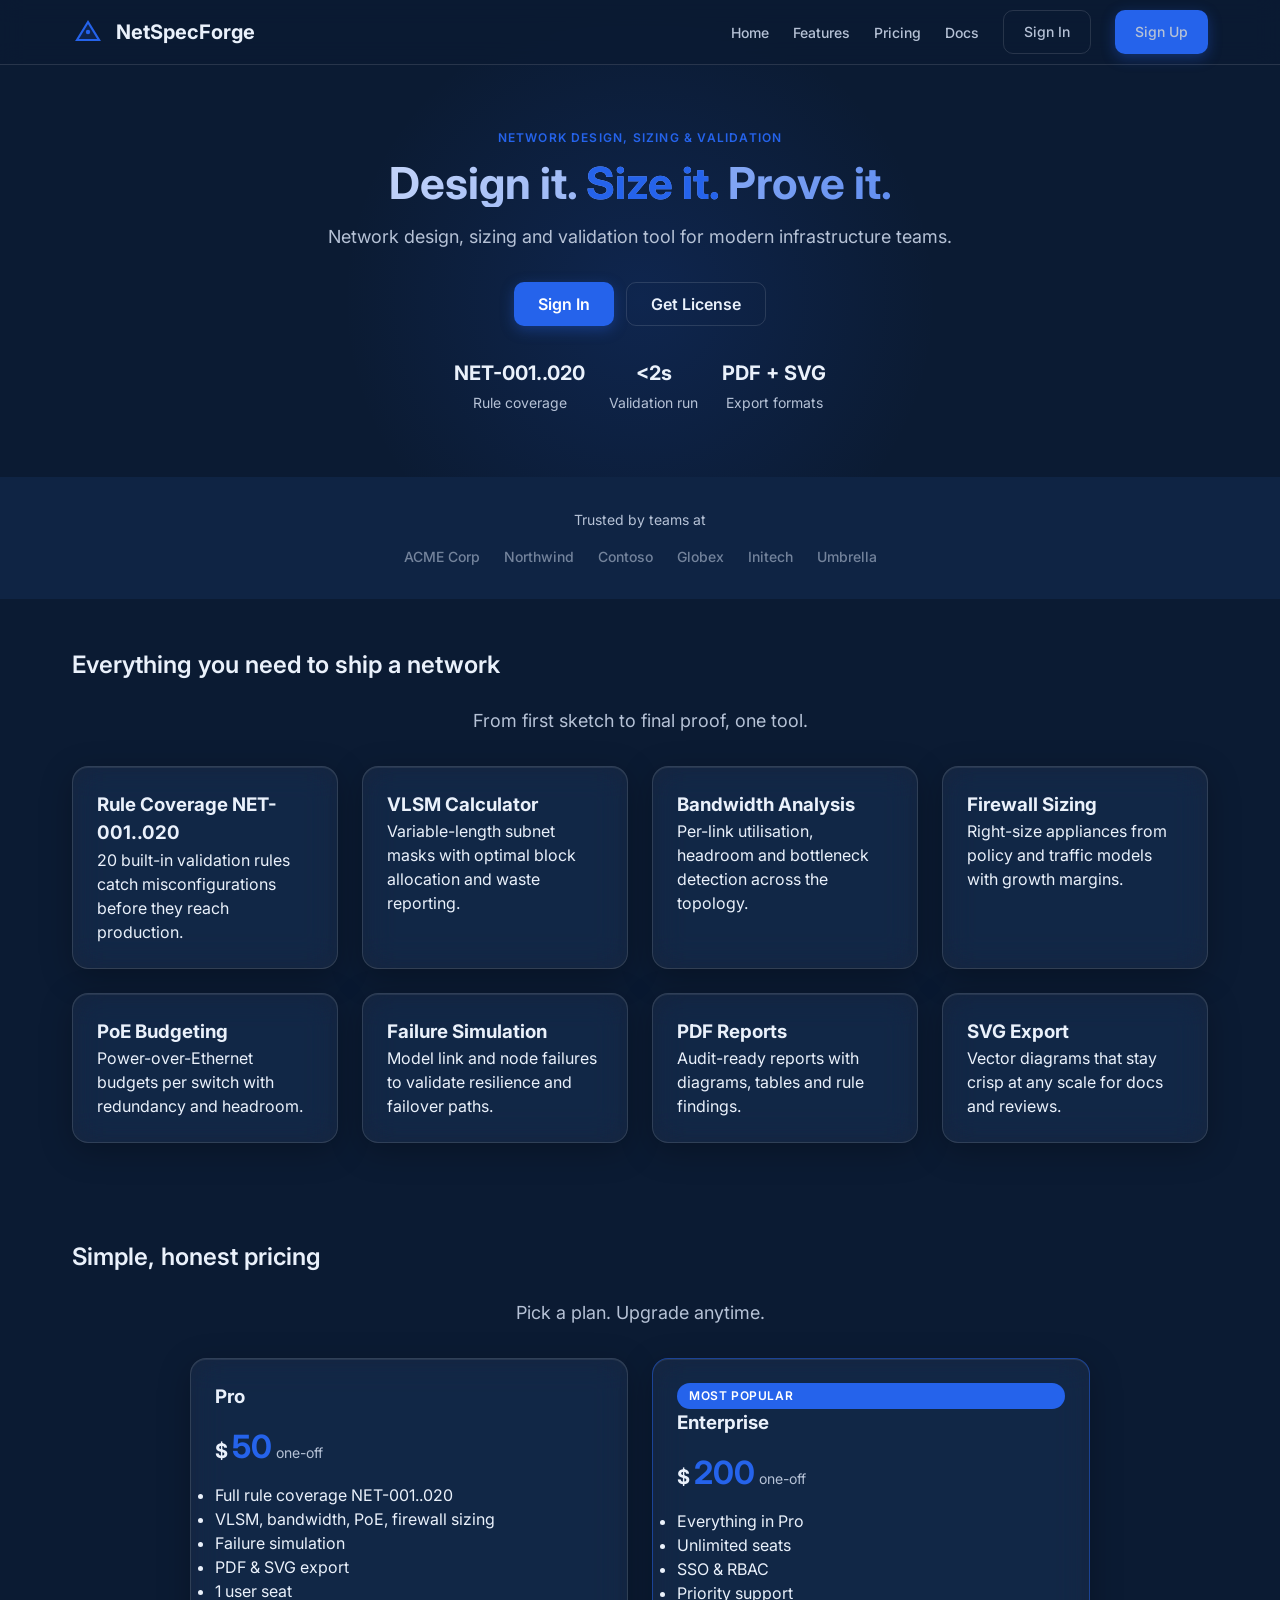
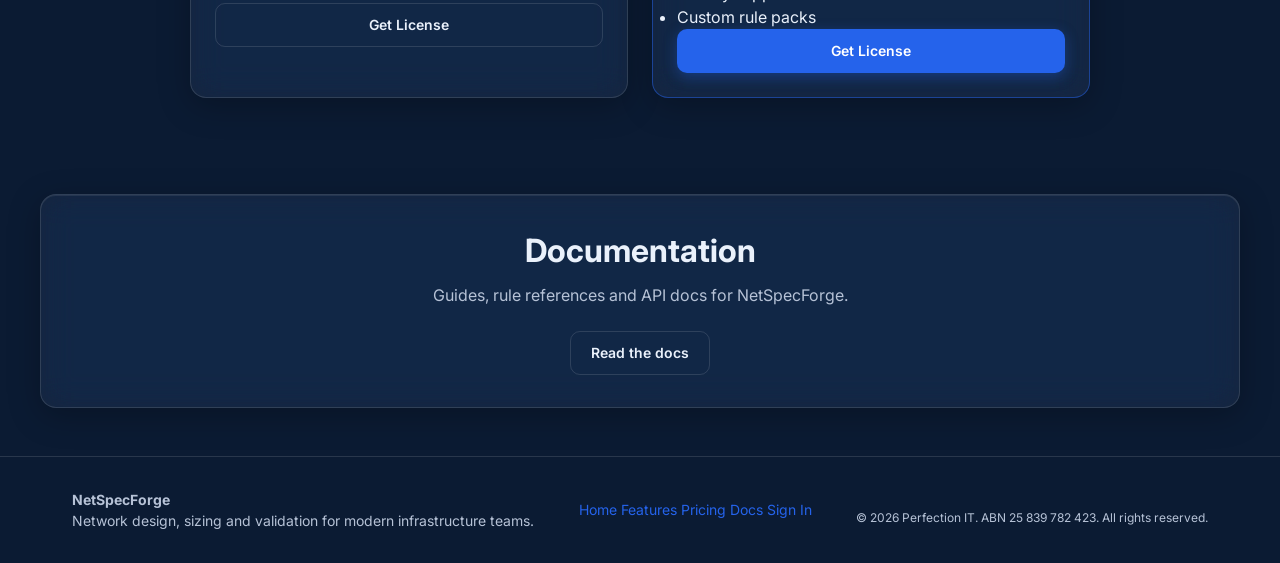
==== commit 03a046da: "chore: redeploy trigger" ====
--- a/index.html
+++ b/index.html
@@ -1,4 +1,6 @@
-<!doctype html>
+<!-- redeploy trigger -->
+
+<!-- redeploy trigger -->
 <html lang="en">
 <head>
 <meta charset="utf-8">
@@ -48,9 +50,9 @@
         <a class="btn btn-outline btn-lg" href="https://licensing.netspecforge.perfection-it.com/signin.html">Get License</a>
       </div>
       <div class="hero-stats reveal">
-        <div><strong>NET-001..020</strong><span>Rule coverage</span></div>
-        <div><strong>&lt;2s</strong><span>Validation run</span></div>
-        <div><strong>PDF + SVG</strong><span>Export formats</span></div>
+        <div><strong>NET-001..020</strong> <span>Rule coverage</span></div>
+        <div><strong>&lt;2s</strong> <span>Validation run</span></div>
+        <div><strong>PDF + SVG</strong> <span>Export formats</span></div>
       </div>
     </div>
     <div class="hero-glow" aria-hidden="true"></div>
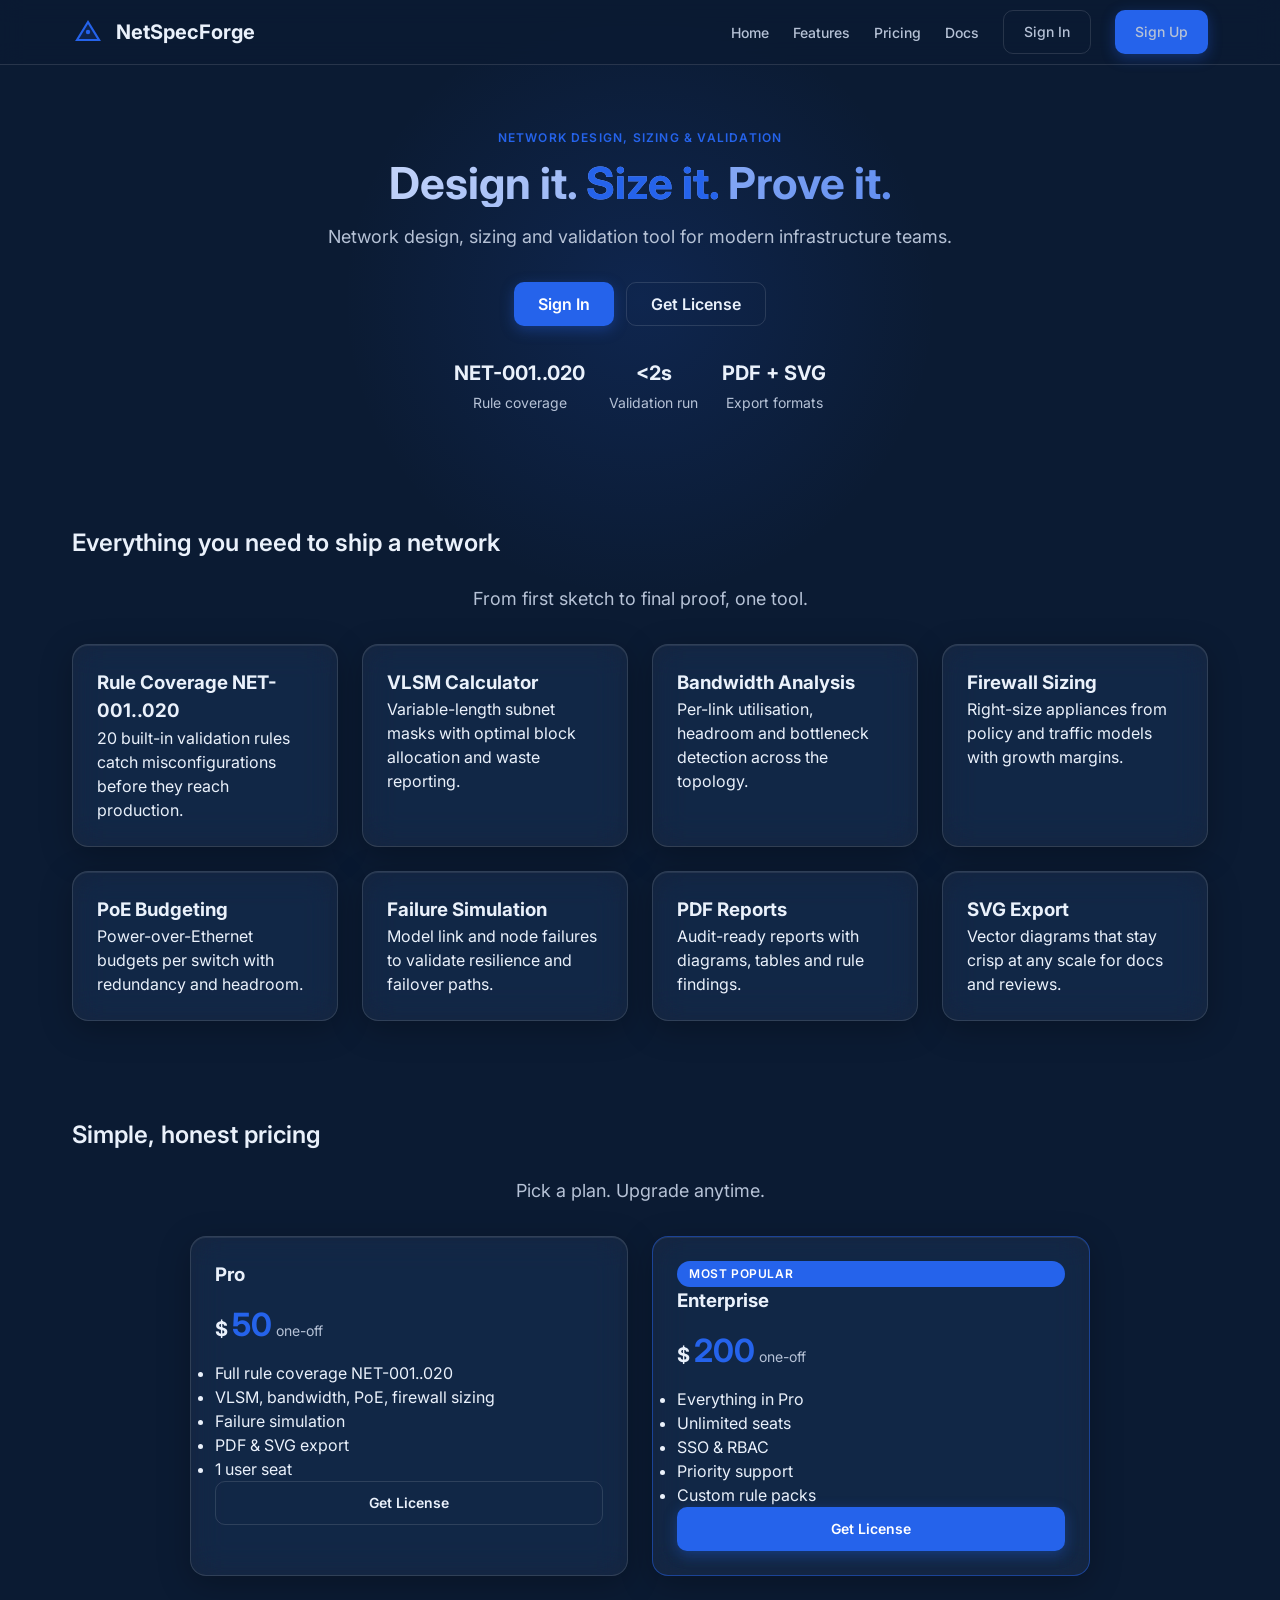
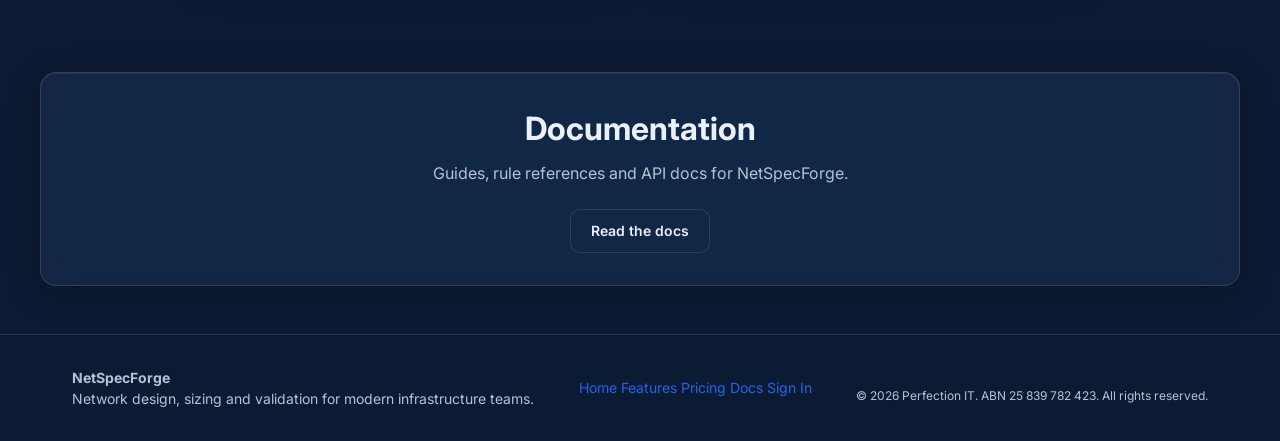
==== commit 160b1533: "chore: remove trust section" ====
--- a/index.html
+++ b/index.html
@@ -58,19 +58,7 @@
     <div class="hero-glow" aria-hidden="true"></div>
   </section>
 
-  <section class="trust">
-    <div class="container">
-      <p class="trust-label reveal">Trusted by teams at</p>
-      <div class="logos reveal">
-        <span class="logo">ACME Corp</span>
-        <span class="logo">Northwind</span>
-        <span class="logo">Contoso</span>
-        <span class="logo">Globex</span>
-        <span class="logo">Initech</span>
-        <span class="logo">Umbrella</span>
-      </div>
-    </div>
-  </section>
+  
 
   <section id="features" class="features">
     <div class="container">
--- a/style.css
+++ b/style.css
@@ -480,3 +480,4 @@
 /* Skip link alias */
 .skip { position: absolute; left: -9999px; top: 0; z-index: 100; background: var(--color-accent); color: #fff; padding: var(--space-2) var(--space-4); text-decoration: none; font-weight: 600; border-radius: var(--radius-sm); }
 .skip:focus { left: var(--space-4); top: var(--space-4); }
+/* redeploy */
